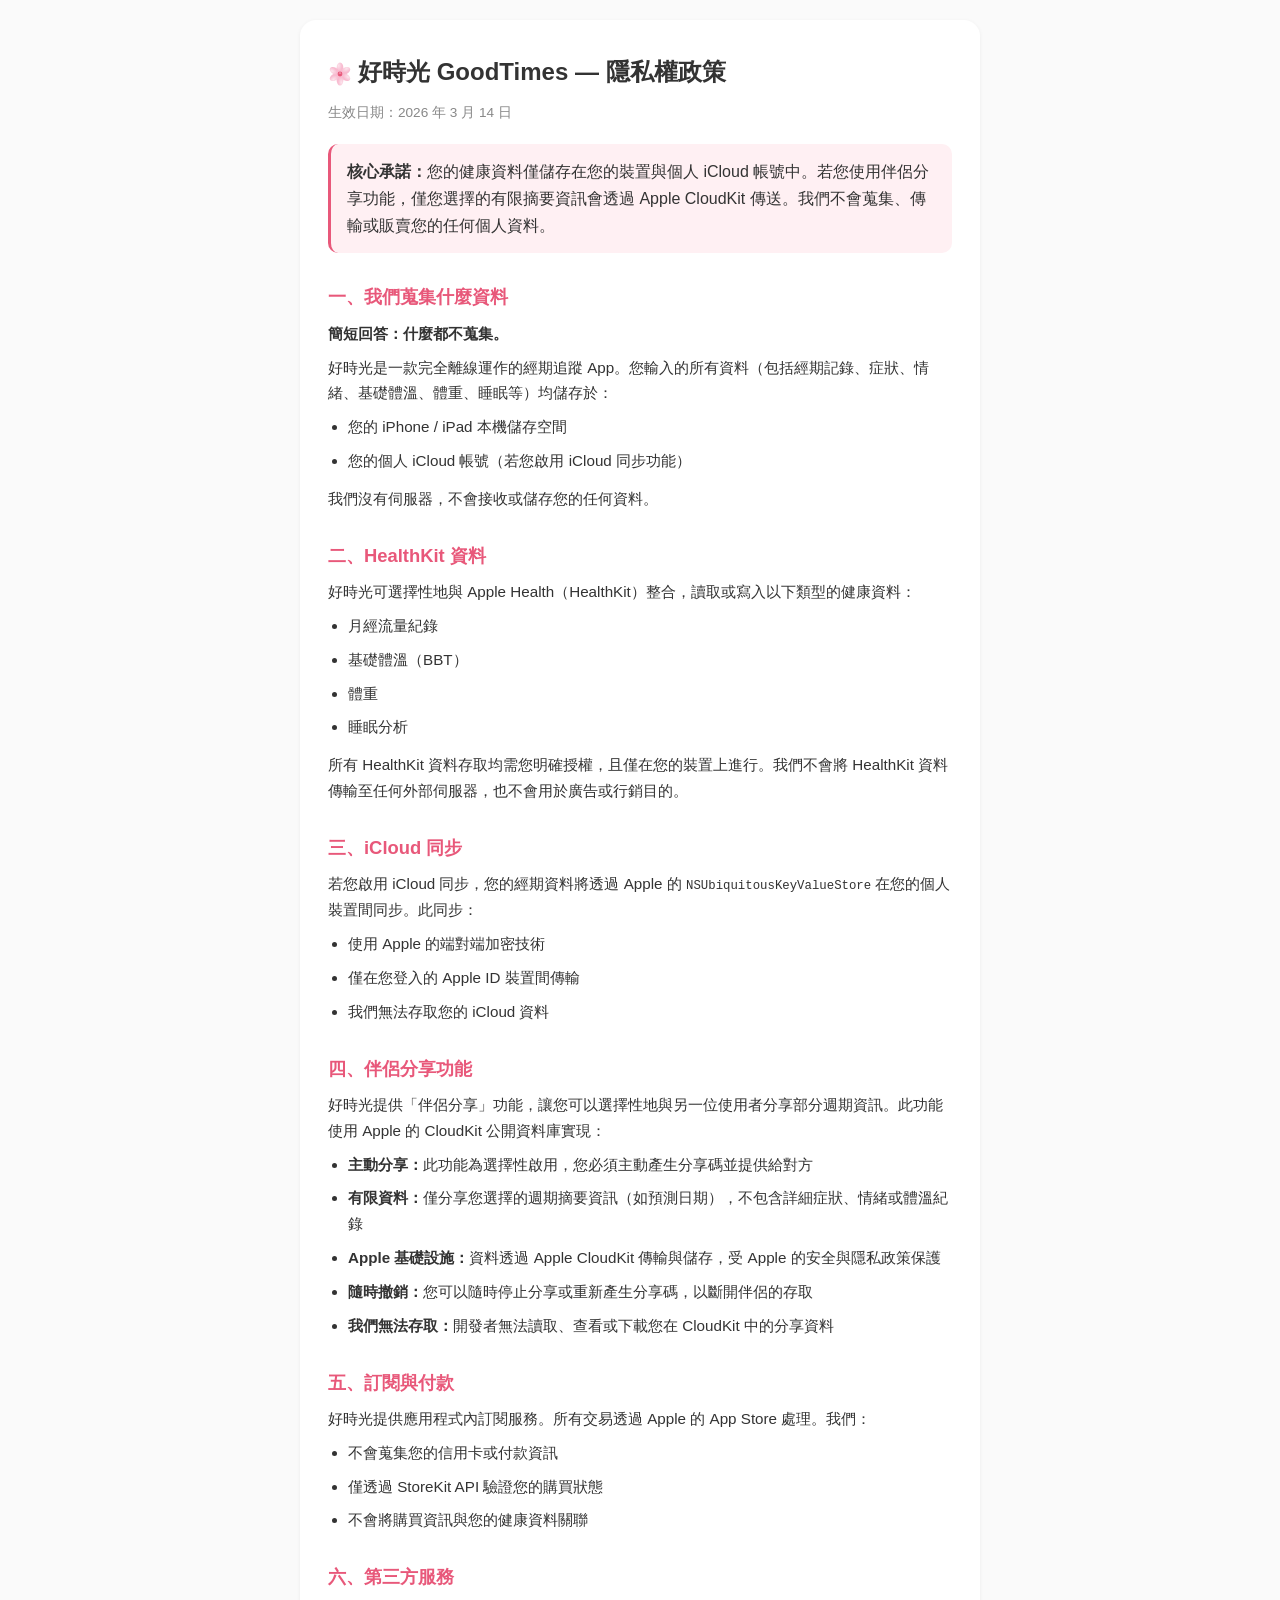
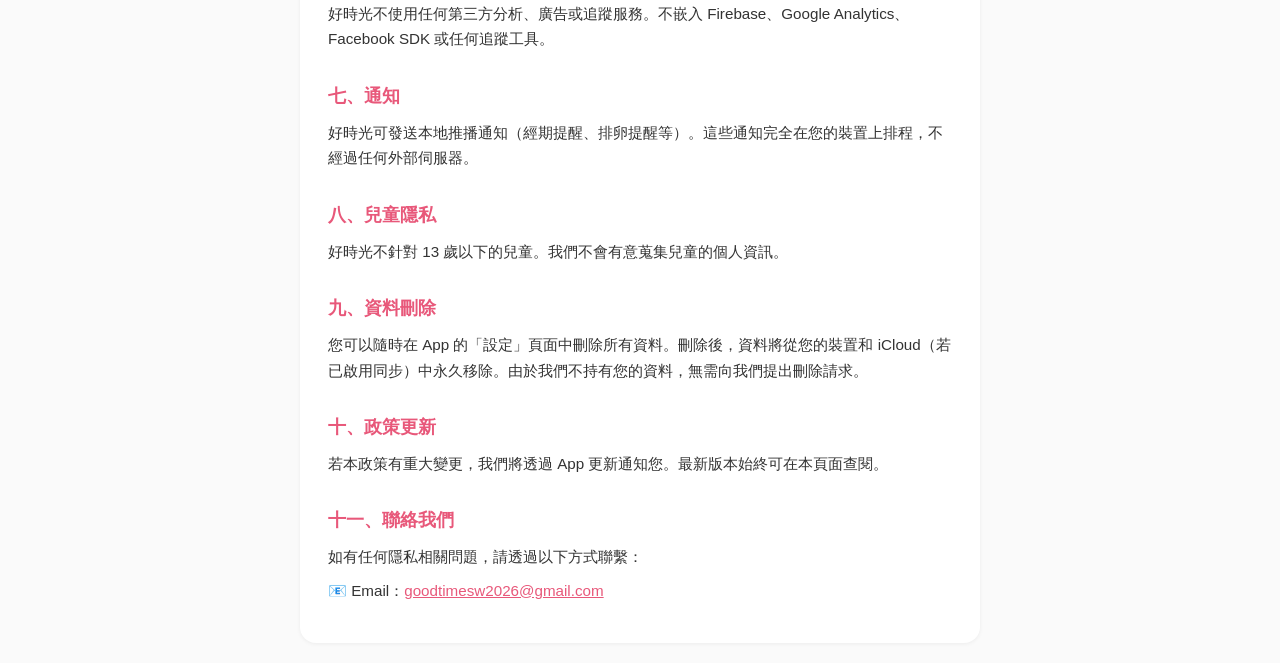
==== privacy.html @ 8417be95 "Add files via upload" ====
<!DOCTYPE html>
<html lang="zh-Hant">
<head>
    <meta charset="UTF-8">
    <meta name="viewport" content="width=device-width, initial-scale=1.0">
    <title>好時光 GoodTimes — 隱私權政策</title>
    <style>
        * { margin: 0; padding: 0; box-sizing: border-box; }
        body { font-family: -apple-system, BlinkMacSystemFont, "Segoe UI", Roboto, sans-serif; line-height: 1.7; color: #333; background: #fafafa; padding: 20px; }
        .container { max-width: 680px; margin: 0 auto; background: #fff; border-radius: 16px; padding: 32px 28px; box-shadow: 0 1px 4px rgba(0,0,0,0.06); }
        h1 { font-size: 1.5em; margin-bottom: 8px; }
        h2 { font-size: 1.15em; margin-top: 28px; margin-bottom: 8px; color: #e8587a; }
        p, li { font-size: 0.95em; margin-bottom: 8px; }
        ul { padding-left: 20px; margin-bottom: 12px; }
        .date { font-size: 0.85em; color: #888; margin-bottom: 20px; }
        .highlight { background: #fff0f3; padding: 14px 16px; border-radius: 10px; margin: 16px 0; border-left: 3px solid #e8587a; }
        a { color: #e8587a; }
    </style>
</head>
<body>
<div class="container">

<h1><svg width="24" height="24" viewBox="0 0 100 100" style="vertical-align:middle;margin-right:6px"><defs><radialGradient id="pg" cx="30%" cy="30%"><stop offset="0%" stop-color="#fce4ec"/><stop offset="100%" stop-color="#f8bbd0"/></radialGradient></defs><ellipse cx="50" cy="24" rx="14" ry="22" fill="url(#pg)" transform="rotate(0,50,50)"/><ellipse cx="50" cy="24" rx="14" ry="22" fill="url(#pg)" transform="rotate(60,50,50)"/><ellipse cx="50" cy="24" rx="14" ry="22" fill="url(#pg)" transform="rotate(120,50,50)"/><ellipse cx="50" cy="24" rx="14" ry="22" fill="url(#pg)" transform="rotate(180,50,50)"/><ellipse cx="50" cy="24" rx="14" ry="22" fill="url(#pg)" transform="rotate(240,50,50)"/><ellipse cx="50" cy="24" rx="14" ry="22" fill="url(#pg)" transform="rotate(300,50,50)"/><circle cx="50" cy="50" r="10" fill="#e8587a"/><path d="M46,47 Q50,40 54,47" fill="none" stroke="#fce4ec" stroke-width="2.5" stroke-linecap="round"/></svg>好時光 GoodTimes — 隱私權政策</h1>
<p class="date">生效日期：2026 年 3 月 14 日</p>

<div class="highlight">
    <strong>核心承諾：</strong>您的健康資料僅儲存在您的裝置與個人 iCloud 帳號中。若您使用伴侶分享功能，僅您選擇的有限摘要資訊會透過 Apple CloudKit 傳送。我們不會蒐集、傳輸或販賣您的任何個人資料。
</div>

<h2>一、我們蒐集什麼資料</h2>
<p><strong>簡短回答：什麼都不蒐集。</strong></p>
<p>好時光是一款完全離線運作的經期追蹤 App。您輸入的所有資料（包括經期記錄、症狀、情緒、基礎體溫、體重、睡眠等）均儲存於：</p>
<ul>
    <li>您的 iPhone / iPad 本機儲存空間</li>
    <li>您的個人 iCloud 帳號（若您啟用 iCloud 同步功能）</li>
</ul>
<p>我們沒有伺服器，不會接收或儲存您的任何資料。</p>

<h2>二、HealthKit 資料</h2>
<p>好時光可選擇性地與 Apple Health（HealthKit）整合，讀取或寫入以下類型的健康資料：</p>
<ul>
    <li>月經流量紀錄</li>
    <li>基礎體溫（BBT）</li>
    <li>體重</li>
    <li>睡眠分析</li>
</ul>
<p>所有 HealthKit 資料存取均需您明確授權，且僅在您的裝置上進行。我們不會將 HealthKit 資料傳輸至任何外部伺服器，也不會用於廣告或行銷目的。</p>

<h2>三、iCloud 同步</h2>
<p>若您啟用 iCloud 同步，您的經期資料將透過 Apple 的 <code>NSUbiquitousKeyValueStore</code> 在您的個人裝置間同步。此同步：</p>
<ul>
    <li>使用 Apple 的端對端加密技術</li>
    <li>僅在您登入的 Apple ID 裝置間傳輸</li>
    <li>我們無法存取您的 iCloud 資料</li>
</ul>

<h2>四、伴侶分享功能</h2>
<p>好時光提供「伴侶分享」功能，讓您可以選擇性地與另一位使用者分享部分週期資訊。此功能使用 Apple 的 CloudKit 公開資料庫實現：</p>
<ul>
    <li><strong>主動分享：</strong>此功能為選擇性啟用，您必須主動產生分享碼並提供給對方</li>
    <li><strong>有限資料：</strong>僅分享您選擇的週期摘要資訊（如預測日期），不包含詳細症狀、情緒或體溫紀錄</li>
    <li><strong>Apple 基礎設施：</strong>資料透過 Apple CloudKit 傳輸與儲存，受 Apple 的安全與隱私政策保護</li>
    <li><strong>隨時撤銷：</strong>您可以隨時停止分享或重新產生分享碼，以斷開伴侶的存取</li>
    <li><strong>我們無法存取：</strong>開發者無法讀取、查看或下載您在 CloudKit 中的分享資料</li>
</ul>

<h2>五、訂閱與付款</h2>
<p>好時光提供應用程式內訂閱服務。所有交易透過 Apple 的 App Store 處理。我們：</p>
<ul>
    <li>不會蒐集您的信用卡或付款資訊</li>
    <li>僅透過 StoreKit API 驗證您的購買狀態</li>
    <li>不會將購買資訊與您的健康資料關聯</li>
</ul>

<h2>六、第三方服務</h2>
<p>好時光不使用任何第三方分析、廣告或追蹤服務。不嵌入 Firebase、Google Analytics、Facebook SDK 或任何追蹤工具。</p>

<h2>七、通知</h2>
<p>好時光可發送本地推播通知（經期提醒、排卵提醒等）。這些通知完全在您的裝置上排程，不經過任何外部伺服器。</p>

<h2>八、兒童隱私</h2>
<p>好時光不針對 13 歲以下的兒童。我們不會有意蒐集兒童的個人資訊。</p>

<h2>九、資料刪除</h2>
<p>您可以隨時在 App 的「設定」頁面中刪除所有資料。刪除後，資料將從您的裝置和 iCloud（若已啟用同步）中永久移除。由於我們不持有您的資料，無需向我們提出刪除請求。</p>

<h2>十、政策更新</h2>
<p>若本政策有重大變更，我們將透過 App 更新通知您。最新版本始終可在本頁面查閱。</p>

<h2>十一、聯絡我們</h2>
<p>如有任何隱私相關問題，請透過以下方式聯繫：</p>
<p>📧 Email：<a href="mailto:goodtimesw2026@gmail.com">goodtimesw2026@gmail.com</a></p>

</div>
</body>
</html>
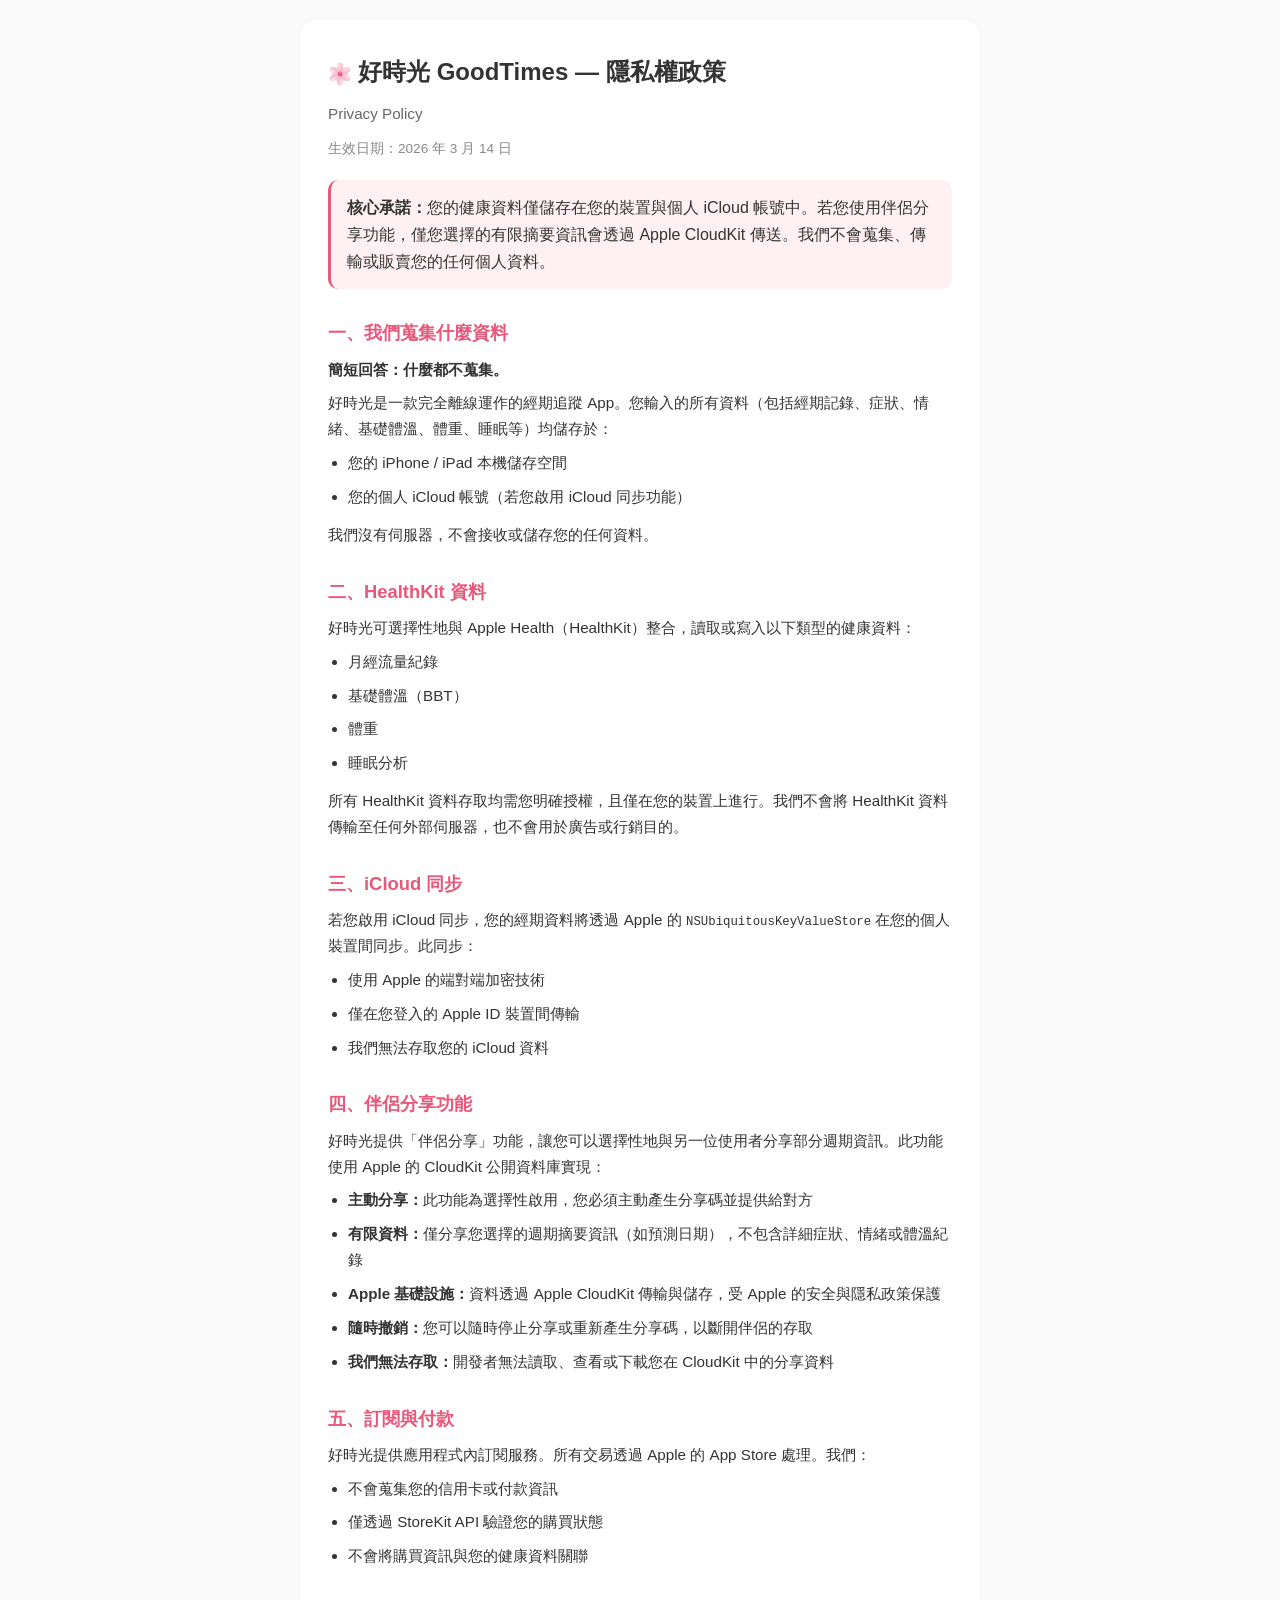
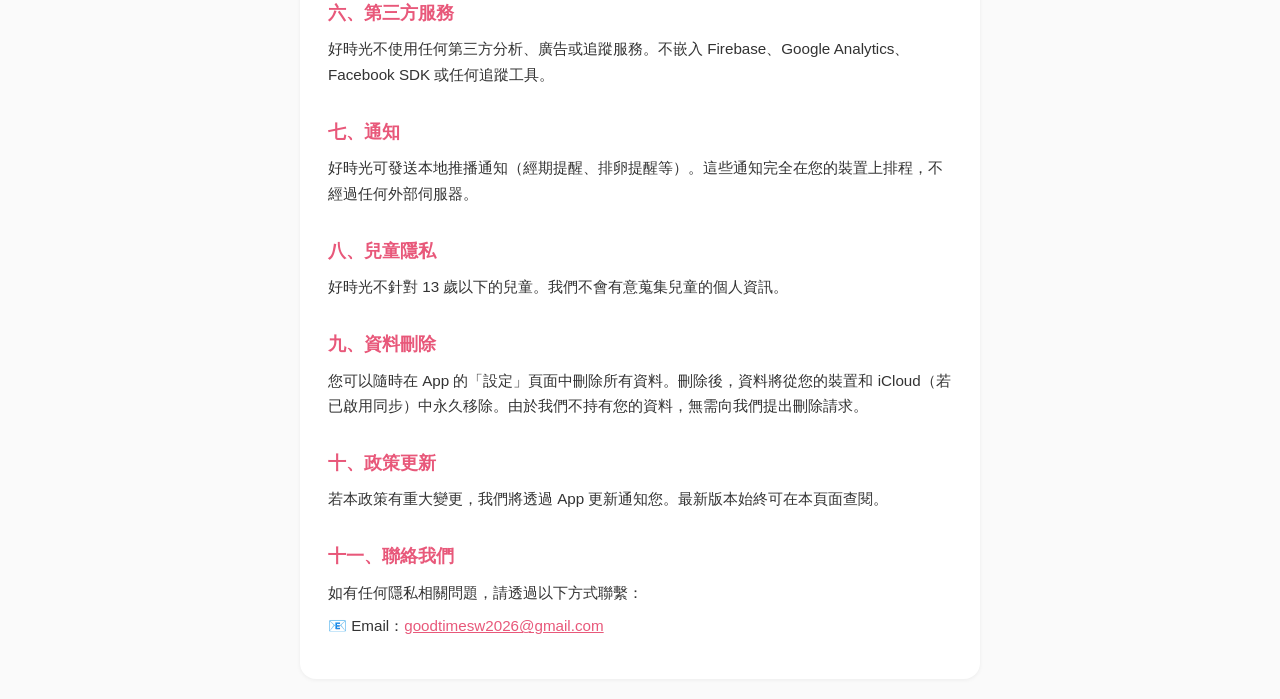
==== commit e0e5123a: "Update legal page headings for App Review" ====
--- a/privacy.html
+++ b/privacy.html
@@ -9,6 +9,7 @@
         body { font-family: -apple-system, BlinkMacSystemFont, "Segoe UI", Roboto, sans-serif; line-height: 1.7; color: #333; background: #fafafa; padding: 20px; }
         .container { max-width: 680px; margin: 0 auto; background: #fff; border-radius: 16px; padding: 32px 28px; box-shadow: 0 1px 4px rgba(0,0,0,0.06); }
         h1 { font-size: 1.5em; margin-bottom: 8px; }
+        .subtitle { font-size: 0.95em; color: #666; margin-bottom: 10px; }
         h2 { font-size: 1.15em; margin-top: 28px; margin-bottom: 8px; color: #e8587a; }
         p, li { font-size: 0.95em; margin-bottom: 8px; }
         ul { padding-left: 20px; margin-bottom: 12px; }
@@ -21,6 +22,7 @@
 <div class="container">
 
 <h1><svg width="24" height="24" viewBox="0 0 100 100" style="vertical-align:middle;margin-right:6px"><defs><radialGradient id="pg" cx="30%" cy="30%"><stop offset="0%" stop-color="#fce4ec"/><stop offset="100%" stop-color="#f8bbd0"/></radialGradient></defs><ellipse cx="50" cy="24" rx="14" ry="22" fill="url(#pg)" transform="rotate(0,50,50)"/><ellipse cx="50" cy="24" rx="14" ry="22" fill="url(#pg)" transform="rotate(60,50,50)"/><ellipse cx="50" cy="24" rx="14" ry="22" fill="url(#pg)" transform="rotate(120,50,50)"/><ellipse cx="50" cy="24" rx="14" ry="22" fill="url(#pg)" transform="rotate(180,50,50)"/><ellipse cx="50" cy="24" rx="14" ry="22" fill="url(#pg)" transform="rotate(240,50,50)"/><ellipse cx="50" cy="24" rx="14" ry="22" fill="url(#pg)" transform="rotate(300,50,50)"/><circle cx="50" cy="50" r="10" fill="#e8587a"/><path d="M46,47 Q50,40 54,47" fill="none" stroke="#fce4ec" stroke-width="2.5" stroke-linecap="round"/></svg>好時光 GoodTimes — 隱私權政策</h1>
+<p class="subtitle">Privacy Policy</p>
 <p class="date">生效日期：2026 年 3 月 14 日</p>
 
 <div class="highlight">
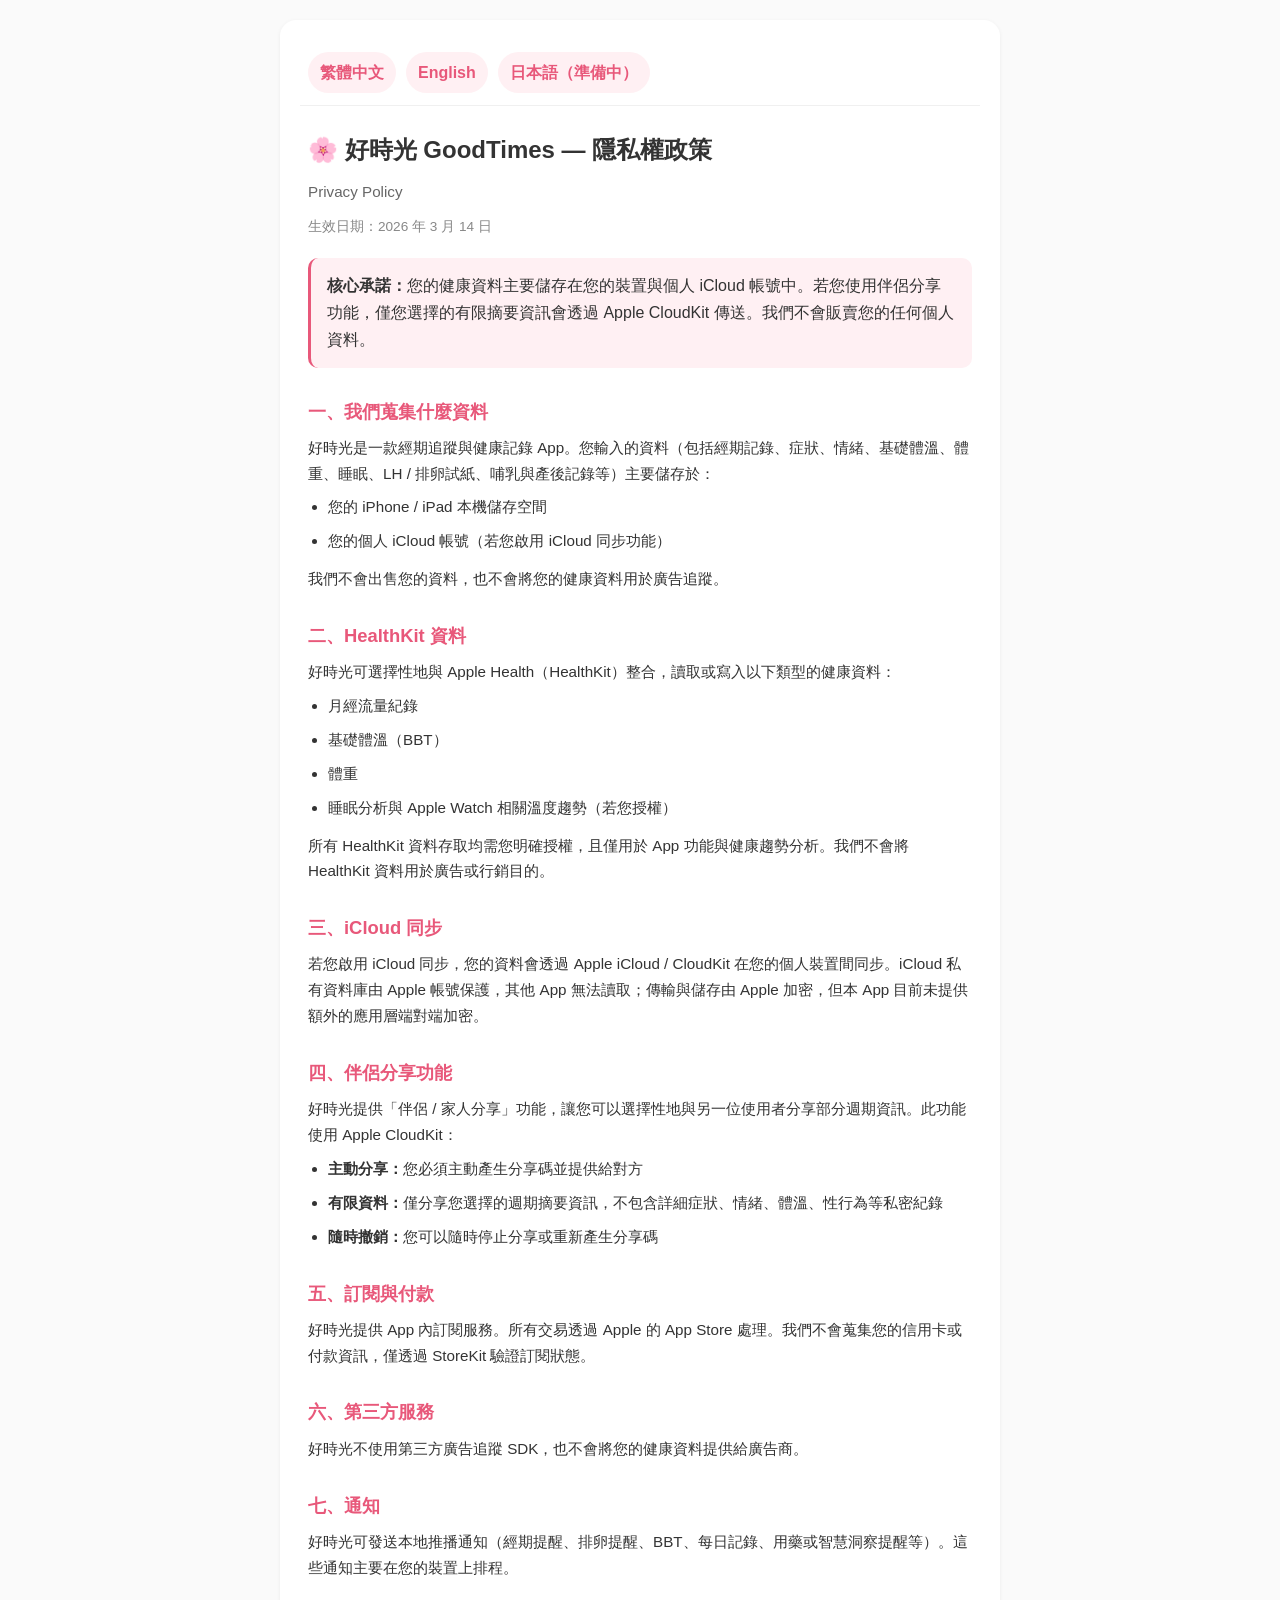
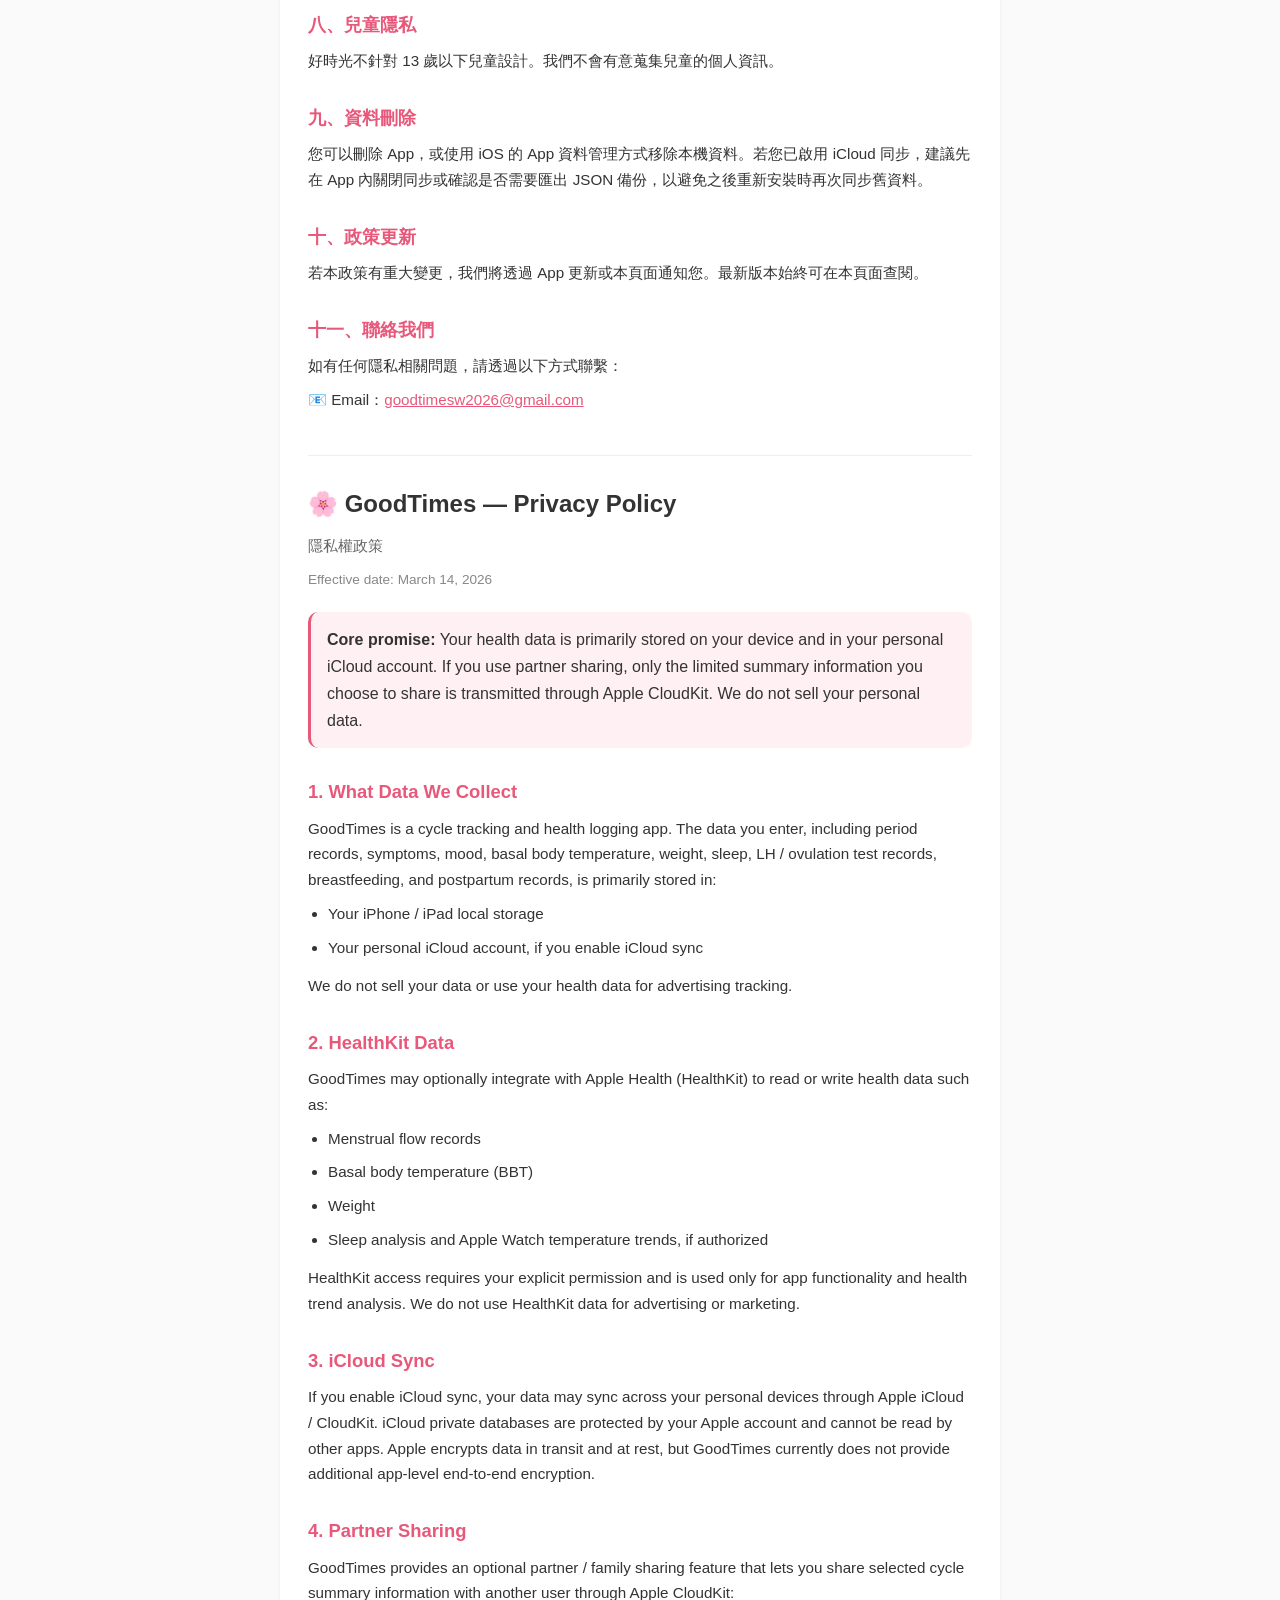
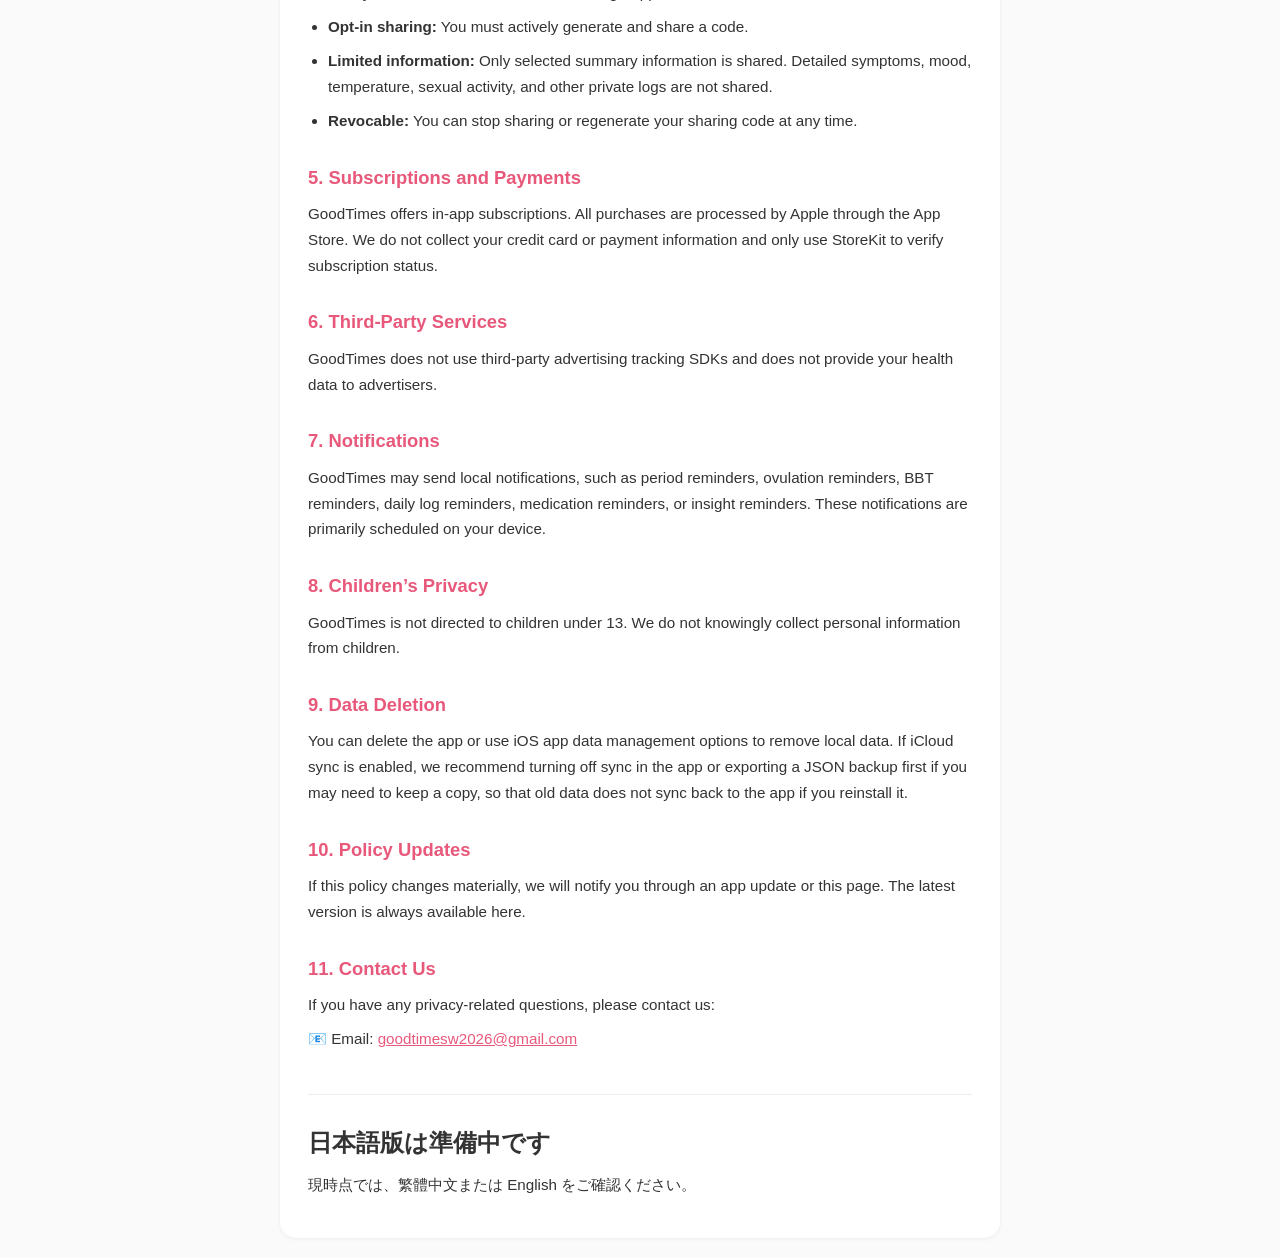
==== commit 0ca84641: "Create privacy.html" ====
--- a/privacy.html
+++ b/privacy.html
@@ -3,96 +3,166 @@
 <head>
     <meta charset="UTF-8">
     <meta name="viewport" content="width=device-width, initial-scale=1.0">
-    <title>好時光 GoodTimes — 隱私權政策</title>
+    <title>好時光 GoodTimes — 隱私權政策 / Privacy Policy</title>
     <style>
         * { margin: 0; padding: 0; box-sizing: border-box; }
+        html { scroll-behavior: smooth; }
         body { font-family: -apple-system, BlinkMacSystemFont, "Segoe UI", Roboto, sans-serif; line-height: 1.7; color: #333; background: #fafafa; padding: 20px; }
-        .container { max-width: 680px; margin: 0 auto; background: #fff; border-radius: 16px; padding: 32px 28px; box-shadow: 0 1px 4px rgba(0,0,0,0.06); }
+        .container { max-width: 720px; margin: 0 auto; background: #fff; border-radius: 16px; padding: 32px 28px; box-shadow: 0 1px 4px rgba(0,0,0,0.06); }
         h1 { font-size: 1.5em; margin-bottom: 8px; }
         .subtitle { font-size: 0.95em; color: #666; margin-bottom: 10px; }
         h2 { font-size: 1.15em; margin-top: 28px; margin-bottom: 8px; color: #e8587a; }
+        h3 { font-size: 1em; margin-top: 18px; margin-bottom: 6px; color: #555; }
         p, li { font-size: 0.95em; margin-bottom: 8px; }
         ul { padding-left: 20px; margin-bottom: 12px; }
+        code { background: #f6f6f8; padding: 1px 5px; border-radius: 5px; }
         .date { font-size: 0.85em; color: #888; margin-bottom: 20px; }
         .highlight { background: #fff0f3; padding: 14px 16px; border-radius: 10px; margin: 16px 0; border-left: 3px solid #e8587a; }
+        .language-nav { position: sticky; top: 0; z-index: 10; display: flex; gap: 10px; flex-wrap: wrap; margin: -12px -8px 24px; padding: 12px 8px; background: rgba(255,255,255,0.94); backdrop-filter: blur(12px); border-bottom: 1px solid #f0f0f0; }
+        .language-nav a { color: #e8587a; text-decoration: none; font-weight: 700; padding: 7px 12px; border-radius: 999px; background: #fff0f3; }
+        .language-section { scroll-margin-top: 72px; }
+        .divider { border: 0; border-top: 1px solid #eee; margin: 42px 0 28px; }
         a { color: #e8587a; }
     </style>
 </head>
 <body>
 <div class="container">
+    <nav class="language-nav" aria-label="Language switcher">
+        <a href="#zh-Hant">繁體中文</a>
+        <a href="#en">English</a>
+        <a href="#ja">日本語（準備中）</a>
+    </nav>
 
-<h1><svg width="24" height="24" viewBox="0 0 100 100" style="vertical-align:middle;margin-right:6px"><defs><radialGradient id="pg" cx="30%" cy="30%"><stop offset="0%" stop-color="#fce4ec"/><stop offset="100%" stop-color="#f8bbd0"/></radialGradient></defs><ellipse cx="50" cy="24" rx="14" ry="22" fill="url(#pg)" transform="rotate(0,50,50)"/><ellipse cx="50" cy="24" rx="14" ry="22" fill="url(#pg)" transform="rotate(60,50,50)"/><ellipse cx="50" cy="24" rx="14" ry="22" fill="url(#pg)" transform="rotate(120,50,50)"/><ellipse cx="50" cy="24" rx="14" ry="22" fill="url(#pg)" transform="rotate(180,50,50)"/><ellipse cx="50" cy="24" rx="14" ry="22" fill="url(#pg)" transform="rotate(240,50,50)"/><ellipse cx="50" cy="24" rx="14" ry="22" fill="url(#pg)" transform="rotate(300,50,50)"/><circle cx="50" cy="50" r="10" fill="#e8587a"/><path d="M46,47 Q50,40 54,47" fill="none" stroke="#fce4ec" stroke-width="2.5" stroke-linecap="round"/></svg>好時光 GoodTimes — 隱私權政策</h1>
-<p class="subtitle">Privacy Policy</p>
-<p class="date">生效日期：2026 年 3 月 14 日</p>
+    <section id="zh-Hant" class="language-section" lang="zh-Hant">
+        <h1>🌸 好時光 GoodTimes — 隱私權政策</h1>
+        <p class="subtitle">Privacy Policy</p>
+        <p class="date">生效日期：2026 年 3 月 14 日</p>
 
-<div class="highlight">
-    <strong>核心承諾：</strong>您的健康資料僅儲存在您的裝置與個人 iCloud 帳號中。若您使用伴侶分享功能，僅您選擇的有限摘要資訊會透過 Apple CloudKit 傳送。我們不會蒐集、傳輸或販賣您的任何個人資料。
-</div>
+        <div class="highlight">
+            <strong>核心承諾：</strong>您的健康資料主要儲存在您的裝置與個人 iCloud 帳號中。若您使用伴侶分享功能，僅您選擇的有限摘要資訊會透過 Apple CloudKit 傳送。我們不會販賣您的任何個人資料。
+        </div>
 
-<h2>一、我們蒐集什麼資料</h2>
-<p><strong>簡短回答：什麼都不蒐集。</strong></p>
-<p>好時光是一款完全離線運作的經期追蹤 App。您輸入的所有資料（包括經期記錄、症狀、情緒、基礎體溫、體重、睡眠等）均儲存於：</p>
-<ul>
-    <li>您的 iPhone / iPad 本機儲存空間</li>
-    <li>您的個人 iCloud 帳號（若您啟用 iCloud 同步功能）</li>
-</ul>
-<p>我們沒有伺服器，不會接收或儲存您的任何資料。</p>
+        <h2>一、我們蒐集什麼資料</h2>
+        <p>好時光是一款經期追蹤與健康記錄 App。您輸入的資料（包括經期記錄、症狀、情緒、基礎體溫、體重、睡眠、LH / 排卵試紙、哺乳與產後記錄等）主要儲存於：</p>
+        <ul>
+            <li>您的 iPhone / iPad 本機儲存空間</li>
+            <li>您的個人 iCloud 帳號（若您啟用 iCloud 同步功能）</li>
+        </ul>
+        <p>我們不會出售您的資料，也不會將您的健康資料用於廣告追蹤。</p>
 
-<h2>二、HealthKit 資料</h2>
-<p>好時光可選擇性地與 Apple Health（HealthKit）整合，讀取或寫入以下類型的健康資料：</p>
-<ul>
-    <li>月經流量紀錄</li>
-    <li>基礎體溫（BBT）</li>
-    <li>體重</li>
-    <li>睡眠分析</li>
-</ul>
-<p>所有 HealthKit 資料存取均需您明確授權，且僅在您的裝置上進行。我們不會將 HealthKit 資料傳輸至任何外部伺服器，也不會用於廣告或行銷目的。</p>
+        <h2>二、HealthKit 資料</h2>
+        <p>好時光可選擇性地與 Apple Health（HealthKit）整合，讀取或寫入以下類型的健康資料：</p>
+        <ul>
+            <li>月經流量紀錄</li>
+            <li>基礎體溫（BBT）</li>
+            <li>體重</li>
+            <li>睡眠分析與 Apple Watch 相關溫度趨勢（若您授權）</li>
+        </ul>
+        <p>所有 HealthKit 資料存取均需您明確授權，且僅用於 App 功能與健康趨勢分析。我們不會將 HealthKit 資料用於廣告或行銷目的。</p>
 
-<h2>三、iCloud 同步</h2>
-<p>若您啟用 iCloud 同步，您的經期資料將透過 Apple 的 <code>NSUbiquitousKeyValueStore</code> 在您的個人裝置間同步。此同步：</p>
-<ul>
-    <li>使用 Apple 的端對端加密技術</li>
-    <li>僅在您登入的 Apple ID 裝置間傳輸</li>
-    <li>我們無法存取您的 iCloud 資料</li>
-</ul>
+        <h2>三、iCloud 同步</h2>
+        <p>若您啟用 iCloud 同步，您的資料會透過 Apple iCloud / CloudKit 在您的個人裝置間同步。iCloud 私有資料庫由 Apple 帳號保護，其他 App 無法讀取；傳輸與儲存由 Apple 加密，但本 App 目前未提供額外的應用層端對端加密。</p>
 
-<h2>四、伴侶分享功能</h2>
-<p>好時光提供「伴侶分享」功能，讓您可以選擇性地與另一位使用者分享部分週期資訊。此功能使用 Apple 的 CloudKit 公開資料庫實現：</p>
-<ul>
-    <li><strong>主動分享：</strong>此功能為選擇性啟用，您必須主動產生分享碼並提供給對方</li>
-    <li><strong>有限資料：</strong>僅分享您選擇的週期摘要資訊（如預測日期），不包含詳細症狀、情緒或體溫紀錄</li>
-    <li><strong>Apple 基礎設施：</strong>資料透過 Apple CloudKit 傳輸與儲存，受 Apple 的安全與隱私政策保護</li>
-    <li><strong>隨時撤銷：</strong>您可以隨時停止分享或重新產生分享碼，以斷開伴侶的存取</li>
-    <li><strong>我們無法存取：</strong>開發者無法讀取、查看或下載您在 CloudKit 中的分享資料</li>
-</ul>
+        <h2>四、伴侶分享功能</h2>
+        <p>好時光提供「伴侶 / 家人分享」功能，讓您可以選擇性地與另一位使用者分享部分週期資訊。此功能使用 Apple CloudKit：</p>
+        <ul>
+            <li><strong>主動分享：</strong>您必須主動產生分享碼並提供給對方</li>
+            <li><strong>有限資料：</strong>僅分享您選擇的週期摘要資訊，不包含詳細症狀、情緒、體溫、性行為等私密紀錄</li>
+            <li><strong>隨時撤銷：</strong>您可以隨時停止分享或重新產生分享碼</li>
+        </ul>
 
-<h2>五、訂閱與付款</h2>
-<p>好時光提供應用程式內訂閱服務。所有交易透過 Apple 的 App Store 處理。我們：</p>
-<ul>
-    <li>不會蒐集您的信用卡或付款資訊</li>
-    <li>僅透過 StoreKit API 驗證您的購買狀態</li>
-    <li>不會將購買資訊與您的健康資料關聯</li>
-</ul>
+        <h2>五、訂閱與付款</h2>
+        <p>好時光提供 App 內訂閱服務。所有交易透過 Apple 的 App Store 處理。我們不會蒐集您的信用卡或付款資訊，僅透過 StoreKit 驗證訂閱狀態。</p>
 
-<h2>六、第三方服務</h2>
-<p>好時光不使用任何第三方分析、廣告或追蹤服務。不嵌入 Firebase、Google Analytics、Facebook SDK 或任何追蹤工具。</p>
+        <h2>六、第三方服務</h2>
+        <p>好時光不使用第三方廣告追蹤 SDK，也不會將您的健康資料提供給廣告商。</p>
 
-<h2>七、通知</h2>
-<p>好時光可發送本地推播通知（經期提醒、排卵提醒等）。這些通知完全在您的裝置上排程，不經過任何外部伺服器。</p>
+        <h2>七、通知</h2>
+        <p>好時光可發送本地推播通知（經期提醒、排卵提醒、BBT、每日記錄、用藥或智慧洞察提醒等）。這些通知主要在您的裝置上排程。</p>
 
-<h2>八、兒童隱私</h2>
-<p>好時光不針對 13 歲以下的兒童。我們不會有意蒐集兒童的個人資訊。</p>
+        <h2>八、兒童隱私</h2>
+        <p>好時光不針對 13 歲以下兒童設計。我們不會有意蒐集兒童的個人資訊。</p>
 
-<h2>九、資料刪除</h2>
-<p>您可以隨時在 App 的「設定」頁面中刪除所有資料。刪除後，資料將從您的裝置和 iCloud（若已啟用同步）中永久移除。由於我們不持有您的資料，無需向我們提出刪除請求。</p>
+        <h2>九、資料刪除</h2>
+        <p>您可以刪除 App，或使用 iOS 的 App 資料管理方式移除本機資料。若您已啟用 iCloud 同步，建議先在 App 內關閉同步或確認是否需要匯出 JSON 備份，以避免之後重新安裝時再次同步舊資料。</p>
 
-<h2>十、政策更新</h2>
-<p>若本政策有重大變更，我們將透過 App 更新通知您。最新版本始終可在本頁面查閱。</p>
+        <h2>十、政策更新</h2>
+        <p>若本政策有重大變更，我們將透過 App 更新或本頁面通知您。最新版本始終可在本頁面查閱。</p>
 
-<h2>十一、聯絡我們</h2>
-<p>如有任何隱私相關問題，請透過以下方式聯繫：</p>
-<p>📧 Email：<a href="mailto:goodtimesw2026@gmail.com">goodtimesw2026@gmail.com</a></p>
+        <h2>十一、聯絡我們</h2>
+        <p>如有任何隱私相關問題，請透過以下方式聯繫：</p>
+        <p>📧 Email：<a href="mailto:goodtimesw2026@gmail.com">goodtimesw2026@gmail.com</a></p>
+    </section>
 
+    <hr class="divider">
+
+    <section id="en" class="language-section" lang="en">
+        <h1>🌸 GoodTimes — Privacy Policy</h1>
+        <p class="subtitle">隱私權政策</p>
+        <p class="date">Effective date: March 14, 2026</p>
+
+        <div class="highlight">
+            <strong>Core promise:</strong> Your health data is primarily stored on your device and in your personal iCloud account. If you use partner sharing, only the limited summary information you choose to share is transmitted through Apple CloudKit. We do not sell your personal data.
+        </div>
+
+        <h2>1. What Data We Collect</h2>
+        <p>GoodTimes is a cycle tracking and health logging app. The data you enter, including period records, symptoms, mood, basal body temperature, weight, sleep, LH / ovulation test records, breastfeeding, and postpartum records, is primarily stored in:</p>
+        <ul>
+            <li>Your iPhone / iPad local storage</li>
+            <li>Your personal iCloud account, if you enable iCloud sync</li>
+        </ul>
+        <p>We do not sell your data or use your health data for advertising tracking.</p>
+
+        <h2>2. HealthKit Data</h2>
+        <p>GoodTimes may optionally integrate with Apple Health (HealthKit) to read or write health data such as:</p>
+        <ul>
+            <li>Menstrual flow records</li>
+            <li>Basal body temperature (BBT)</li>
+            <li>Weight</li>
+            <li>Sleep analysis and Apple Watch temperature trends, if authorized</li>
+        </ul>
+        <p>HealthKit access requires your explicit permission and is used only for app functionality and health trend analysis. We do not use HealthKit data for advertising or marketing.</p>
+
+        <h2>3. iCloud Sync</h2>
+        <p>If you enable iCloud sync, your data may sync across your personal devices through Apple iCloud / CloudKit. iCloud private databases are protected by your Apple account and cannot be read by other apps. Apple encrypts data in transit and at rest, but GoodTimes currently does not provide additional app-level end-to-end encryption.</p>
+
+        <h2>4. Partner Sharing</h2>
+        <p>GoodTimes provides an optional partner / family sharing feature that lets you share selected cycle summary information with another user through Apple CloudKit:</p>
+        <ul>
+            <li><strong>Opt-in sharing:</strong> You must actively generate and share a code.</li>
+            <li><strong>Limited information:</strong> Only selected summary information is shared. Detailed symptoms, mood, temperature, sexual activity, and other private logs are not shared.</li>
+            <li><strong>Revocable:</strong> You can stop sharing or regenerate your sharing code at any time.</li>
+        </ul>
+
+        <h2>5. Subscriptions and Payments</h2>
+        <p>GoodTimes offers in-app subscriptions. All purchases are processed by Apple through the App Store. We do not collect your credit card or payment information and only use StoreKit to verify subscription status.</p>
+
+        <h2>6. Third-Party Services</h2>
+        <p>GoodTimes does not use third-party advertising tracking SDKs and does not provide your health data to advertisers.</p>
+
+        <h2>7. Notifications</h2>
+        <p>GoodTimes may send local notifications, such as period reminders, ovulation reminders, BBT reminders, daily log reminders, medication reminders, or insight reminders. These notifications are primarily scheduled on your device.</p>
+
+        <h2>8. Children’s Privacy</h2>
+        <p>GoodTimes is not directed to children under 13. We do not knowingly collect personal information from children.</p>
+
+        <h2>9. Data Deletion</h2>
+        <p>You can delete the app or use iOS app data management options to remove local data. If iCloud sync is enabled, we recommend turning off sync in the app or exporting a JSON backup first if you may need to keep a copy, so that old data does not sync back to the app if you reinstall it.</p>
+
+        <h2>10. Policy Updates</h2>
+        <p>If this policy changes materially, we will notify you through an app update or this page. The latest version is always available here.</p>
+
+        <h2>11. Contact Us</h2>
+        <p>If you have any privacy-related questions, please contact us:</p>
+        <p>📧 Email: <a href="mailto:goodtimesw2026@gmail.com">goodtimesw2026@gmail.com</a></p>
+    </section>
+
+    <hr class="divider">
+
+    <section id="ja" class="language-section" lang="ja">
+        <h1>日本語版は準備中です</h1>
+        <p>現時点では、繁體中文または English をご確認ください。</p>
+    </section>
 </div>
 </body>
 </html>
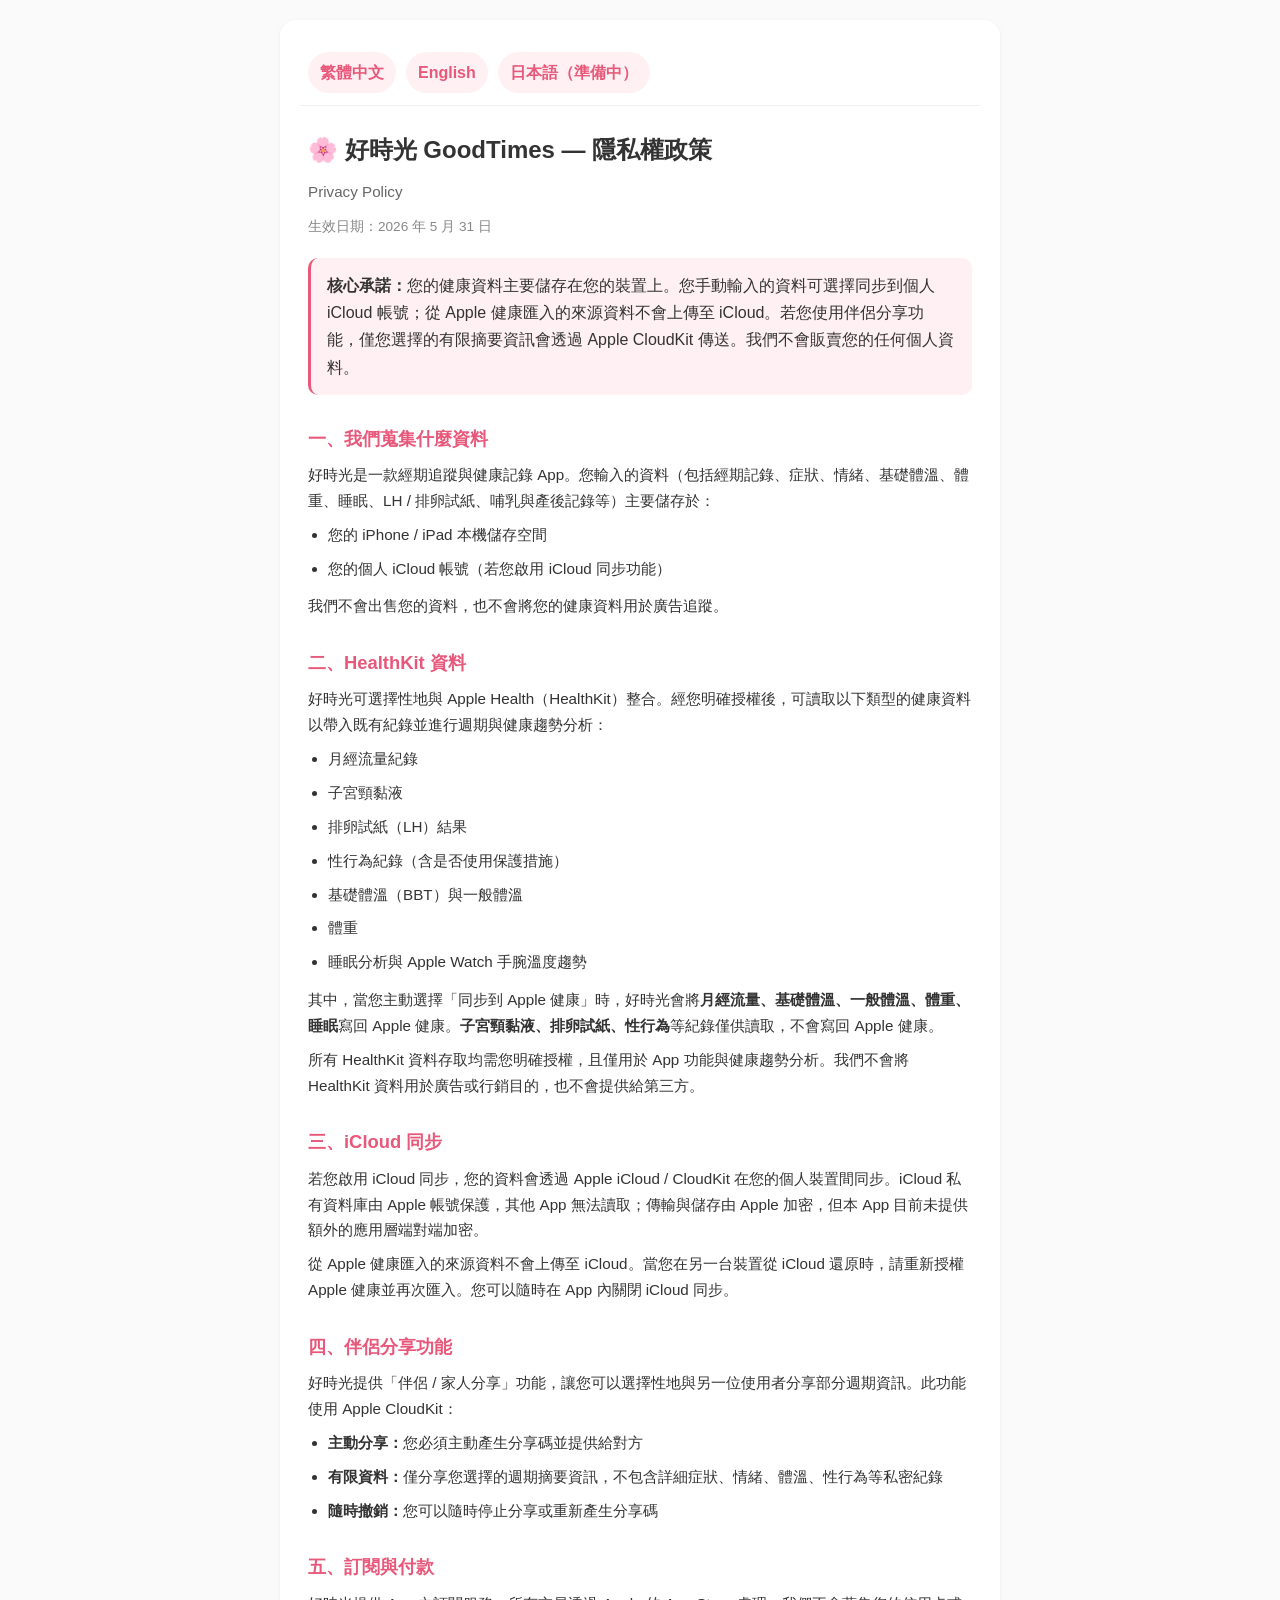
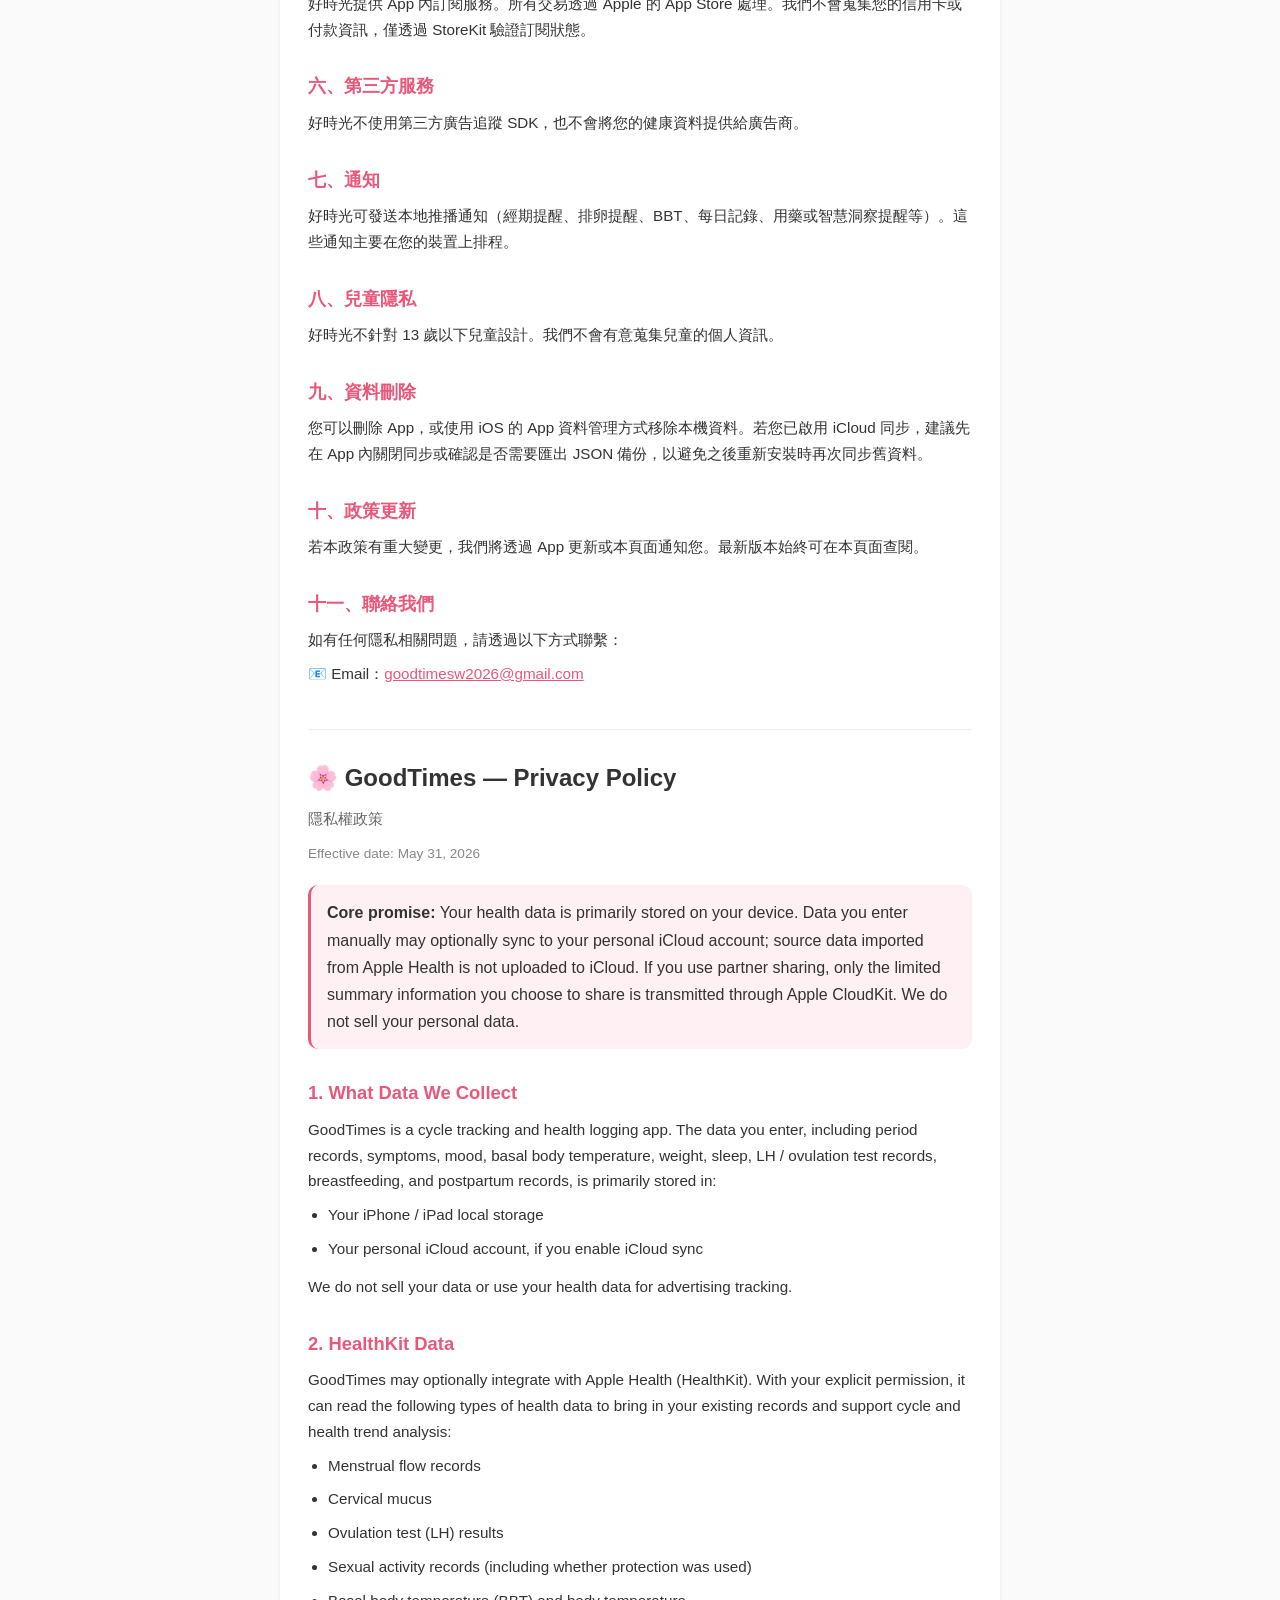
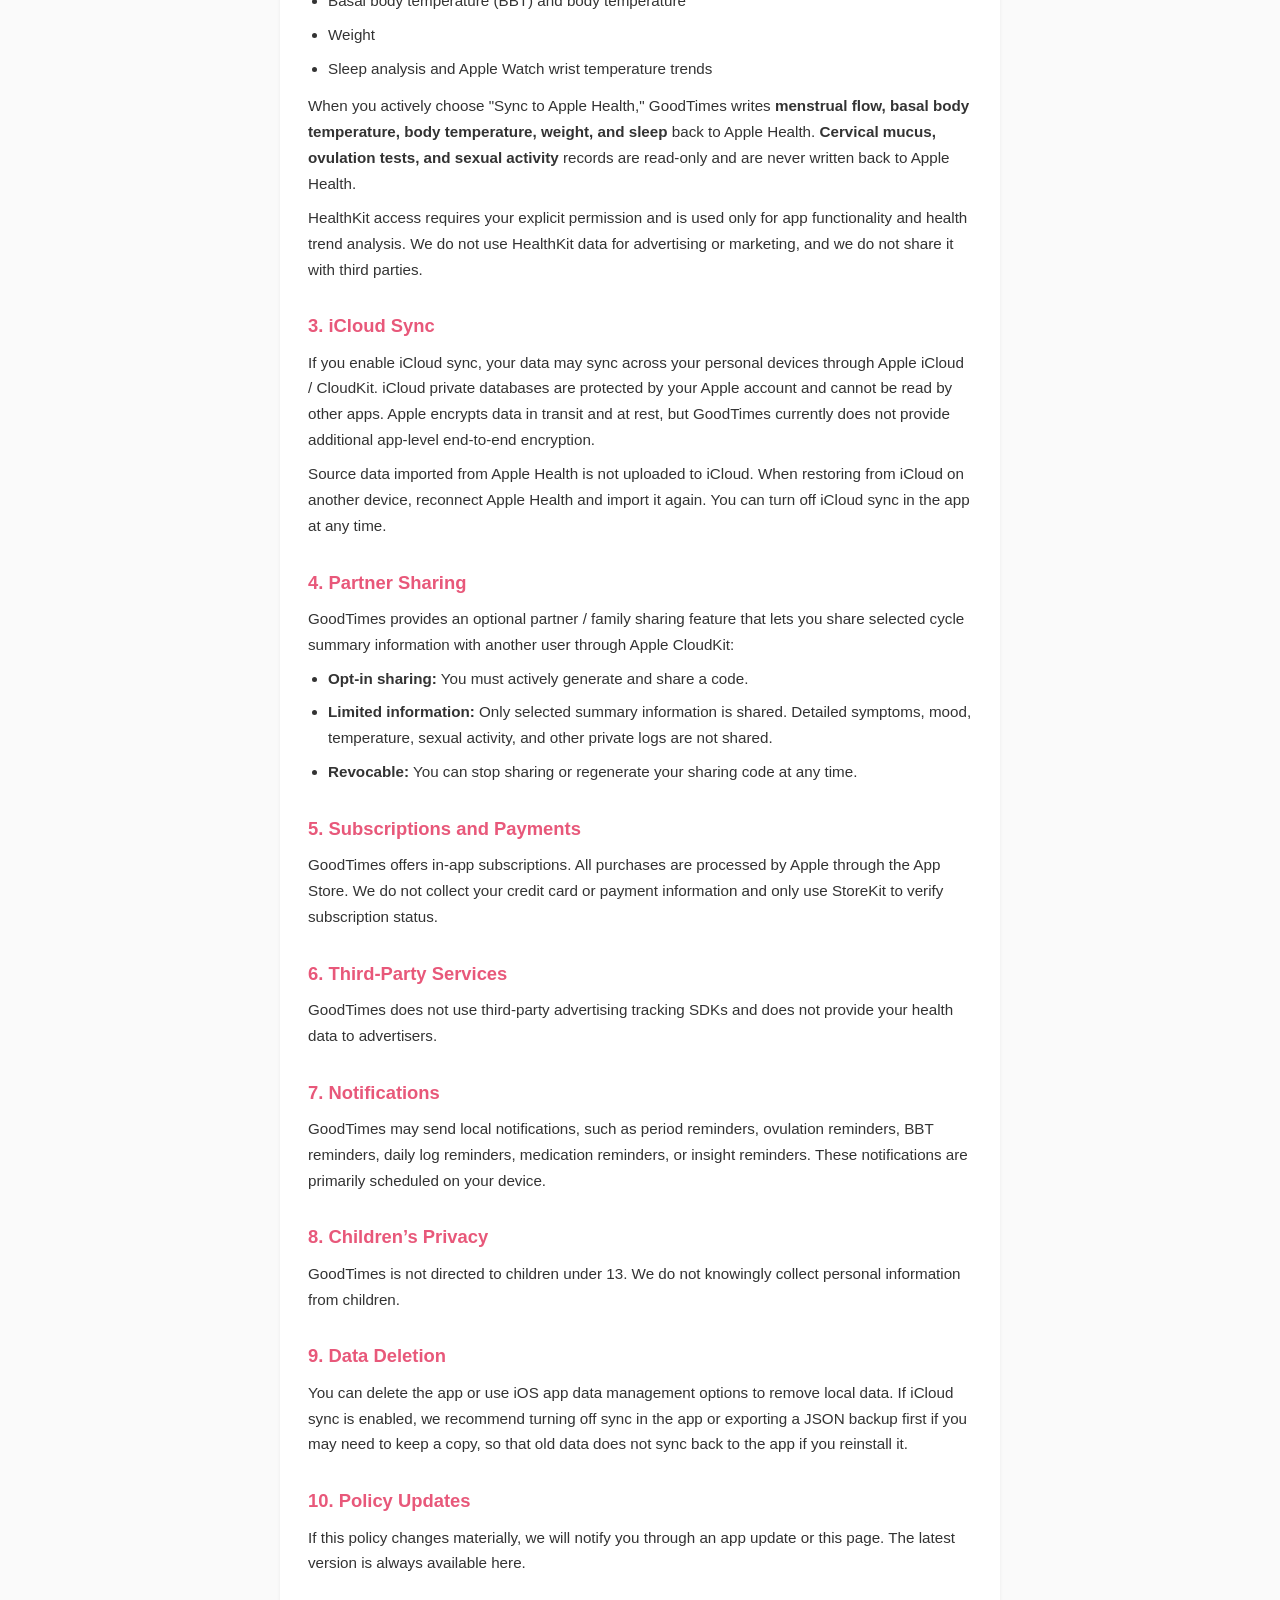
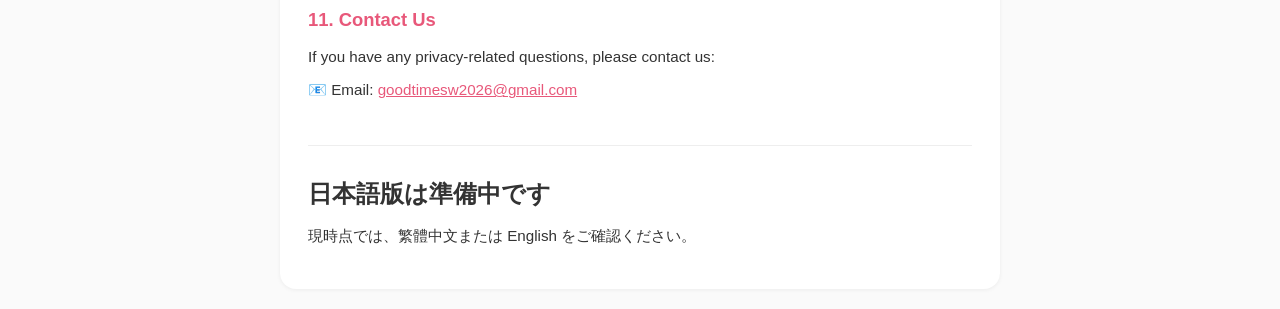
==== commit 13cea925: "Add files via upload" ====
--- a/privacy.html
+++ b/privacy.html
@@ -36,10 +36,10 @@
     <section id="zh-Hant" class="language-section" lang="zh-Hant">
         <h1>🌸 好時光 GoodTimes — 隱私權政策</h1>
         <p class="subtitle">Privacy Policy</p>
-        <p class="date">生效日期：2026 年 3 月 14 日</p>
+        <p class="date">生效日期：2026 年 5 月 31 日</p>
 
         <div class="highlight">
-            <strong>核心承諾：</strong>您的健康資料主要儲存在您的裝置與個人 iCloud 帳號中。若您使用伴侶分享功能，僅您選擇的有限摘要資訊會透過 Apple CloudKit 傳送。我們不會販賣您的任何個人資料。
+            <strong>核心承諾：</strong>您的健康資料主要儲存在您的裝置上。您手動輸入的資料可選擇同步到個人 iCloud 帳號；從 Apple 健康匯入的來源資料不會上傳至 iCloud。若您使用伴侶分享功能，僅您選擇的有限摘要資訊會透過 Apple CloudKit 傳送。我們不會販賣您的任何個人資料。
         </div>
 
         <h2>一、我們蒐集什麼資料</h2>
@@ -51,17 +51,22 @@
         <p>我們不會出售您的資料，也不會將您的健康資料用於廣告追蹤。</p>
 
         <h2>二、HealthKit 資料</h2>
-        <p>好時光可選擇性地與 Apple Health（HealthKit）整合，讀取或寫入以下類型的健康資料：</p>
+        <p>好時光可選擇性地與 Apple Health（HealthKit）整合。經您明確授權後，可讀取以下類型的健康資料以帶入既有紀錄並進行週期與健康趨勢分析：</p>
         <ul>
             <li>月經流量紀錄</li>
-            <li>基礎體溫（BBT）</li>
+            <li>子宮頸黏液</li>
+            <li>排卵試紙（LH）結果</li>
+            <li>性行為紀錄（含是否使用保護措施）</li>
+            <li>基礎體溫（BBT）與一般體溫</li>
             <li>體重</li>
-            <li>睡眠分析與 Apple Watch 相關溫度趨勢（若您授權）</li>
+            <li>睡眠分析與 Apple Watch 手腕溫度趨勢</li>
         </ul>
-        <p>所有 HealthKit 資料存取均需您明確授權，且僅用於 App 功能與健康趨勢分析。我們不會將 HealthKit 資料用於廣告或行銷目的。</p>
+        <p>其中，當您主動選擇「同步到 Apple 健康」時，好時光會將<strong>月經流量、基礎體溫、一般體溫、體重、睡眠</strong>寫回 Apple 健康。<strong>子宮頸黏液、排卵試紙、性行為</strong>等紀錄僅供讀取，不會寫回 Apple 健康。</p>
+        <p>所有 HealthKit 資料存取均需您明確授權，且僅用於 App 功能與健康趨勢分析。我們不會將 HealthKit 資料用於廣告或行銷目的，也不會提供給第三方。</p>
 
         <h2>三、iCloud 同步</h2>
         <p>若您啟用 iCloud 同步，您的資料會透過 Apple iCloud / CloudKit 在您的個人裝置間同步。iCloud 私有資料庫由 Apple 帳號保護，其他 App 無法讀取；傳輸與儲存由 Apple 加密，但本 App 目前未提供額外的應用層端對端加密。</p>
+        <p>從 Apple 健康匯入的來源資料不會上傳至 iCloud。當您在另一台裝置從 iCloud 還原時，請重新授權 Apple 健康並再次匯入。您可以隨時在 App 內關閉 iCloud 同步。</p>
 
         <h2>四、伴侶分享功能</h2>
         <p>好時光提供「伴侶 / 家人分享」功能，讓您可以選擇性地與另一位使用者分享部分週期資訊。此功能使用 Apple CloudKit：</p>
@@ -99,10 +104,10 @@
     <section id="en" class="language-section" lang="en">
         <h1>🌸 GoodTimes — Privacy Policy</h1>
         <p class="subtitle">隱私權政策</p>
-        <p class="date">Effective date: March 14, 2026</p>
+        <p class="date">Effective date: May 31, 2026</p>
 
         <div class="highlight">
-            <strong>Core promise:</strong> Your health data is primarily stored on your device and in your personal iCloud account. If you use partner sharing, only the limited summary information you choose to share is transmitted through Apple CloudKit. We do not sell your personal data.
+            <strong>Core promise:</strong> Your health data is primarily stored on your device. Data you enter manually may optionally sync to your personal iCloud account; source data imported from Apple Health is not uploaded to iCloud. If you use partner sharing, only the limited summary information you choose to share is transmitted through Apple CloudKit. We do not sell your personal data.
         </div>
 
         <h2>1. What Data We Collect</h2>
@@ -114,17 +119,22 @@
         <p>We do not sell your data or use your health data for advertising tracking.</p>
 
         <h2>2. HealthKit Data</h2>
-        <p>GoodTimes may optionally integrate with Apple Health (HealthKit) to read or write health data such as:</p>
+        <p>GoodTimes may optionally integrate with Apple Health (HealthKit). With your explicit permission, it can read the following types of health data to bring in your existing records and support cycle and health trend analysis:</p>
         <ul>
             <li>Menstrual flow records</li>
-            <li>Basal body temperature (BBT)</li>
+            <li>Cervical mucus</li>
+            <li>Ovulation test (LH) results</li>
+            <li>Sexual activity records (including whether protection was used)</li>
+            <li>Basal body temperature (BBT) and body temperature</li>
             <li>Weight</li>
-            <li>Sleep analysis and Apple Watch temperature trends, if authorized</li>
+            <li>Sleep analysis and Apple Watch wrist temperature trends</li>
         </ul>
-        <p>HealthKit access requires your explicit permission and is used only for app functionality and health trend analysis. We do not use HealthKit data for advertising or marketing.</p>
+        <p>When you actively choose "Sync to Apple Health," GoodTimes writes <strong>menstrual flow, basal body temperature, body temperature, weight, and sleep</strong> back to Apple Health. <strong>Cervical mucus, ovulation tests, and sexual activity</strong> records are read-only and are never written back to Apple Health.</p>
+        <p>HealthKit access requires your explicit permission and is used only for app functionality and health trend analysis. We do not use HealthKit data for advertising or marketing, and we do not share it with third parties.</p>
 
         <h2>3. iCloud Sync</h2>
         <p>If you enable iCloud sync, your data may sync across your personal devices through Apple iCloud / CloudKit. iCloud private databases are protected by your Apple account and cannot be read by other apps. Apple encrypts data in transit and at rest, but GoodTimes currently does not provide additional app-level end-to-end encryption.</p>
+        <p>Source data imported from Apple Health is not uploaded to iCloud. When restoring from iCloud on another device, reconnect Apple Health and import it again. You can turn off iCloud sync in the app at any time.</p>
 
         <h2>4. Partner Sharing</h2>
         <p>GoodTimes provides an optional partner / family sharing feature that lets you share selected cycle summary information with another user through Apple CloudKit:</p>
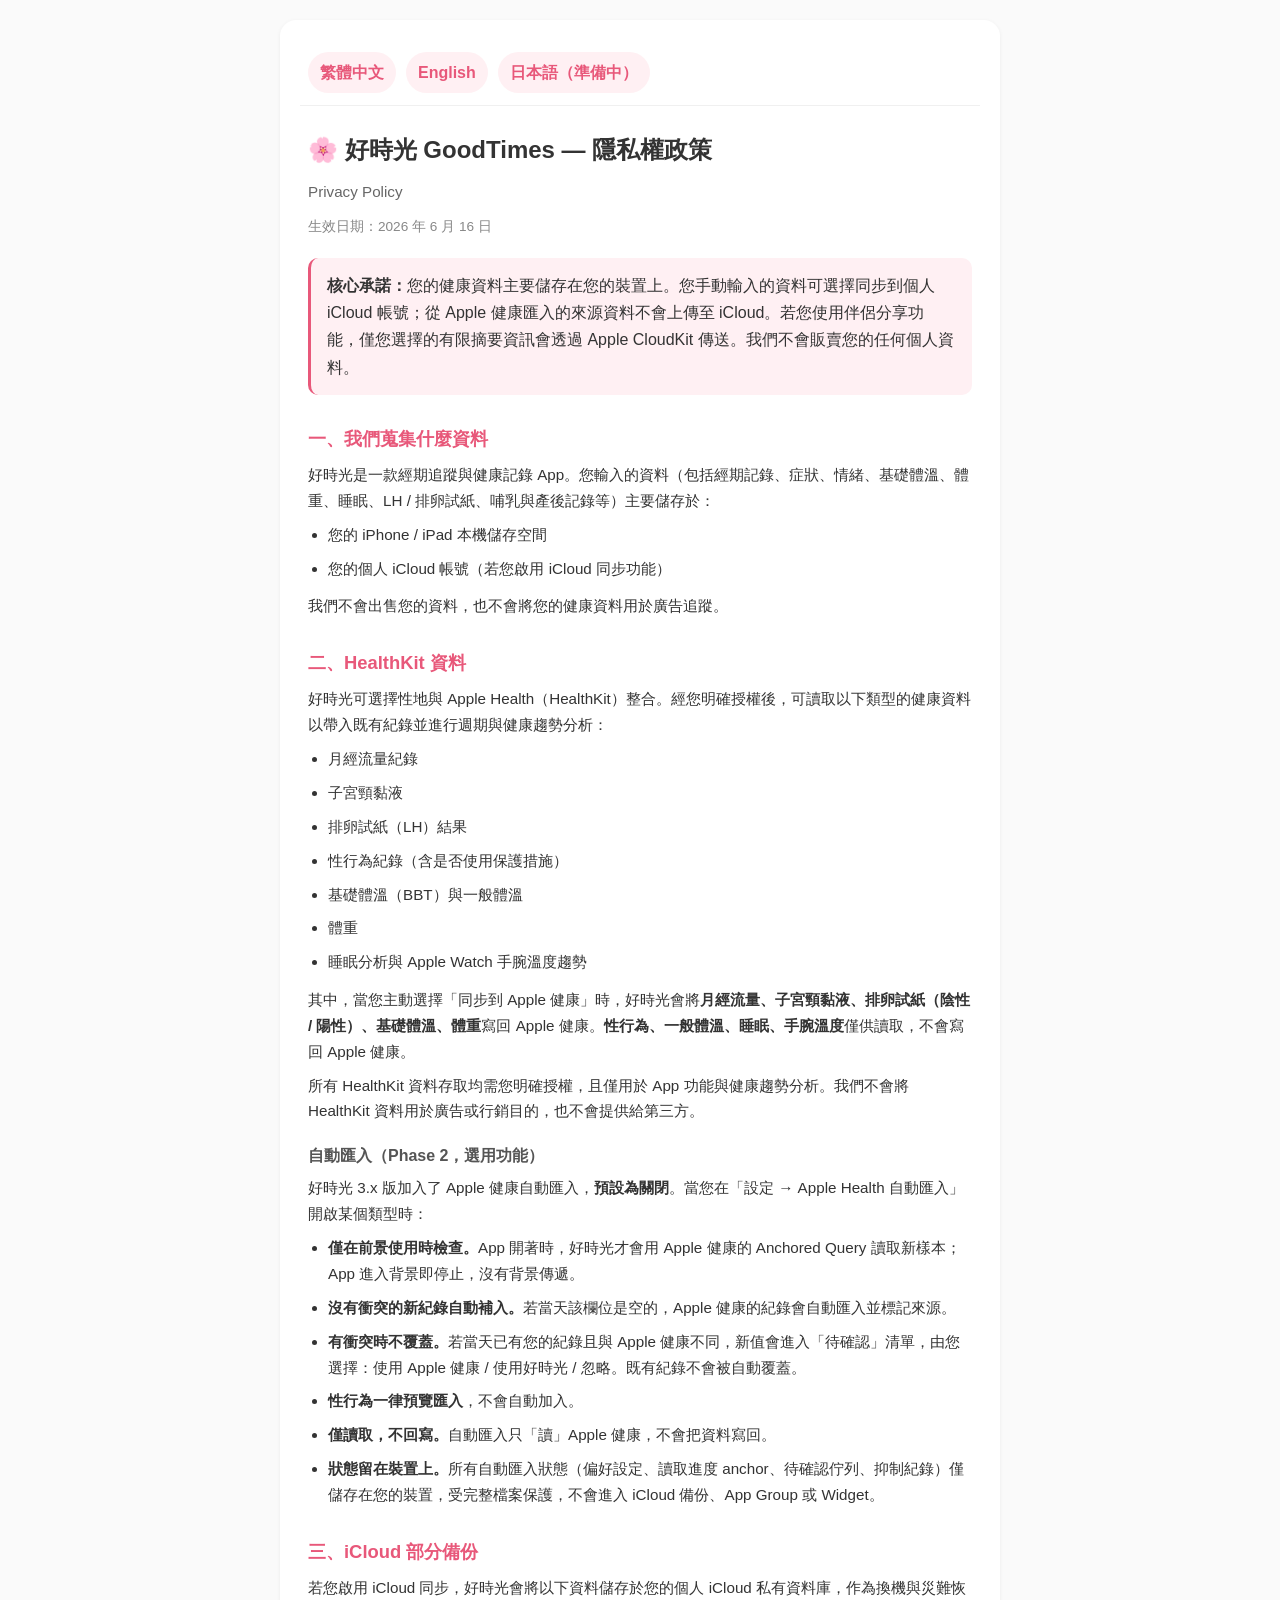
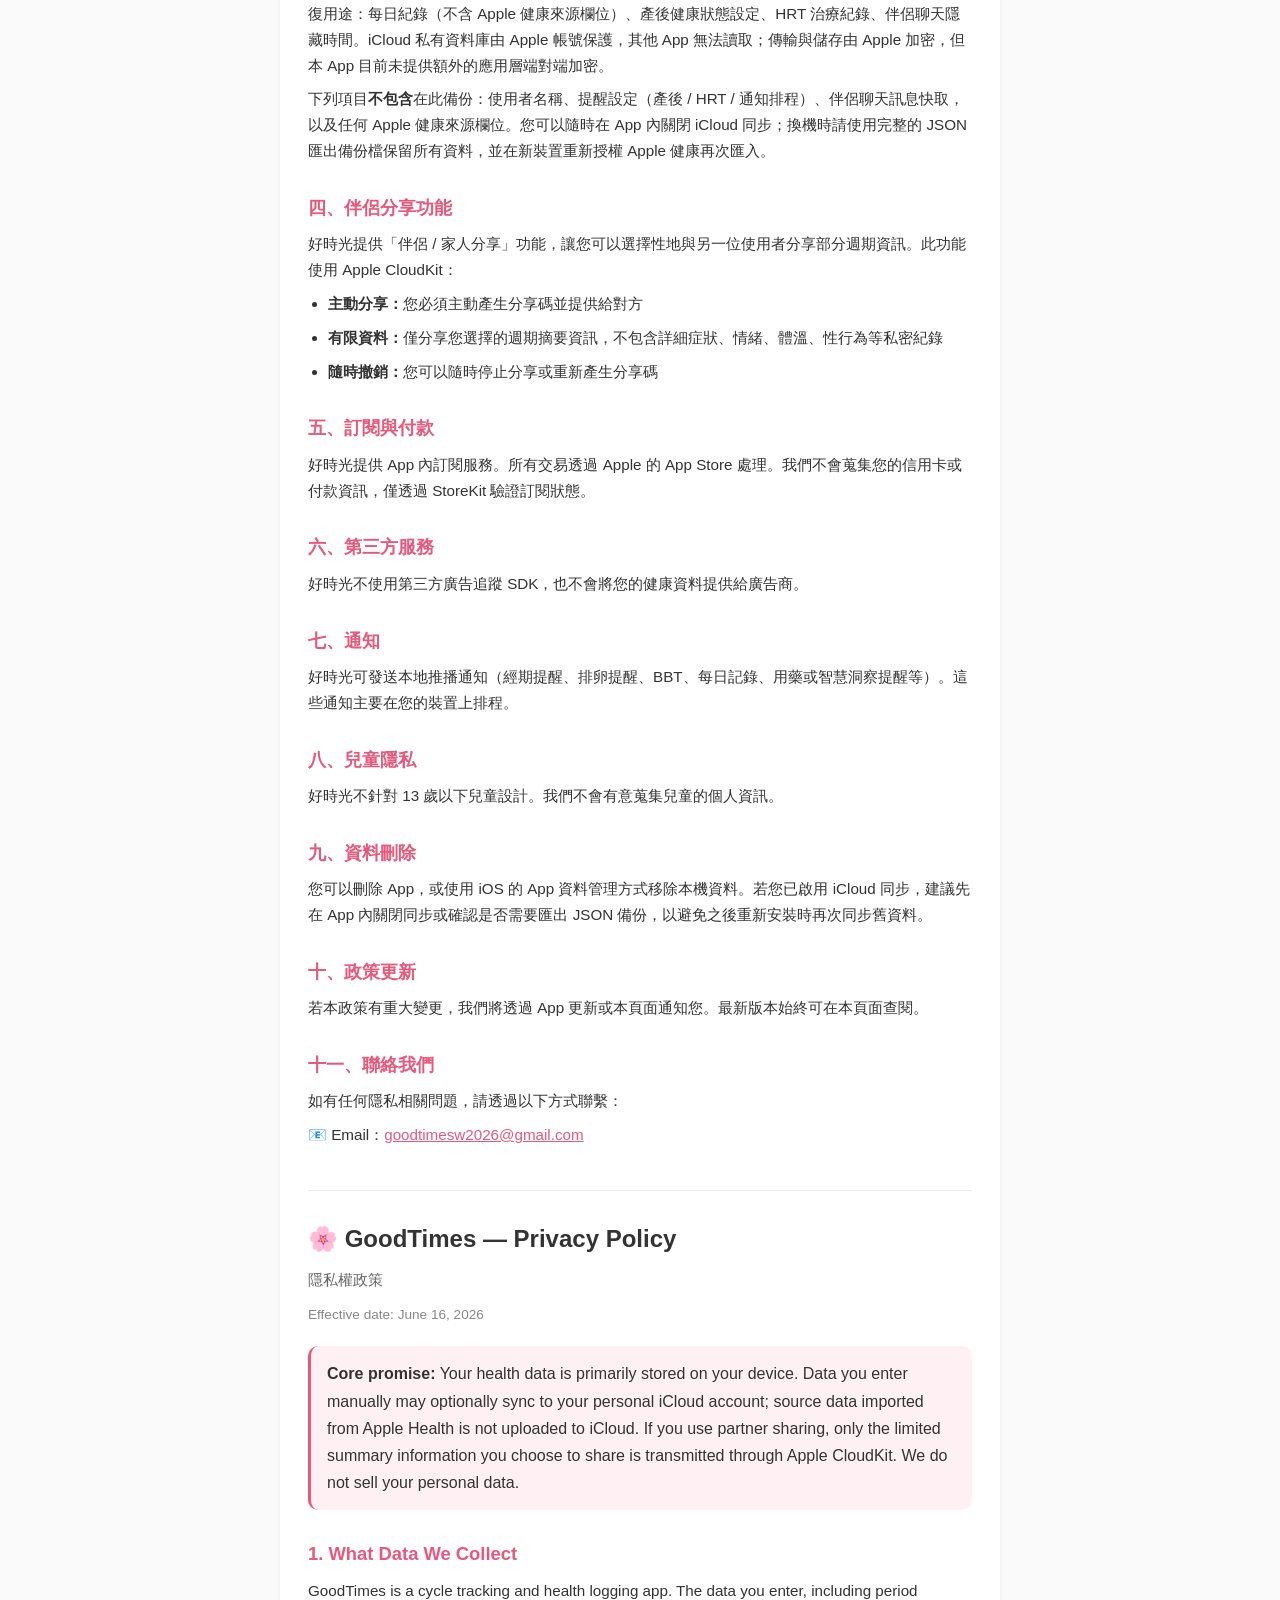
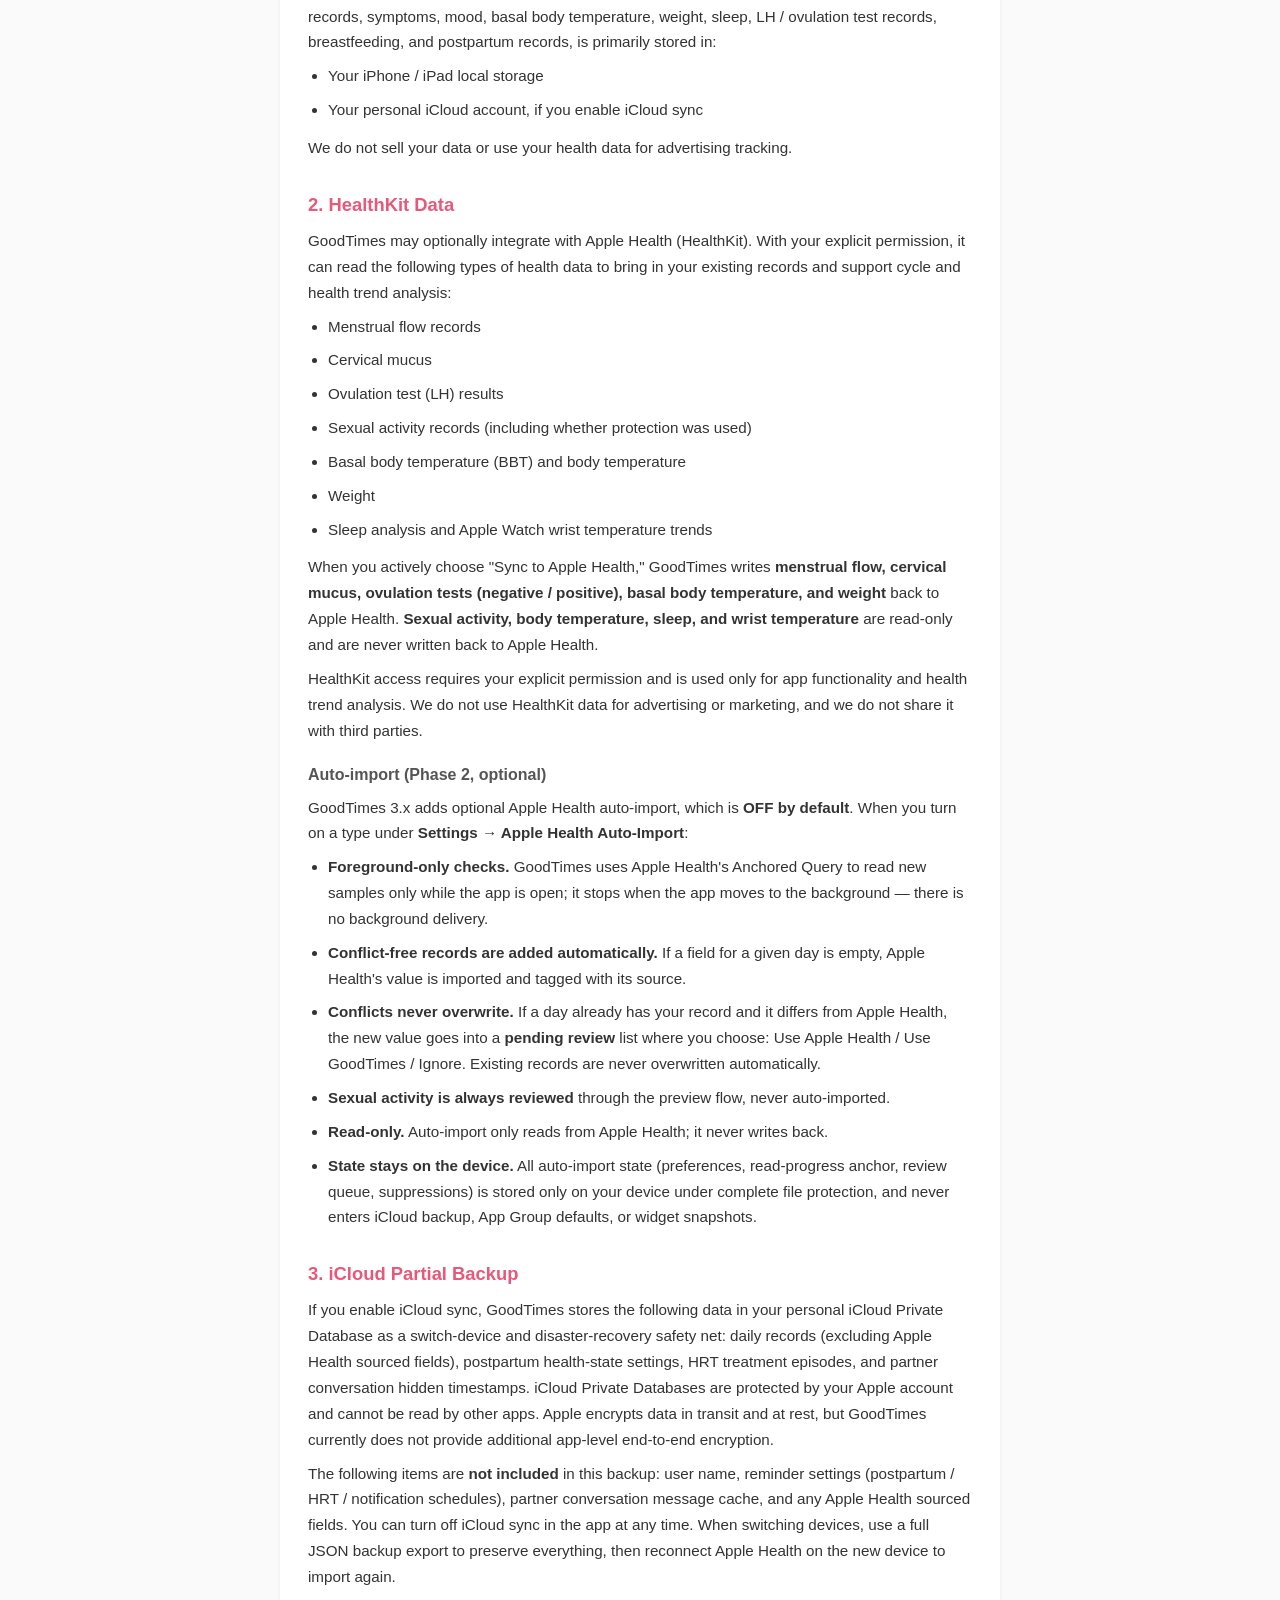
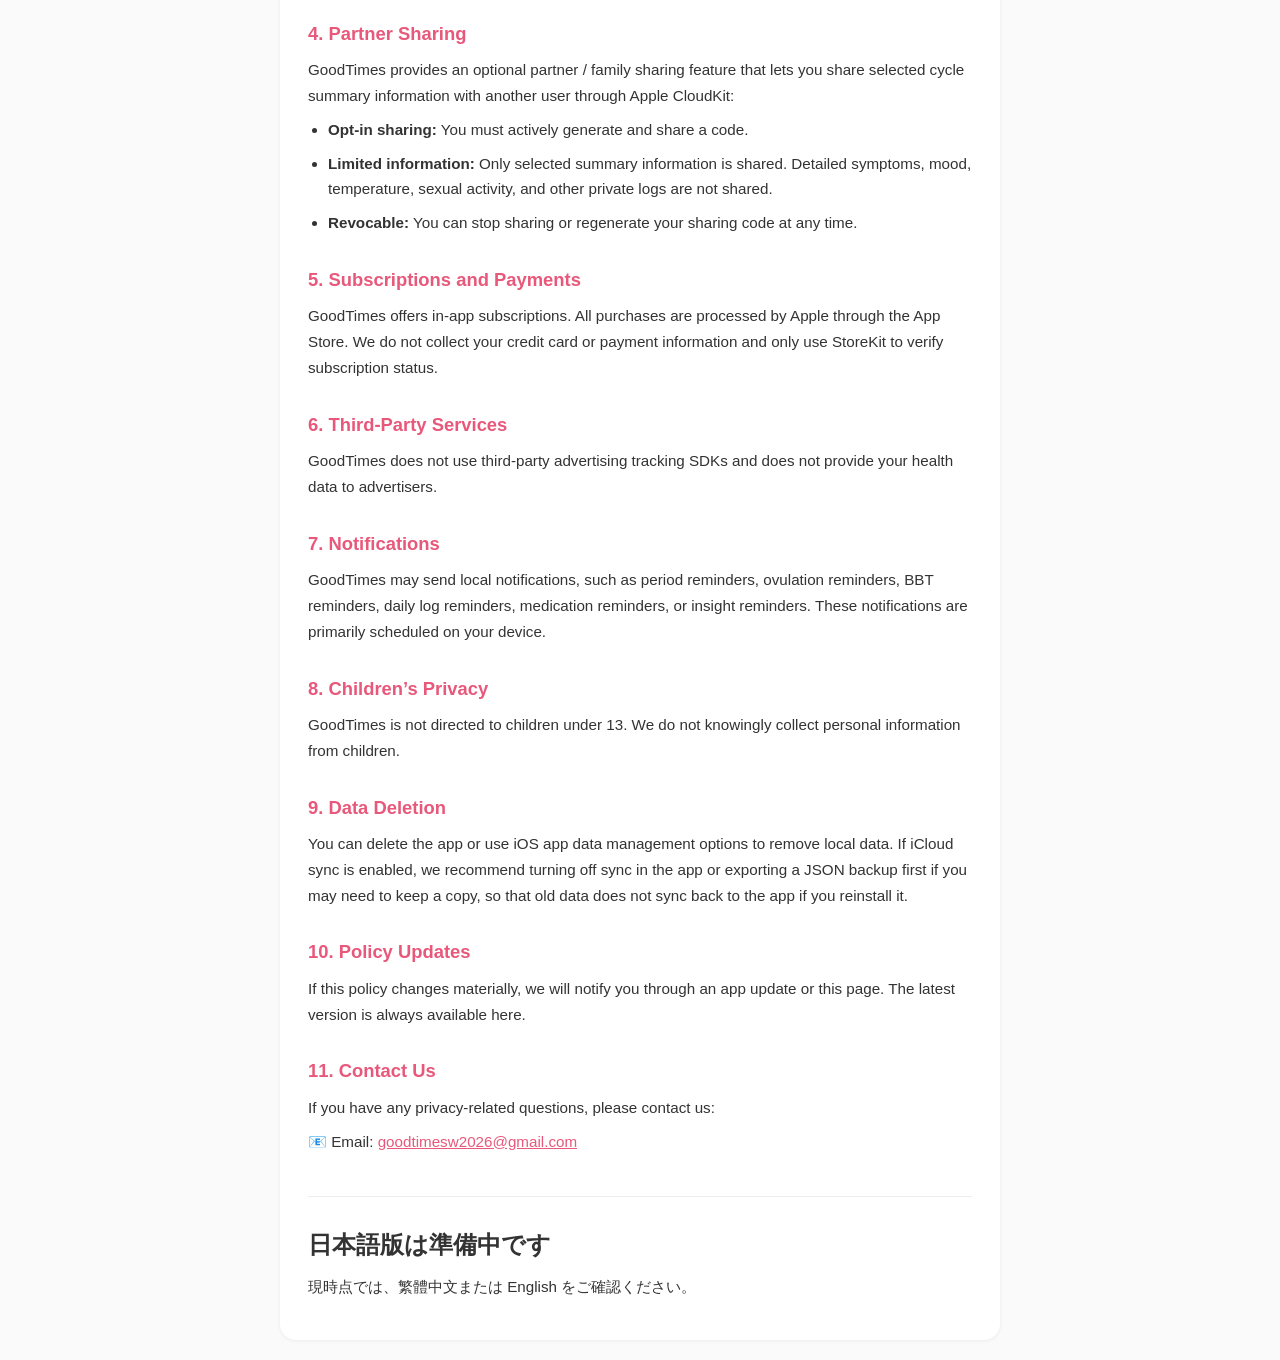
==== commit a0a2d20b: "Add files via upload" ====
--- a/privacy.html
+++ b/privacy.html
@@ -36,7 +36,7 @@
     <section id="zh-Hant" class="language-section" lang="zh-Hant">
         <h1>🌸 好時光 GoodTimes — 隱私權政策</h1>
         <p class="subtitle">Privacy Policy</p>
-        <p class="date">生效日期：2026 年 5 月 31 日</p>
+        <p class="date">生效日期：2026 年 6 月 16 日</p>
 
         <div class="highlight">
             <strong>核心承諾：</strong>您的健康資料主要儲存在您的裝置上。您手動輸入的資料可選擇同步到個人 iCloud 帳號；從 Apple 健康匯入的來源資料不會上傳至 iCloud。若您使用伴侶分享功能，僅您選擇的有限摘要資訊會透過 Apple CloudKit 傳送。我們不會販賣您的任何個人資料。
@@ -61,12 +61,23 @@
             <li>體重</li>
             <li>睡眠分析與 Apple Watch 手腕溫度趨勢</li>
         </ul>
-        <p>其中，當您主動選擇「同步到 Apple 健康」時，好時光會將<strong>月經流量、基礎體溫、一般體溫、體重、睡眠</strong>寫回 Apple 健康。<strong>子宮頸黏液、排卵試紙、性行為</strong>等紀錄僅供讀取，不會寫回 Apple 健康。</p>
+        <p>其中，當您主動選擇「同步到 Apple 健康」時，好時光會將<strong>月經流量、子宮頸黏液、排卵試紙（陰性 / 陽性）、基礎體溫、體重</strong>寫回 Apple 健康。<strong>性行為、一般體溫、睡眠、手腕溫度</strong>僅供讀取，不會寫回 Apple 健康。</p>
         <p>所有 HealthKit 資料存取均需您明確授權，且僅用於 App 功能與健康趨勢分析。我們不會將 HealthKit 資料用於廣告或行銷目的，也不會提供給第三方。</p>
 
-        <h2>三、iCloud 同步</h2>
-        <p>若您啟用 iCloud 同步，您的資料會透過 Apple iCloud / CloudKit 在您的個人裝置間同步。iCloud 私有資料庫由 Apple 帳號保護，其他 App 無法讀取；傳輸與儲存由 Apple 加密，但本 App 目前未提供額外的應用層端對端加密。</p>
-        <p>從 Apple 健康匯入的來源資料不會上傳至 iCloud。當您在另一台裝置從 iCloud 還原時，請重新授權 Apple 健康並再次匯入。您可以隨時在 App 內關閉 iCloud 同步。</p>
+        <h3>自動匯入（Phase 2，選用功能）</h3>
+        <p>好時光 3.x 版加入了 Apple 健康自動匯入，<strong>預設為關閉</strong>。當您在「設定 → Apple Health 自動匯入」開啟某個類型時：</p>
+        <ul>
+            <li><strong>僅在前景使用時檢查。</strong>App 開著時，好時光才會用 Apple 健康的 Anchored Query 讀取新樣本；App 進入背景即停止，沒有背景傳遞。</li>
+            <li><strong>沒有衝突的新紀錄自動補入。</strong>若當天該欄位是空的，Apple 健康的紀錄會自動匯入並標記來源。</li>
+            <li><strong>有衝突時不覆蓋。</strong>若當天已有您的紀錄且與 Apple 健康不同，新值會進入「待確認」清單，由您選擇：使用 Apple 健康 / 使用好時光 / 忽略。既有紀錄不會被自動覆蓋。</li>
+            <li><strong>性行為一律預覽匯入</strong>，不會自動加入。</li>
+            <li><strong>僅讀取，不回寫。</strong>自動匯入只「讀」Apple 健康，不會把資料寫回。</li>
+            <li><strong>狀態留在裝置上。</strong>所有自動匯入狀態（偏好設定、讀取進度 anchor、待確認佇列、抑制紀錄）僅儲存在您的裝置，受完整檔案保護，不會進入 iCloud 備份、App Group 或 Widget。</li>
+        </ul>
+
+        <h2>三、iCloud 部分備份</h2>
+        <p>若您啟用 iCloud 同步，好時光會將以下資料儲存於您的個人 iCloud 私有資料庫，作為換機與災難恢復用途：每日紀錄（不含 Apple 健康來源欄位）、產後健康狀態設定、HRT 治療紀錄、伴侶聊天隱藏時間。iCloud 私有資料庫由 Apple 帳號保護，其他 App 無法讀取；傳輸與儲存由 Apple 加密，但本 App 目前未提供額外的應用層端對端加密。</p>
+        <p>下列項目<strong>不包含</strong>在此備份：使用者名稱、提醒設定（產後 / HRT / 通知排程）、伴侶聊天訊息快取，以及任何 Apple 健康來源欄位。您可以隨時在 App 內關閉 iCloud 同步；換機時請使用完整的 JSON 匯出備份檔保留所有資料，並在新裝置重新授權 Apple 健康再次匯入。</p>
 
         <h2>四、伴侶分享功能</h2>
         <p>好時光提供「伴侶 / 家人分享」功能，讓您可以選擇性地與另一位使用者分享部分週期資訊。此功能使用 Apple CloudKit：</p>
@@ -104,7 +115,7 @@
     <section id="en" class="language-section" lang="en">
         <h1>🌸 GoodTimes — Privacy Policy</h1>
         <p class="subtitle">隱私權政策</p>
-        <p class="date">Effective date: May 31, 2026</p>
+        <p class="date">Effective date: June 16, 2026</p>
 
         <div class="highlight">
             <strong>Core promise:</strong> Your health data is primarily stored on your device. Data you enter manually may optionally sync to your personal iCloud account; source data imported from Apple Health is not uploaded to iCloud. If you use partner sharing, only the limited summary information you choose to share is transmitted through Apple CloudKit. We do not sell your personal data.
@@ -129,12 +140,23 @@
             <li>Weight</li>
             <li>Sleep analysis and Apple Watch wrist temperature trends</li>
         </ul>
-        <p>When you actively choose "Sync to Apple Health," GoodTimes writes <strong>menstrual flow, basal body temperature, body temperature, weight, and sleep</strong> back to Apple Health. <strong>Cervical mucus, ovulation tests, and sexual activity</strong> records are read-only and are never written back to Apple Health.</p>
+        <p>When you actively choose "Sync to Apple Health," GoodTimes writes <strong>menstrual flow, cervical mucus, ovulation tests (negative / positive), basal body temperature, and weight</strong> back to Apple Health. <strong>Sexual activity, body temperature, sleep, and wrist temperature</strong> are read-only and are never written back to Apple Health.</p>
         <p>HealthKit access requires your explicit permission and is used only for app functionality and health trend analysis. We do not use HealthKit data for advertising or marketing, and we do not share it with third parties.</p>
 
-        <h2>3. iCloud Sync</h2>
-        <p>If you enable iCloud sync, your data may sync across your personal devices through Apple iCloud / CloudKit. iCloud private databases are protected by your Apple account and cannot be read by other apps. Apple encrypts data in transit and at rest, but GoodTimes currently does not provide additional app-level end-to-end encryption.</p>
-        <p>Source data imported from Apple Health is not uploaded to iCloud. When restoring from iCloud on another device, reconnect Apple Health and import it again. You can turn off iCloud sync in the app at any time.</p>
+        <h3>Auto-import (Phase 2, optional)</h3>
+        <p>GoodTimes 3.x adds optional Apple Health auto-import, which is <strong>OFF by default</strong>. When you turn on a type under <strong>Settings → Apple Health Auto-Import</strong>:</p>
+        <ul>
+            <li><strong>Foreground-only checks.</strong> GoodTimes uses Apple Health's Anchored Query to read new samples only while the app is open; it stops when the app moves to the background — there is no background delivery.</li>
+            <li><strong>Conflict-free records are added automatically.</strong> If a field for a given day is empty, Apple Health's value is imported and tagged with its source.</li>
+            <li><strong>Conflicts never overwrite.</strong> If a day already has your record and it differs from Apple Health, the new value goes into a <strong>pending review</strong> list where you choose: Use Apple Health / Use GoodTimes / Ignore. Existing records are never overwritten automatically.</li>
+            <li><strong>Sexual activity is always reviewed</strong> through the preview flow, never auto-imported.</li>
+            <li><strong>Read-only.</strong> Auto-import only reads from Apple Health; it never writes back.</li>
+            <li><strong>State stays on the device.</strong> All auto-import state (preferences, read-progress anchor, review queue, suppressions) is stored only on your device under complete file protection, and never enters iCloud backup, App Group defaults, or widget snapshots.</li>
+        </ul>
+
+        <h2>3. iCloud Partial Backup</h2>
+        <p>If you enable iCloud sync, GoodTimes stores the following data in your personal iCloud Private Database as a switch-device and disaster-recovery safety net: daily records (excluding Apple Health sourced fields), postpartum health-state settings, HRT treatment episodes, and partner conversation hidden timestamps. iCloud Private Databases are protected by your Apple account and cannot be read by other apps. Apple encrypts data in transit and at rest, but GoodTimes currently does not provide additional app-level end-to-end encryption.</p>
+        <p>The following items are <strong>not included</strong> in this backup: user name, reminder settings (postpartum / HRT / notification schedules), partner conversation message cache, and any Apple Health sourced fields. You can turn off iCloud sync in the app at any time. When switching devices, use a full JSON backup export to preserve everything, then reconnect Apple Health on the new device to import again.</p>
 
         <h2>4. Partner Sharing</h2>
         <p>GoodTimes provides an optional partner / family sharing feature that lets you share selected cycle summary information with another user through Apple CloudKit:</p>
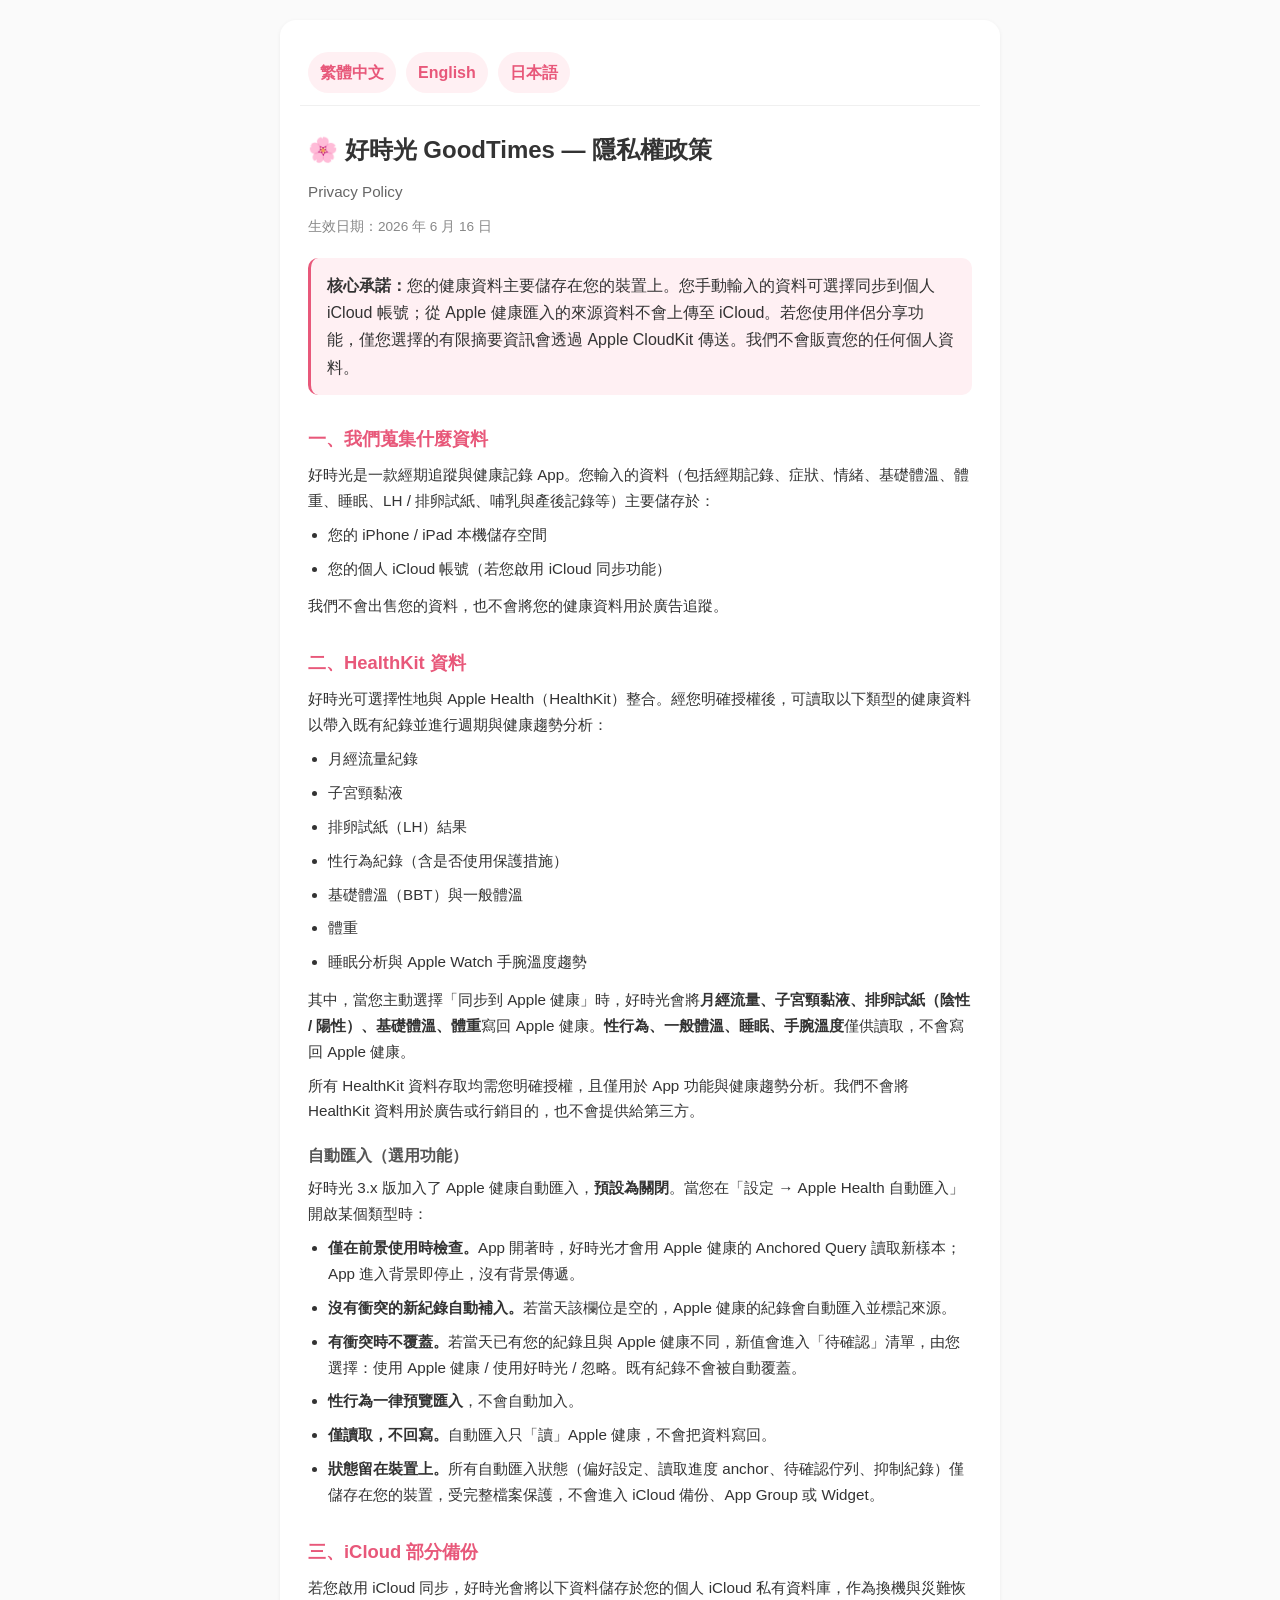
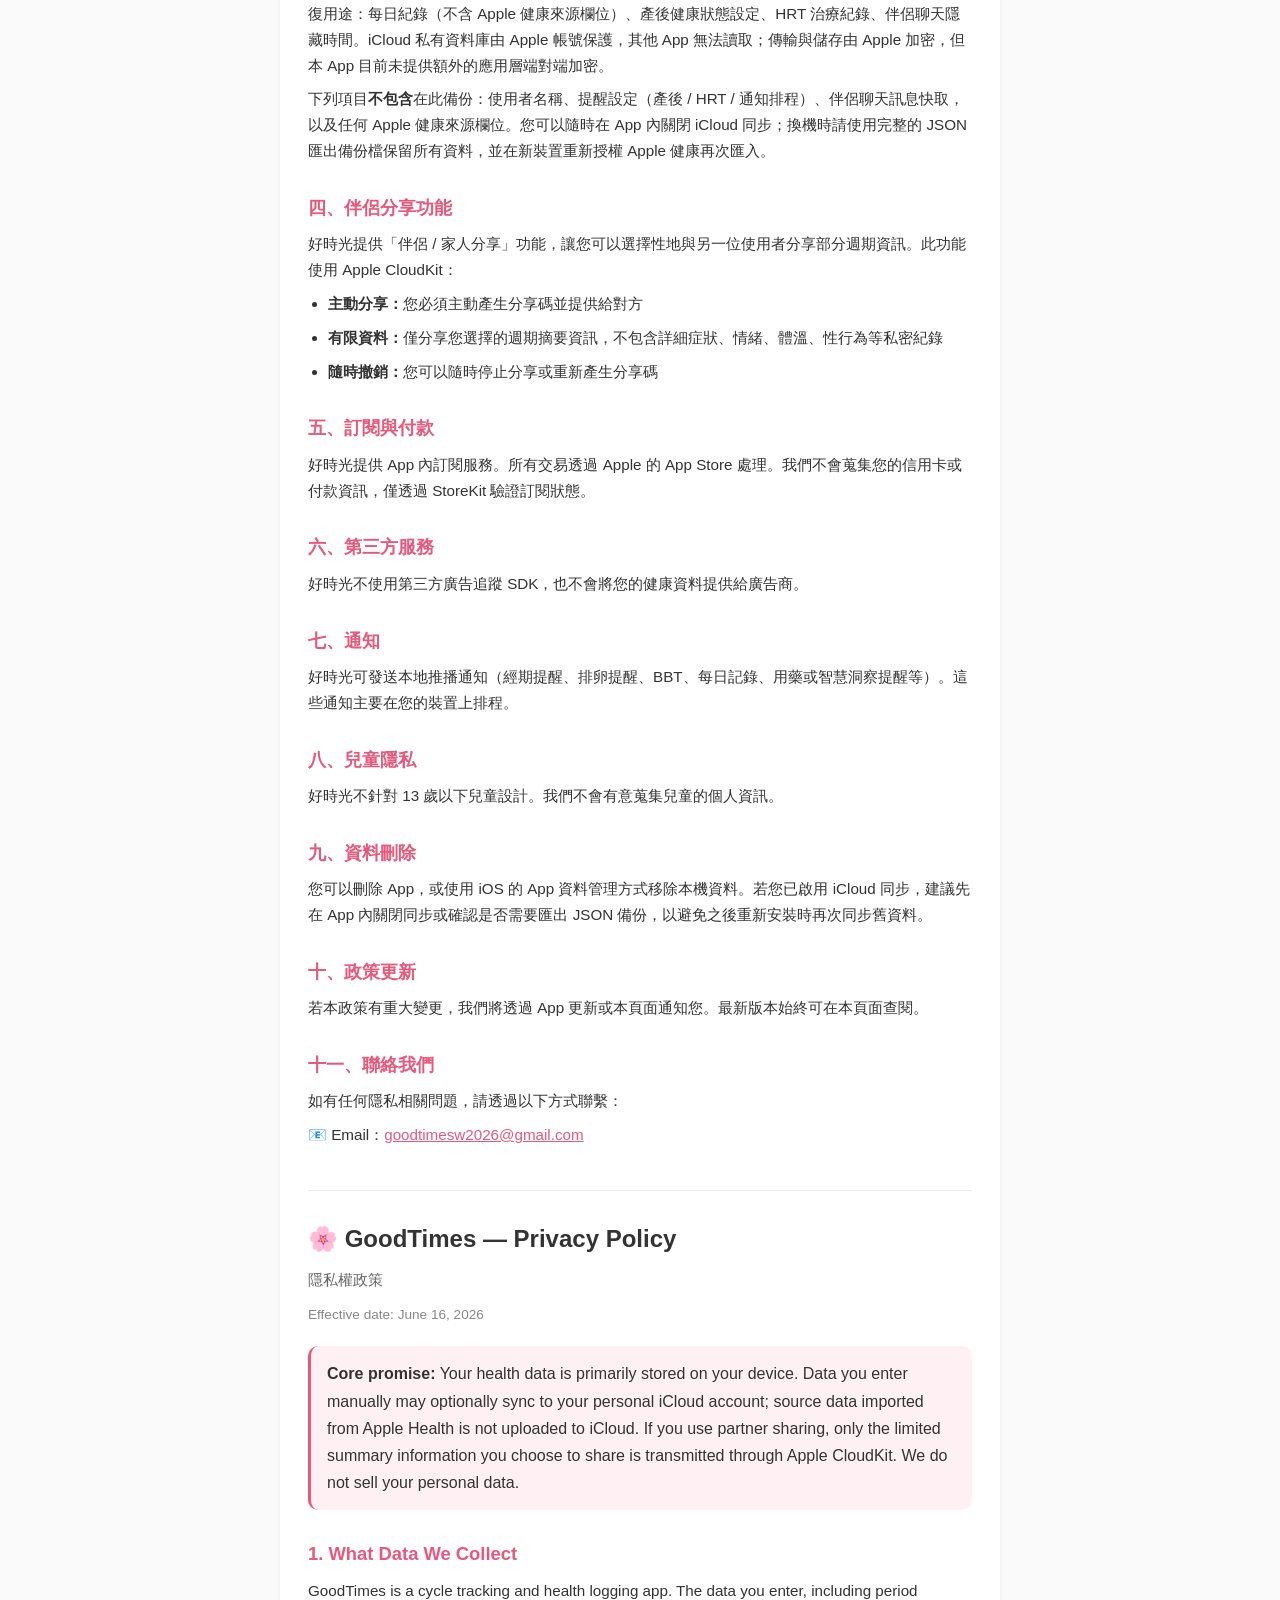
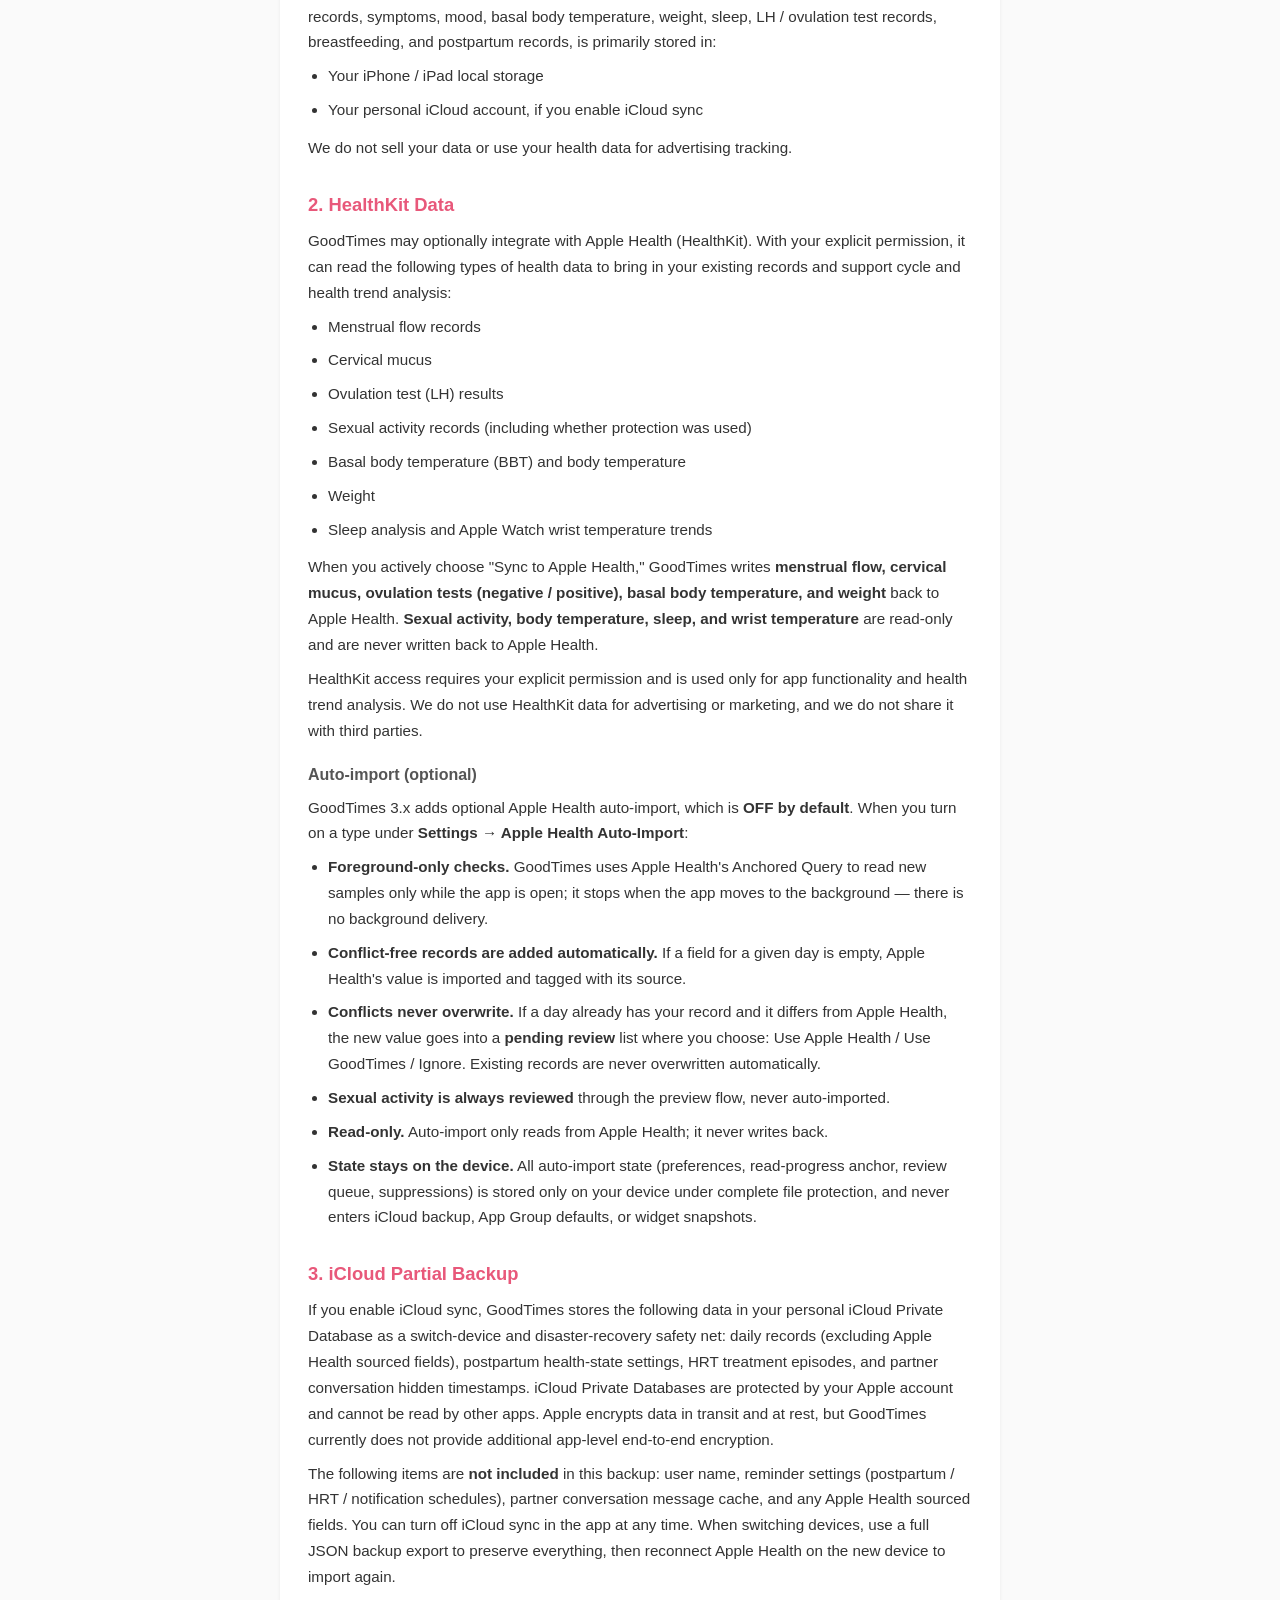
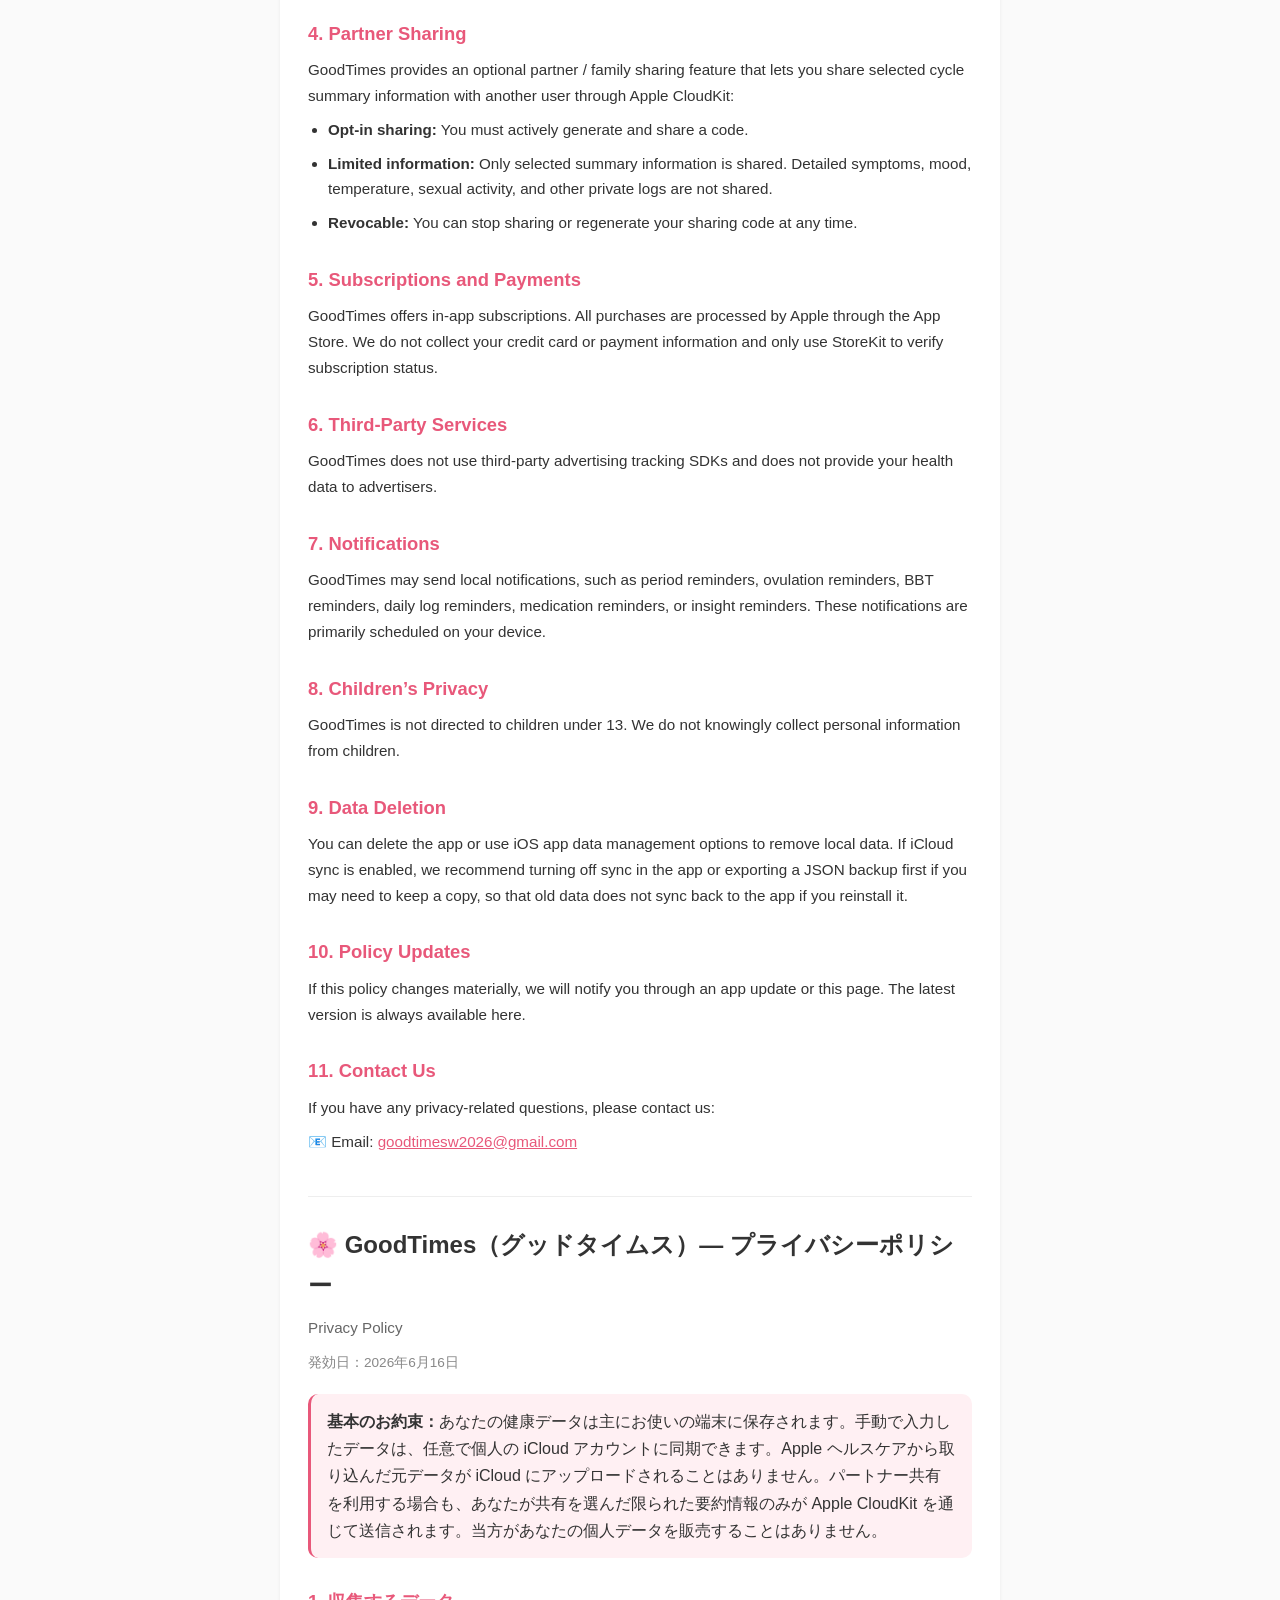
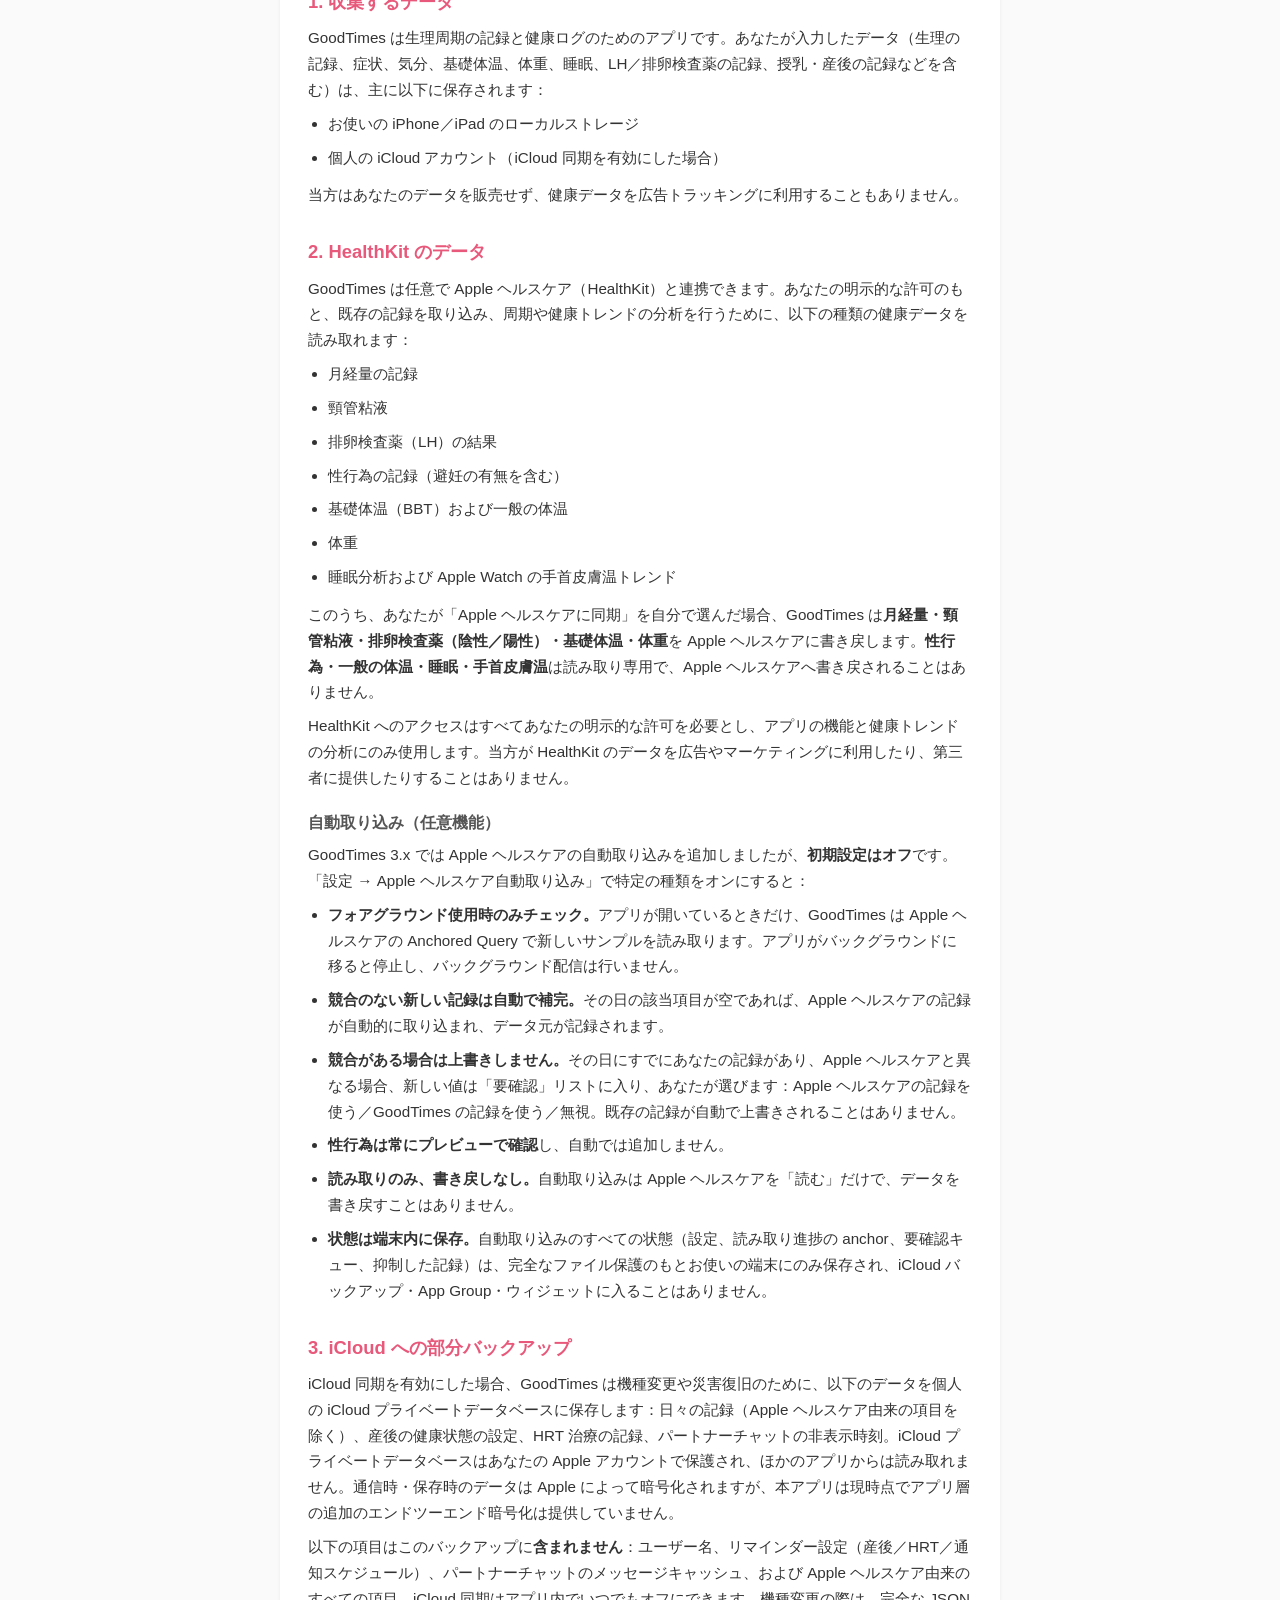
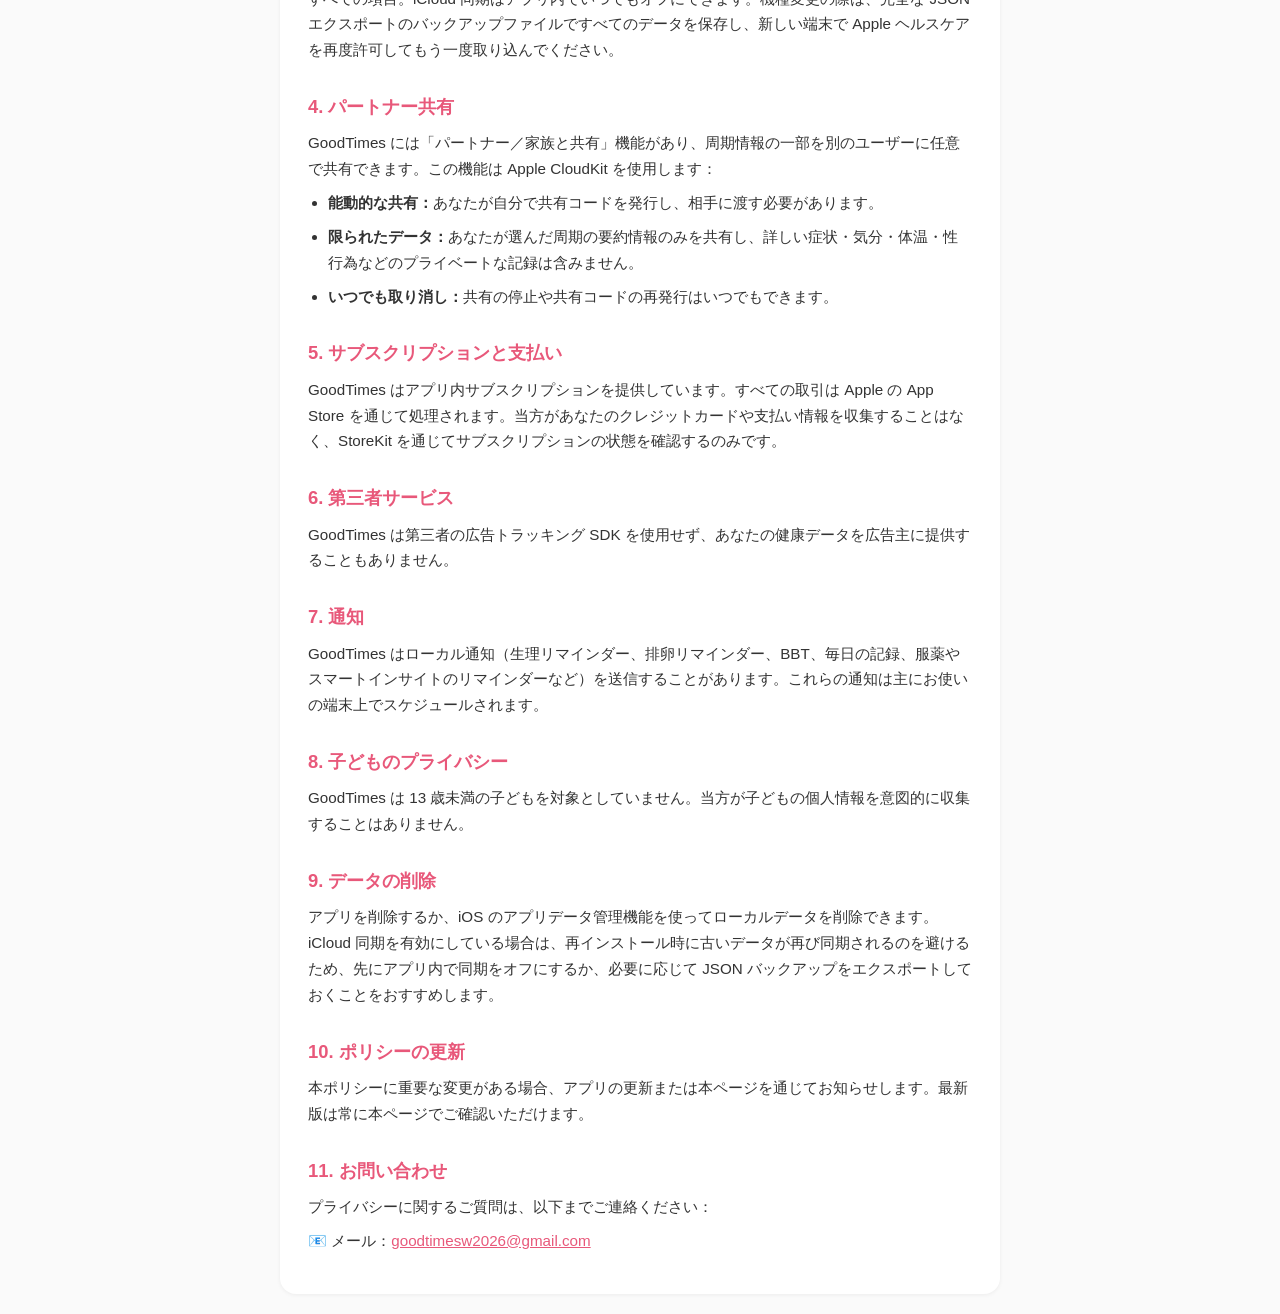
==== commit 2429bffa: "Add files via upload" ====
--- a/privacy.html
+++ b/privacy.html
@@ -30,7 +30,7 @@
     <nav class="language-nav" aria-label="Language switcher">
         <a href="#zh-Hant">繁體中文</a>
         <a href="#en">English</a>
-        <a href="#ja">日本語（準備中）</a>
+        <a href="#ja">日本語</a>
     </nav>
 
     <section id="zh-Hant" class="language-section" lang="zh-Hant">
@@ -64,7 +64,7 @@
         <p>其中，當您主動選擇「同步到 Apple 健康」時，好時光會將<strong>月經流量、子宮頸黏液、排卵試紙（陰性 / 陽性）、基礎體溫、體重</strong>寫回 Apple 健康。<strong>性行為、一般體溫、睡眠、手腕溫度</strong>僅供讀取，不會寫回 Apple 健康。</p>
         <p>所有 HealthKit 資料存取均需您明確授權，且僅用於 App 功能與健康趨勢分析。我們不會將 HealthKit 資料用於廣告或行銷目的，也不會提供給第三方。</p>
 
-        <h3>自動匯入（Phase 2，選用功能）</h3>
+        <h3>自動匯入（選用功能）</h3>
         <p>好時光 3.x 版加入了 Apple 健康自動匯入，<strong>預設為關閉</strong>。當您在「設定 → Apple Health 自動匯入」開啟某個類型時：</p>
         <ul>
             <li><strong>僅在前景使用時檢查。</strong>App 開著時，好時光才會用 Apple 健康的 Anchored Query 讀取新樣本；App 進入背景即停止，沒有背景傳遞。</li>
@@ -143,7 +143,7 @@
         <p>When you actively choose "Sync to Apple Health," GoodTimes writes <strong>menstrual flow, cervical mucus, ovulation tests (negative / positive), basal body temperature, and weight</strong> back to Apple Health. <strong>Sexual activity, body temperature, sleep, and wrist temperature</strong> are read-only and are never written back to Apple Health.</p>
         <p>HealthKit access requires your explicit permission and is used only for app functionality and health trend analysis. We do not use HealthKit data for advertising or marketing, and we do not share it with third parties.</p>
 
-        <h3>Auto-import (Phase 2, optional)</h3>
+        <h3>Auto-import (optional)</h3>
         <p>GoodTimes 3.x adds optional Apple Health auto-import, which is <strong>OFF by default</strong>. When you turn on a type under <strong>Settings → Apple Health Auto-Import</strong>:</p>
         <ul>
             <li><strong>Foreground-only checks.</strong> GoodTimes uses Apple Health's Anchored Query to read new samples only while the app is open; it stops when the app moves to the background — there is no background delivery.</li>
@@ -192,8 +192,80 @@
     <hr class="divider">
 
     <section id="ja" class="language-section" lang="ja">
-        <h1>日本語版は準備中です</h1>
-        <p>現時点では、繁體中文または English をご確認ください。</p>
+        <h1>🌸 GoodTimes（グッドタイムス）— プライバシーポリシー</h1>
+        <p class="subtitle">Privacy Policy</p>
+        <p class="date">発効日：2026年6月16日</p>
+
+        <div class="highlight">
+            <strong>基本のお約束：</strong>あなたの健康データは主にお使いの端末に保存されます。手動で入力したデータは、任意で個人の iCloud アカウントに同期できます。Apple ヘルスケアから取り込んだ元データが iCloud にアップロードされることはありません。パートナー共有を利用する場合も、あなたが共有を選んだ限られた要約情報のみが Apple CloudKit を通じて送信されます。当方があなたの個人データを販売することはありません。
+        </div>
+
+        <h2>1. 収集するデータ</h2>
+        <p>GoodTimes は生理周期の記録と健康ログのためのアプリです。あなたが入力したデータ（生理の記録、症状、気分、基礎体温、体重、睡眠、LH／排卵検査薬の記録、授乳・産後の記録などを含む）は、主に以下に保存されます：</p>
+        <ul>
+            <li>お使いの iPhone／iPad のローカルストレージ</li>
+            <li>個人の iCloud アカウント（iCloud 同期を有効にした場合）</li>
+        </ul>
+        <p>当方はあなたのデータを販売せず、健康データを広告トラッキングに利用することもありません。</p>
+
+        <h2>2. HealthKit のデータ</h2>
+        <p>GoodTimes は任意で Apple ヘルスケア（HealthKit）と連携できます。あなたの明示的な許可のもと、既存の記録を取り込み、周期や健康トレンドの分析を行うために、以下の種類の健康データを読み取れます：</p>
+        <ul>
+            <li>月経量の記録</li>
+            <li>頸管粘液</li>
+            <li>排卵検査薬（LH）の結果</li>
+            <li>性行為の記録（避妊の有無を含む）</li>
+            <li>基礎体温（BBT）および一般の体温</li>
+            <li>体重</li>
+            <li>睡眠分析および Apple Watch の手首皮膚温トレンド</li>
+        </ul>
+        <p>このうち、あなたが「Apple ヘルスケアに同期」を自分で選んだ場合、GoodTimes は<strong>月経量・頸管粘液・排卵検査薬（陰性／陽性）・基礎体温・体重</strong>を Apple ヘルスケアに書き戻します。<strong>性行為・一般の体温・睡眠・手首皮膚温</strong>は読み取り専用で、Apple ヘルスケアへ書き戻されることはありません。</p>
+        <p>HealthKit へのアクセスはすべてあなたの明示的な許可を必要とし、アプリの機能と健康トレンドの分析にのみ使用します。当方が HealthKit のデータを広告やマーケティングに利用したり、第三者に提供したりすることはありません。</p>
+
+        <h3>自動取り込み（任意機能）</h3>
+        <p>GoodTimes 3.x では Apple ヘルスケアの自動取り込みを追加しましたが、<strong>初期設定はオフ</strong>です。「設定 → Apple ヘルスケア自動取り込み」で特定の種類をオンにすると：</p>
+        <ul>
+            <li><strong>フォアグラウンド使用時のみチェック。</strong>アプリが開いているときだけ、GoodTimes は Apple ヘルスケアの Anchored Query で新しいサンプルを読み取ります。アプリがバックグラウンドに移ると停止し、バックグラウンド配信は行いません。</li>
+            <li><strong>競合のない新しい記録は自動で補完。</strong>その日の該当項目が空であれば、Apple ヘルスケアの記録が自動的に取り込まれ、データ元が記録されます。</li>
+            <li><strong>競合がある場合は上書きしません。</strong>その日にすでにあなたの記録があり、Apple ヘルスケアと異なる場合、新しい値は「要確認」リストに入り、あなたが選びます：Apple ヘルスケアの記録を使う／GoodTimes の記録を使う／無視。既存の記録が自動で上書きされることはありません。</li>
+            <li><strong>性行為は常にプレビューで確認</strong>し、自動では追加しません。</li>
+            <li><strong>読み取りのみ、書き戻しなし。</strong>自動取り込みは Apple ヘルスケアを「読む」だけで、データを書き戻すことはありません。</li>
+            <li><strong>状態は端末内に保存。</strong>自動取り込みのすべての状態（設定、読み取り進捗の anchor、要確認キュー、抑制した記録）は、完全なファイル保護のもとお使いの端末にのみ保存され、iCloud バックアップ・App Group・ウィジェットに入ることはありません。</li>
+        </ul>
+
+        <h2>3. iCloud への部分バックアップ</h2>
+        <p>iCloud 同期を有効にした場合、GoodTimes は機種変更や災害復旧のために、以下のデータを個人の iCloud プライベートデータベースに保存します：日々の記録（Apple ヘルスケア由来の項目を除く）、産後の健康状態の設定、HRT 治療の記録、パートナーチャットの非表示時刻。iCloud プライベートデータベースはあなたの Apple アカウントで保護され、ほかのアプリからは読み取れません。通信時・保存時のデータは Apple によって暗号化されますが、本アプリは現時点でアプリ層の追加のエンドツーエンド暗号化は提供していません。</p>
+        <p>以下の項目はこのバックアップに<strong>含まれません</strong>：ユーザー名、リマインダー設定（産後／HRT／通知スケジュール）、パートナーチャットのメッセージキャッシュ、および Apple ヘルスケア由来のすべての項目。iCloud 同期はアプリ内でいつでもオフにできます。機種変更の際は、完全な JSON エクスポートのバックアップファイルですべてのデータを保存し、新しい端末で Apple ヘルスケアを再度許可してもう一度取り込んでください。</p>
+
+        <h2>4. パートナー共有</h2>
+        <p>GoodTimes には「パートナー／家族と共有」機能があり、周期情報の一部を別のユーザーに任意で共有できます。この機能は Apple CloudKit を使用します：</p>
+        <ul>
+            <li><strong>能動的な共有：</strong>あなたが自分で共有コードを発行し、相手に渡す必要があります。</li>
+            <li><strong>限られたデータ：</strong>あなたが選んだ周期の要約情報のみを共有し、詳しい症状・気分・体温・性行為などのプライベートな記録は含みません。</li>
+            <li><strong>いつでも取り消し：</strong>共有の停止や共有コードの再発行はいつでもできます。</li>
+        </ul>
+
+        <h2>5. サブスクリプションと支払い</h2>
+        <p>GoodTimes はアプリ内サブスクリプションを提供しています。すべての取引は Apple の App Store を通じて処理されます。当方があなたのクレジットカードや支払い情報を収集することはなく、StoreKit を通じてサブスクリプションの状態を確認するのみです。</p>
+
+        <h2>6. 第三者サービス</h2>
+        <p>GoodTimes は第三者の広告トラッキング SDK を使用せず、あなたの健康データを広告主に提供することもありません。</p>
+
+        <h2>7. 通知</h2>
+        <p>GoodTimes はローカル通知（生理リマインダー、排卵リマインダー、BBT、毎日の記録、服薬やスマートインサイトのリマインダーなど）を送信することがあります。これらの通知は主にお使いの端末上でスケジュールされます。</p>
+
+        <h2>8. 子どものプライバシー</h2>
+        <p>GoodTimes は 13 歳未満の子どもを対象としていません。当方が子どもの個人情報を意図的に収集することはありません。</p>
+
+        <h2>9. データの削除</h2>
+        <p>アプリを削除するか、iOS のアプリデータ管理機能を使ってローカルデータを削除できます。iCloud 同期を有効にしている場合は、再インストール時に古いデータが再び同期されるのを避けるため、先にアプリ内で同期をオフにするか、必要に応じて JSON バックアップをエクスポートしておくことをおすすめします。</p>
+
+        <h2>10. ポリシーの更新</h2>
+        <p>本ポリシーに重要な変更がある場合、アプリの更新または本ページを通じてお知らせします。最新版は常に本ページでご確認いただけます。</p>
+
+        <h2>11. お問い合わせ</h2>
+        <p>プライバシーに関するご質問は、以下までご連絡ください：</p>
+        <p>📧 メール：<a href="mailto:goodtimesw2026@gmail.com">goodtimesw2026@gmail.com</a></p>
     </section>
 </div>
 </body>
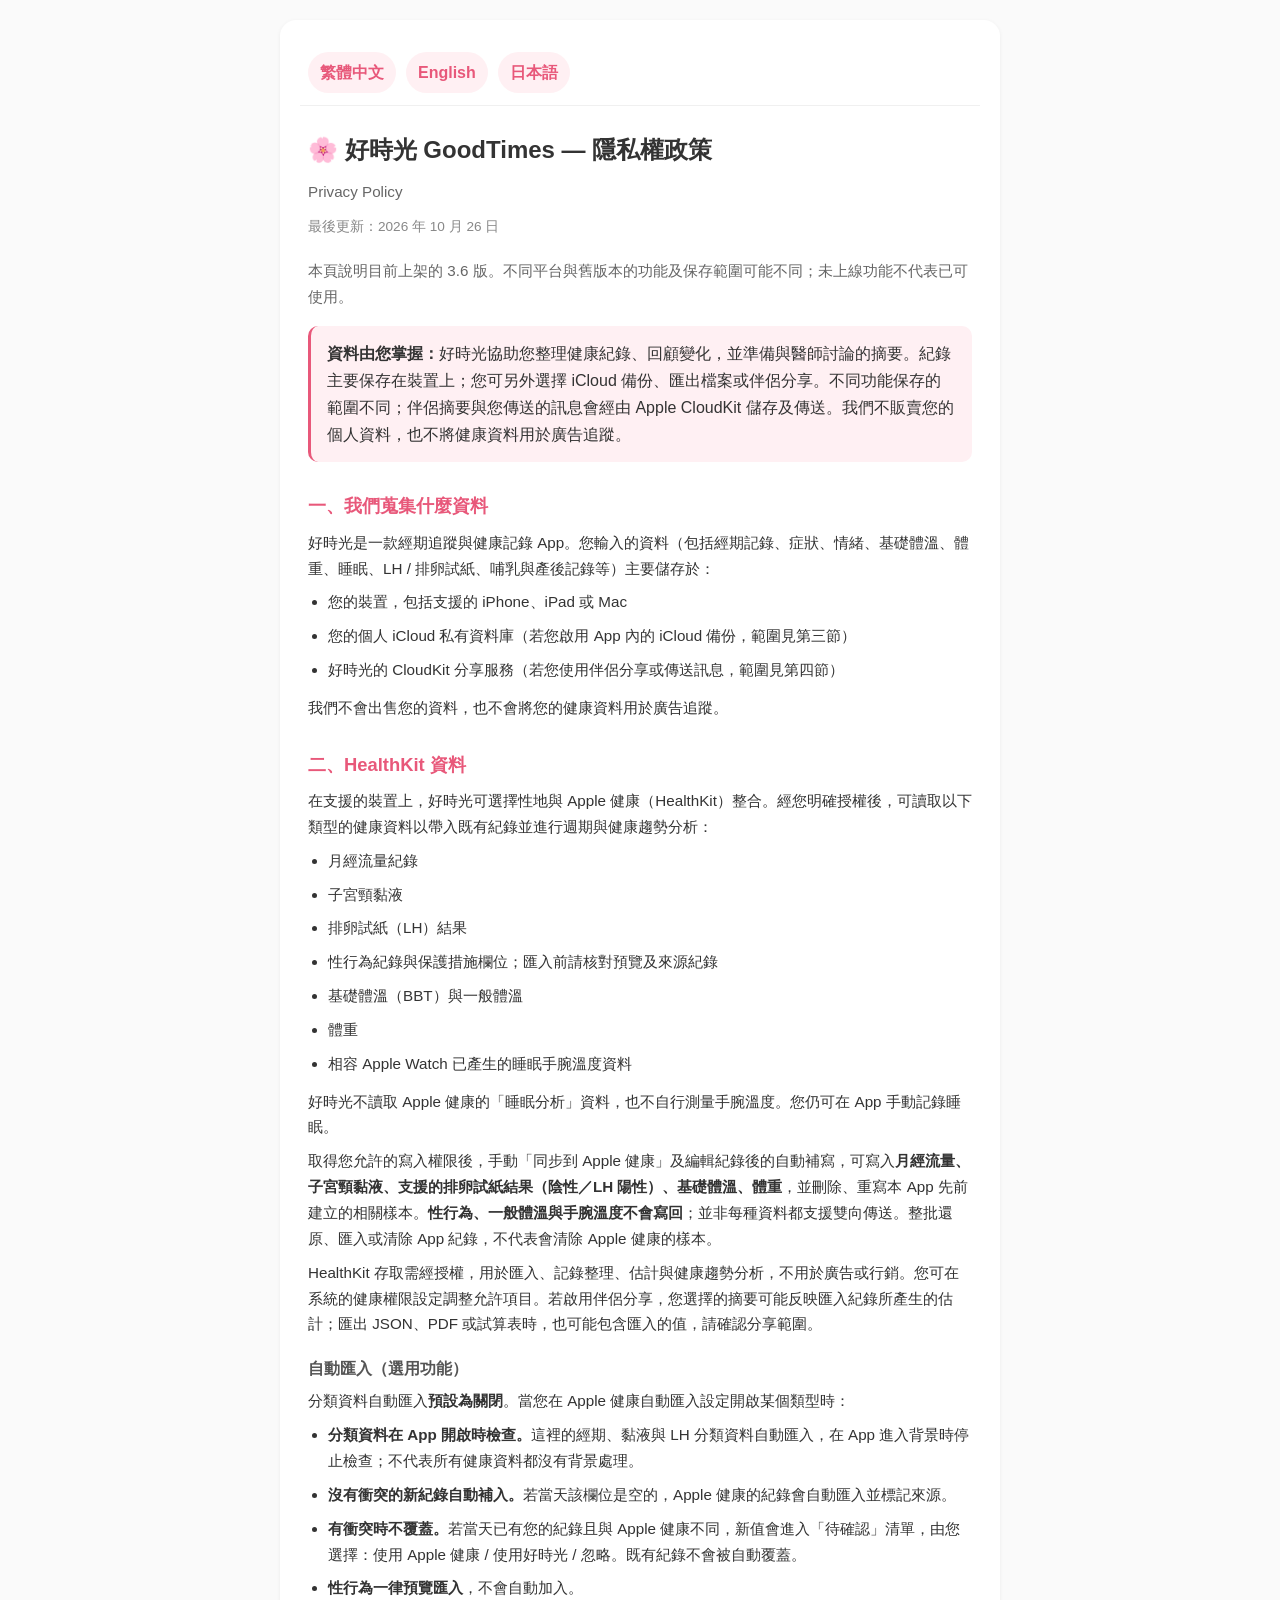
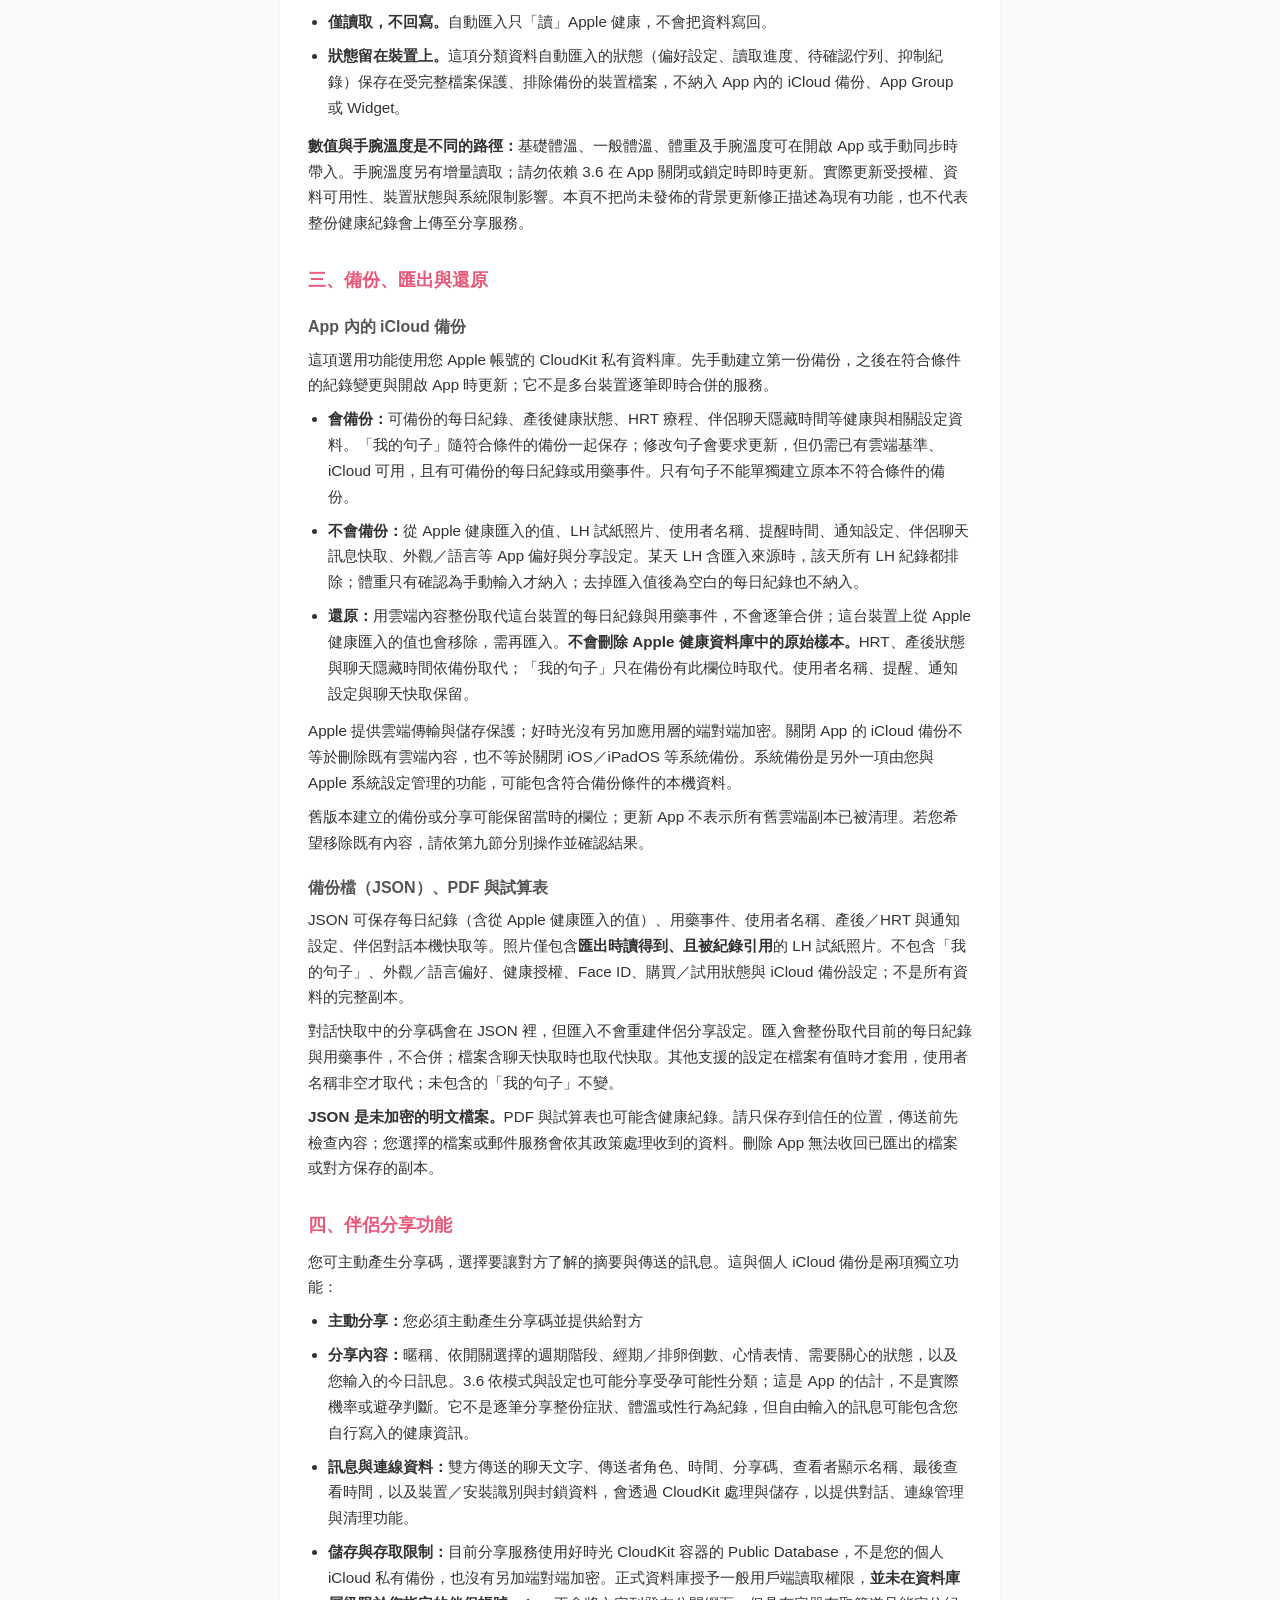
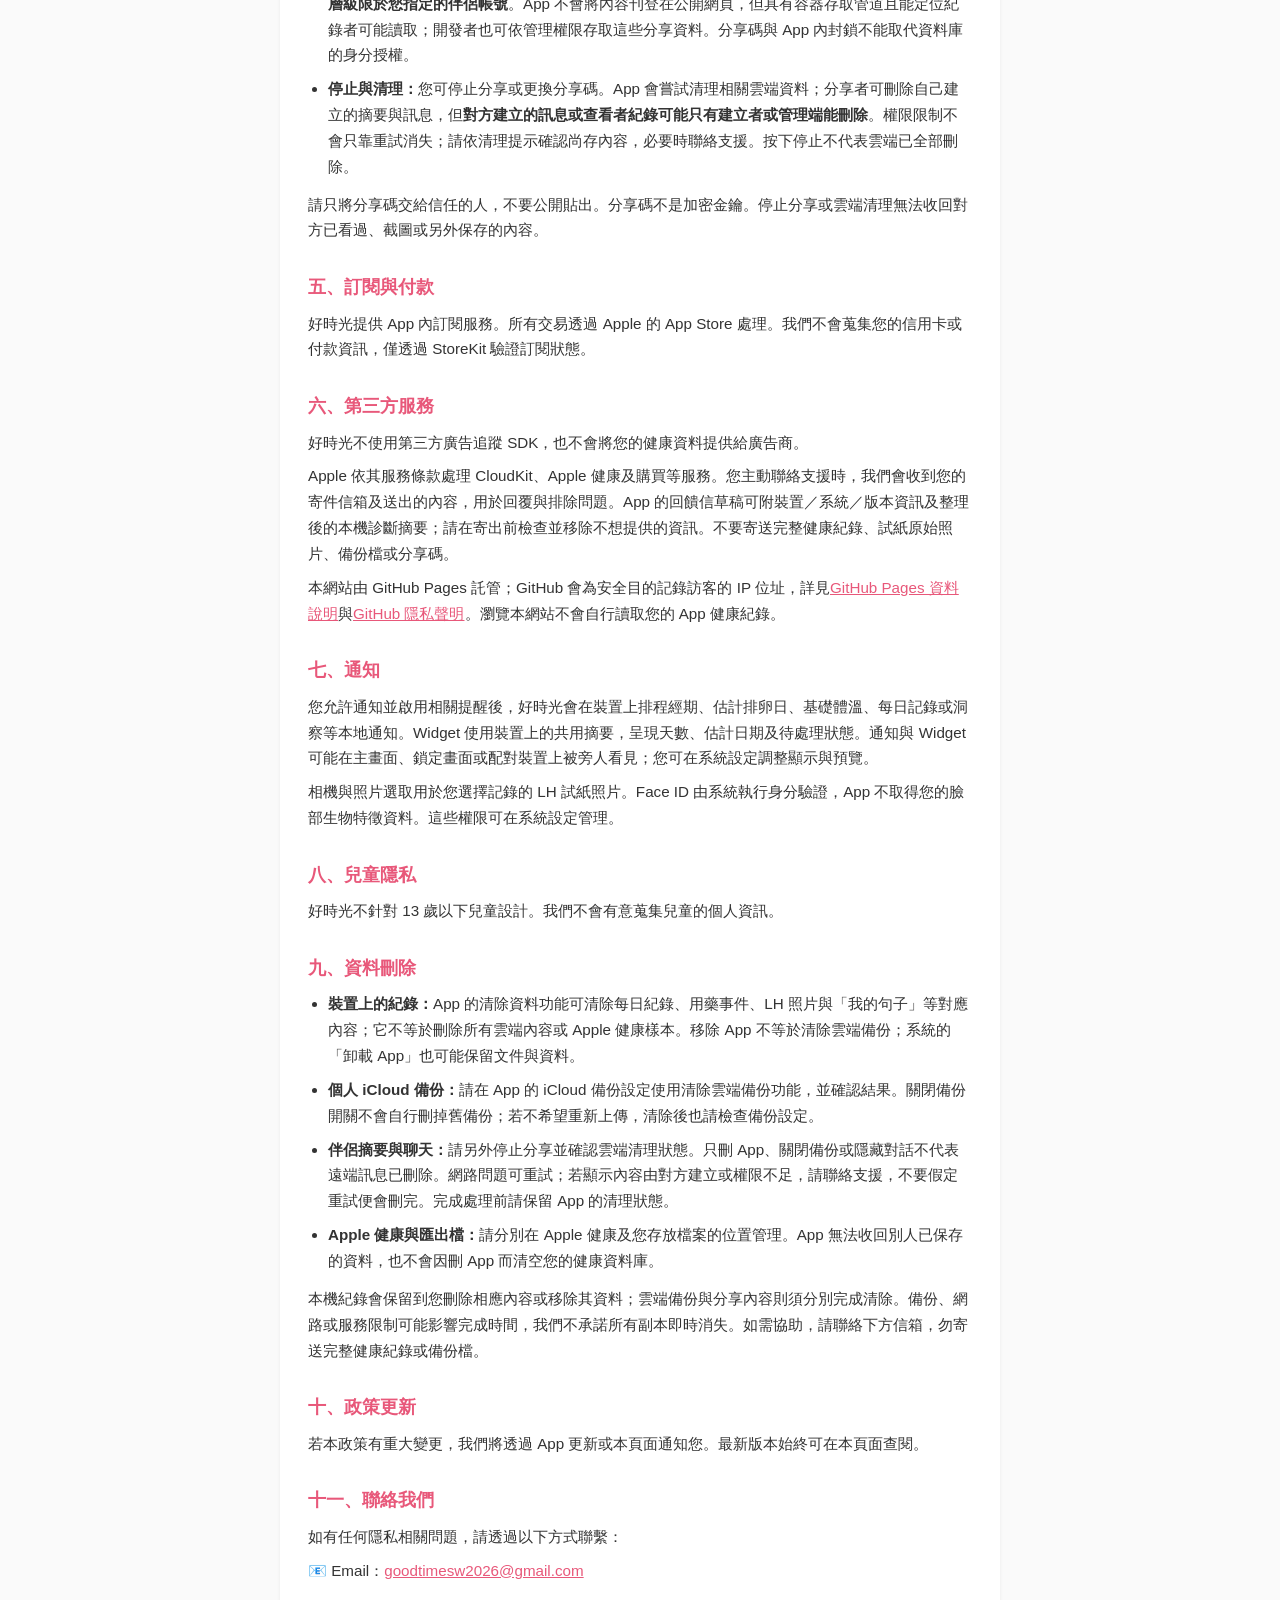
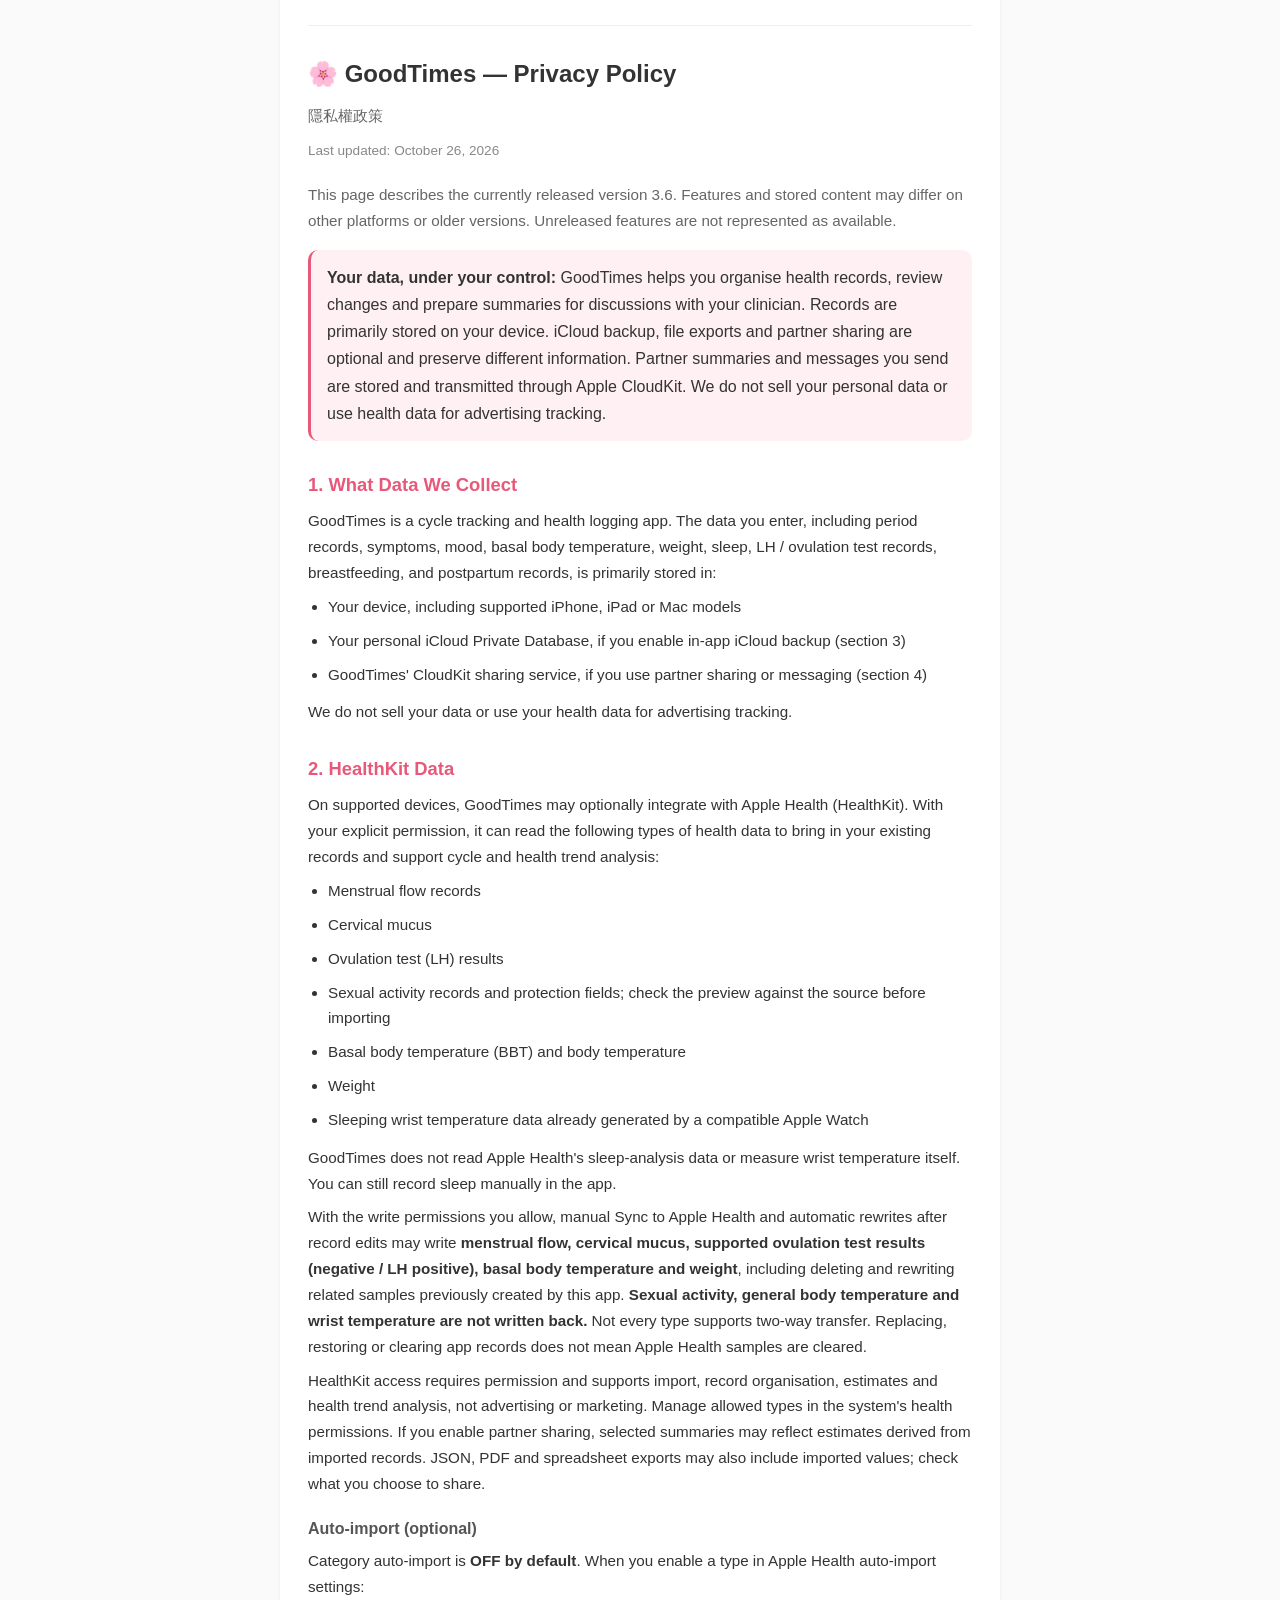
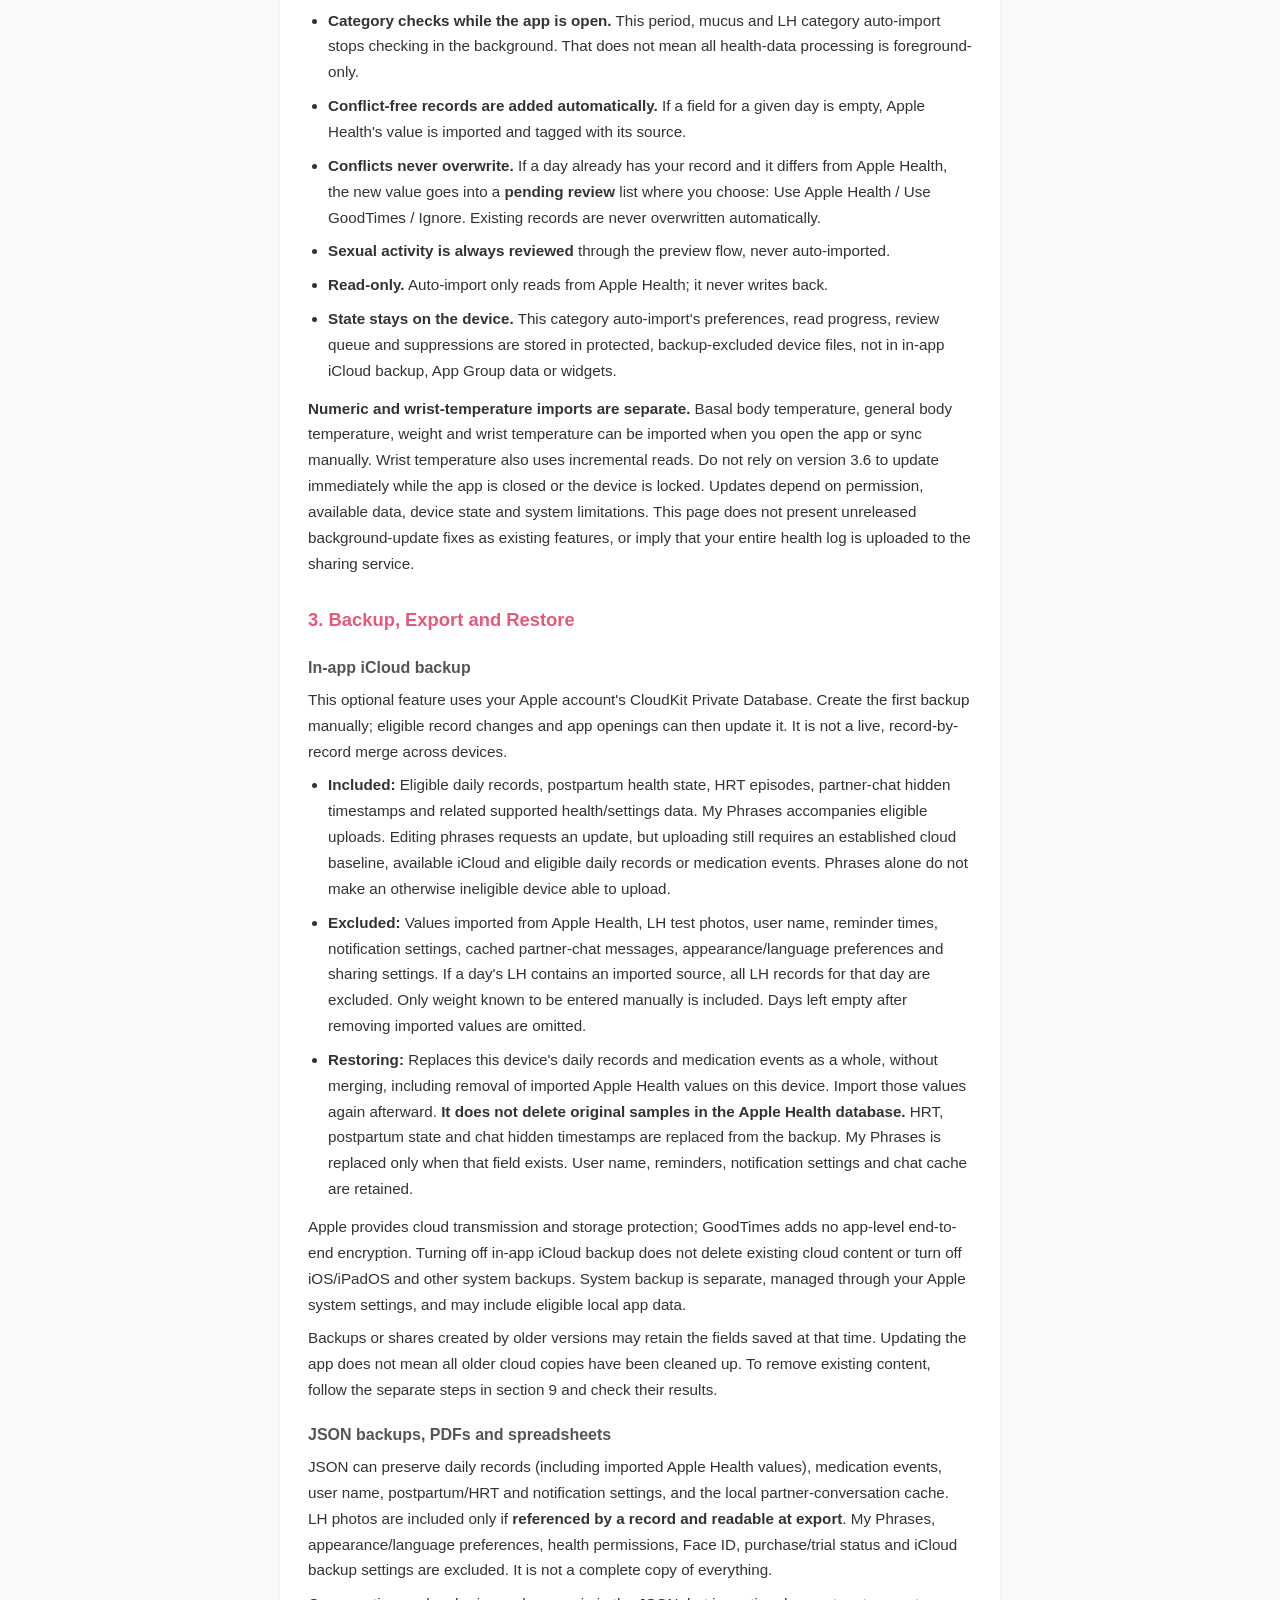
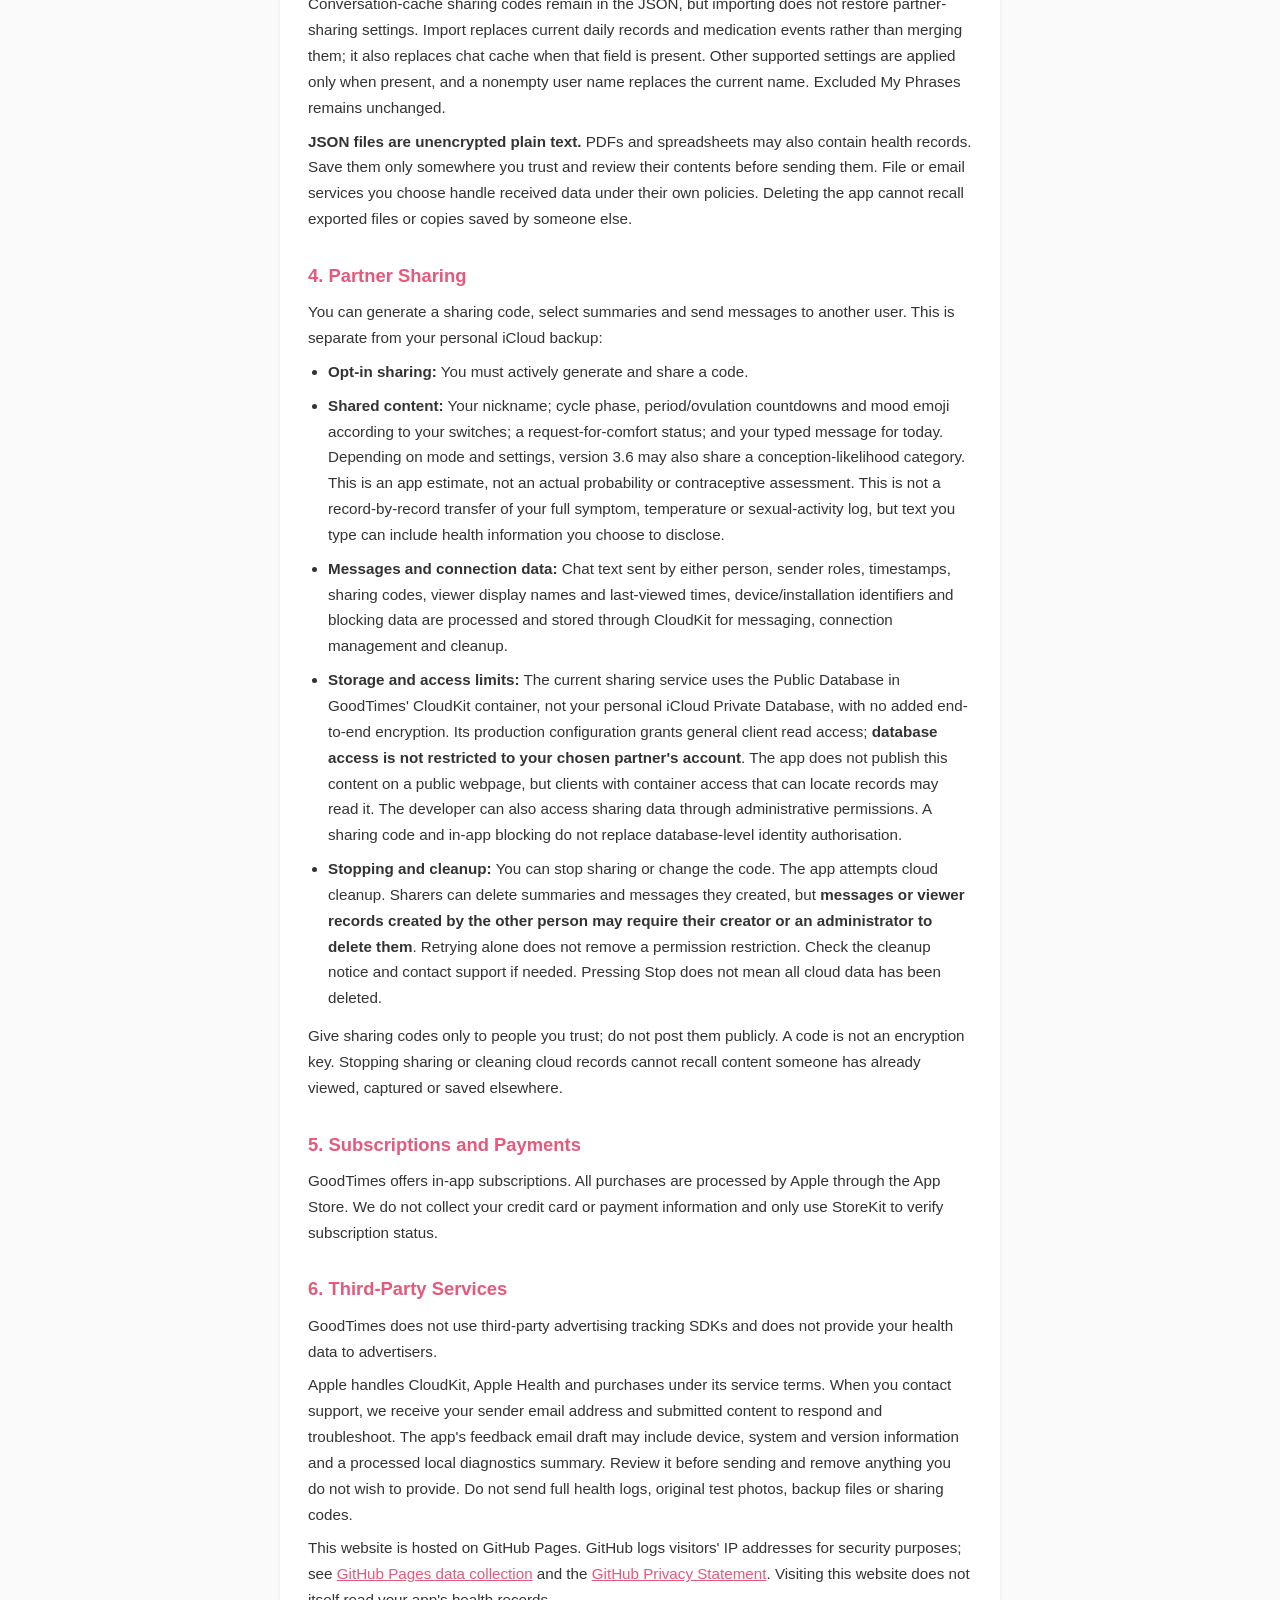
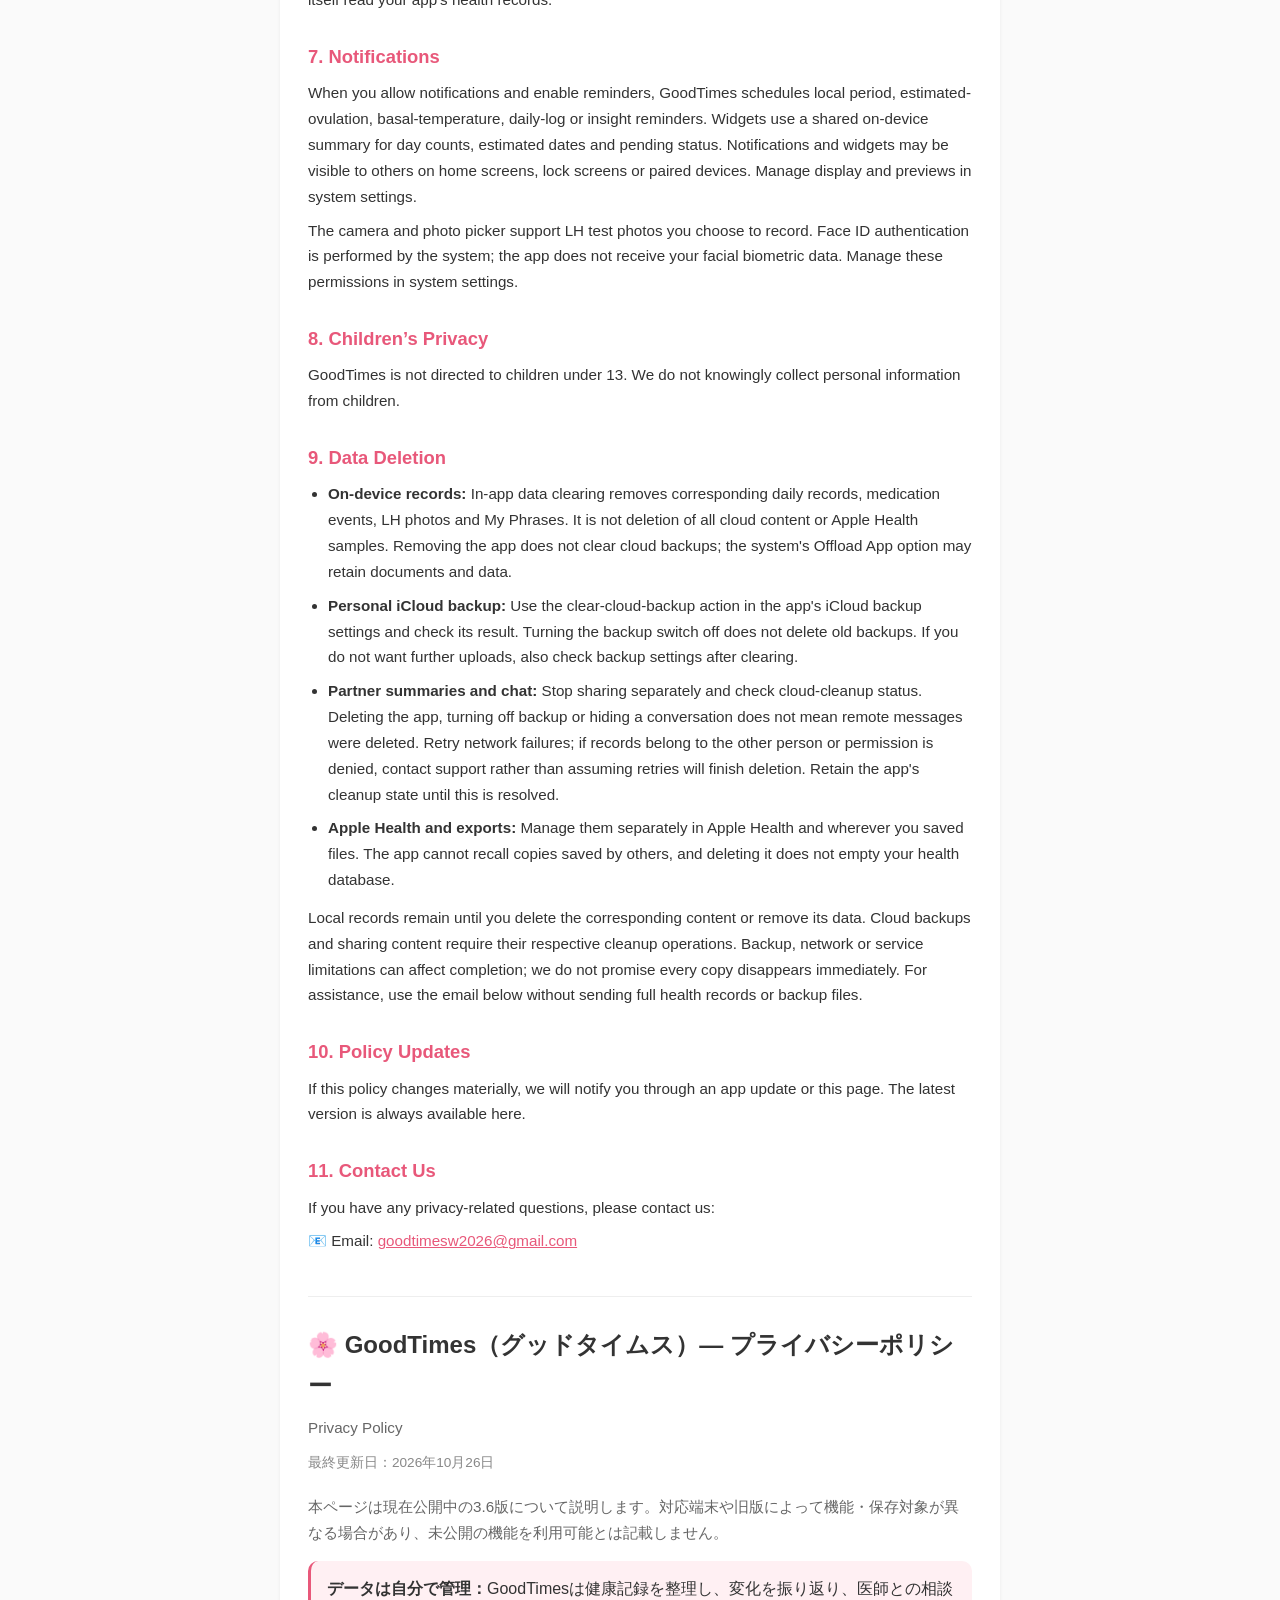
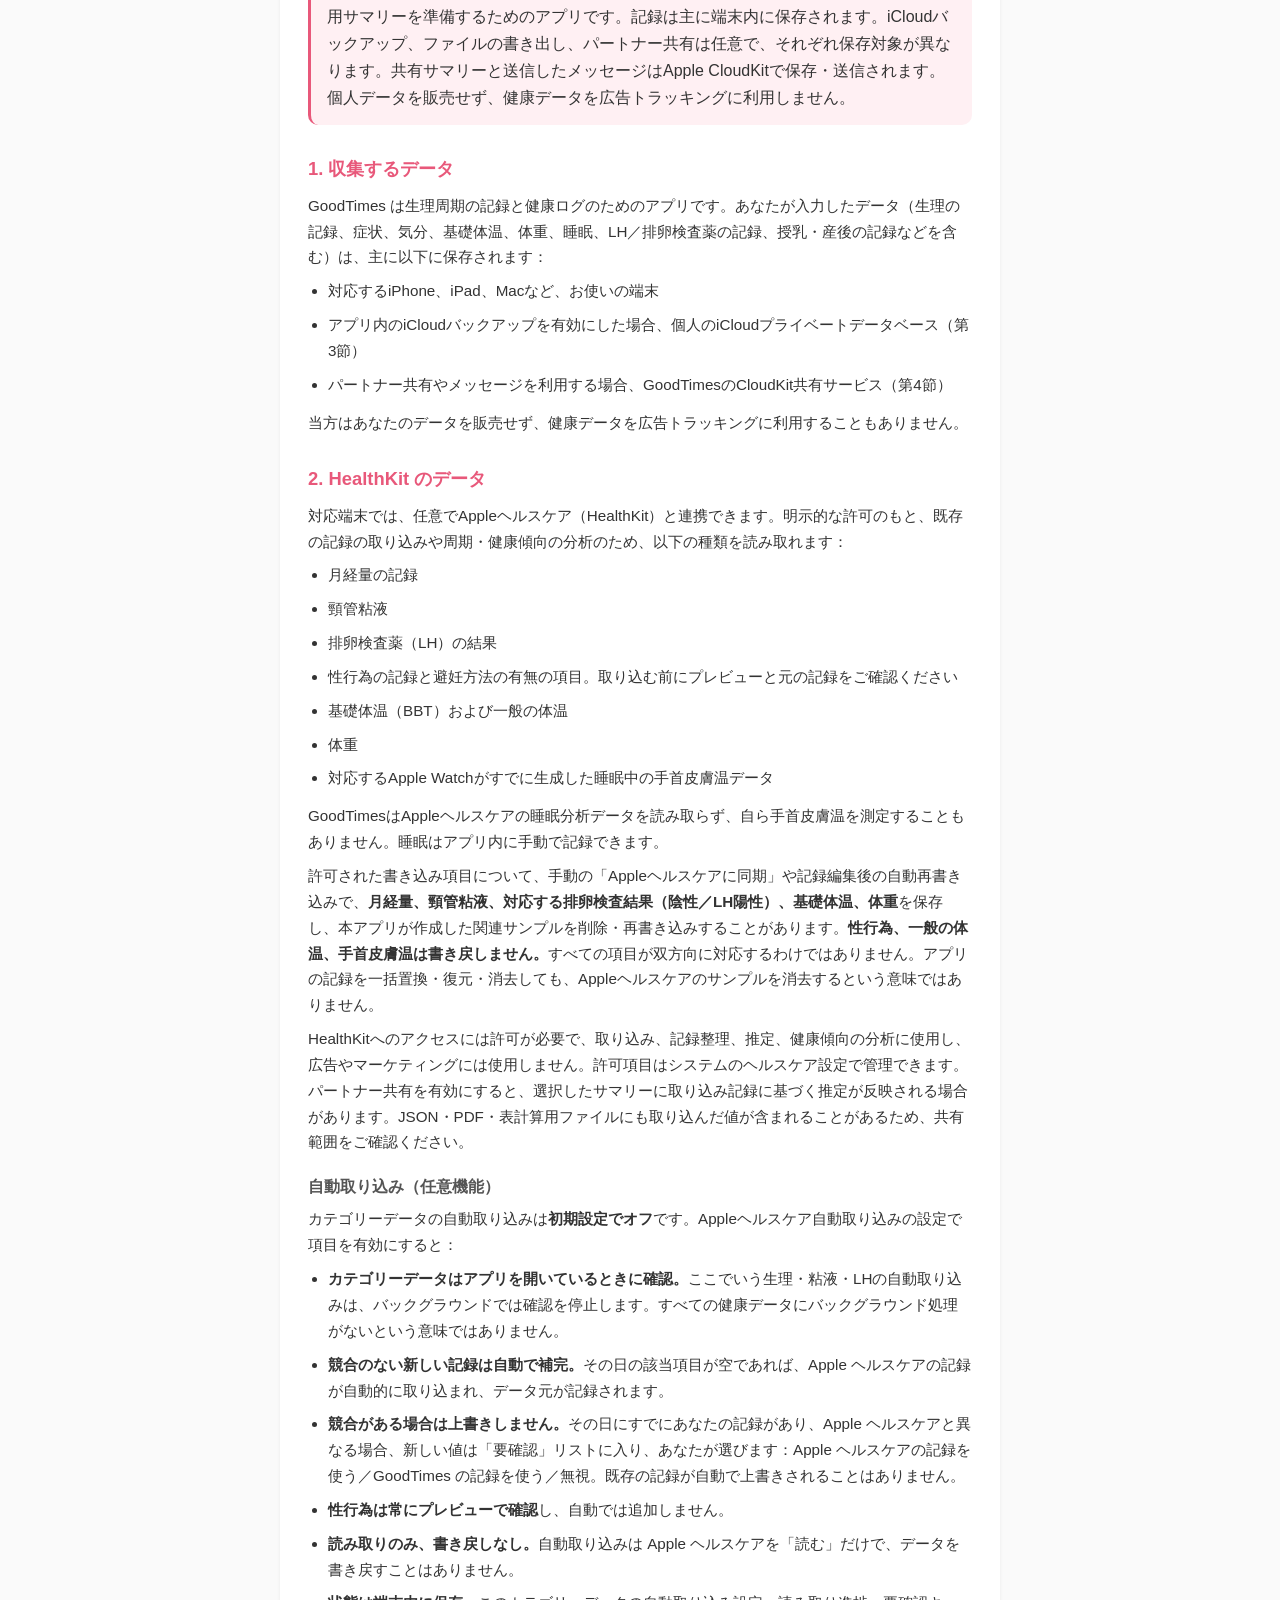
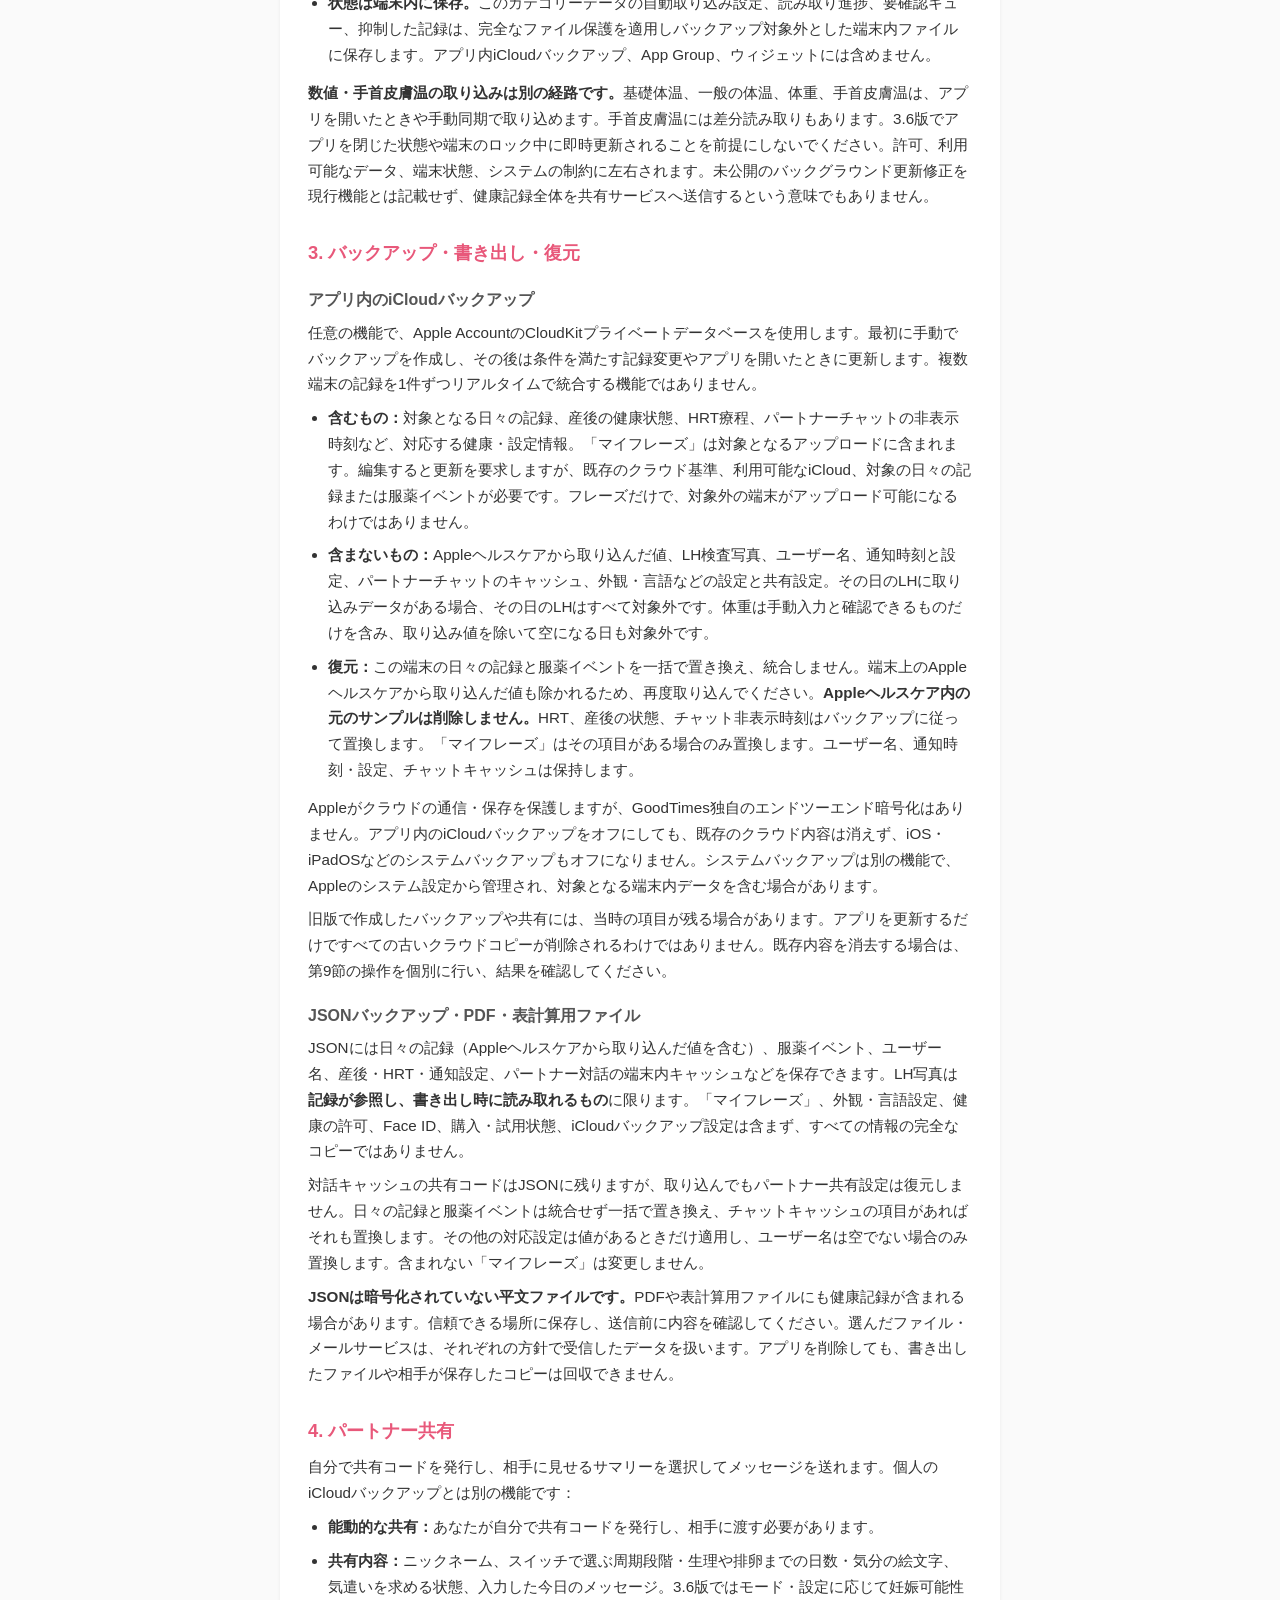
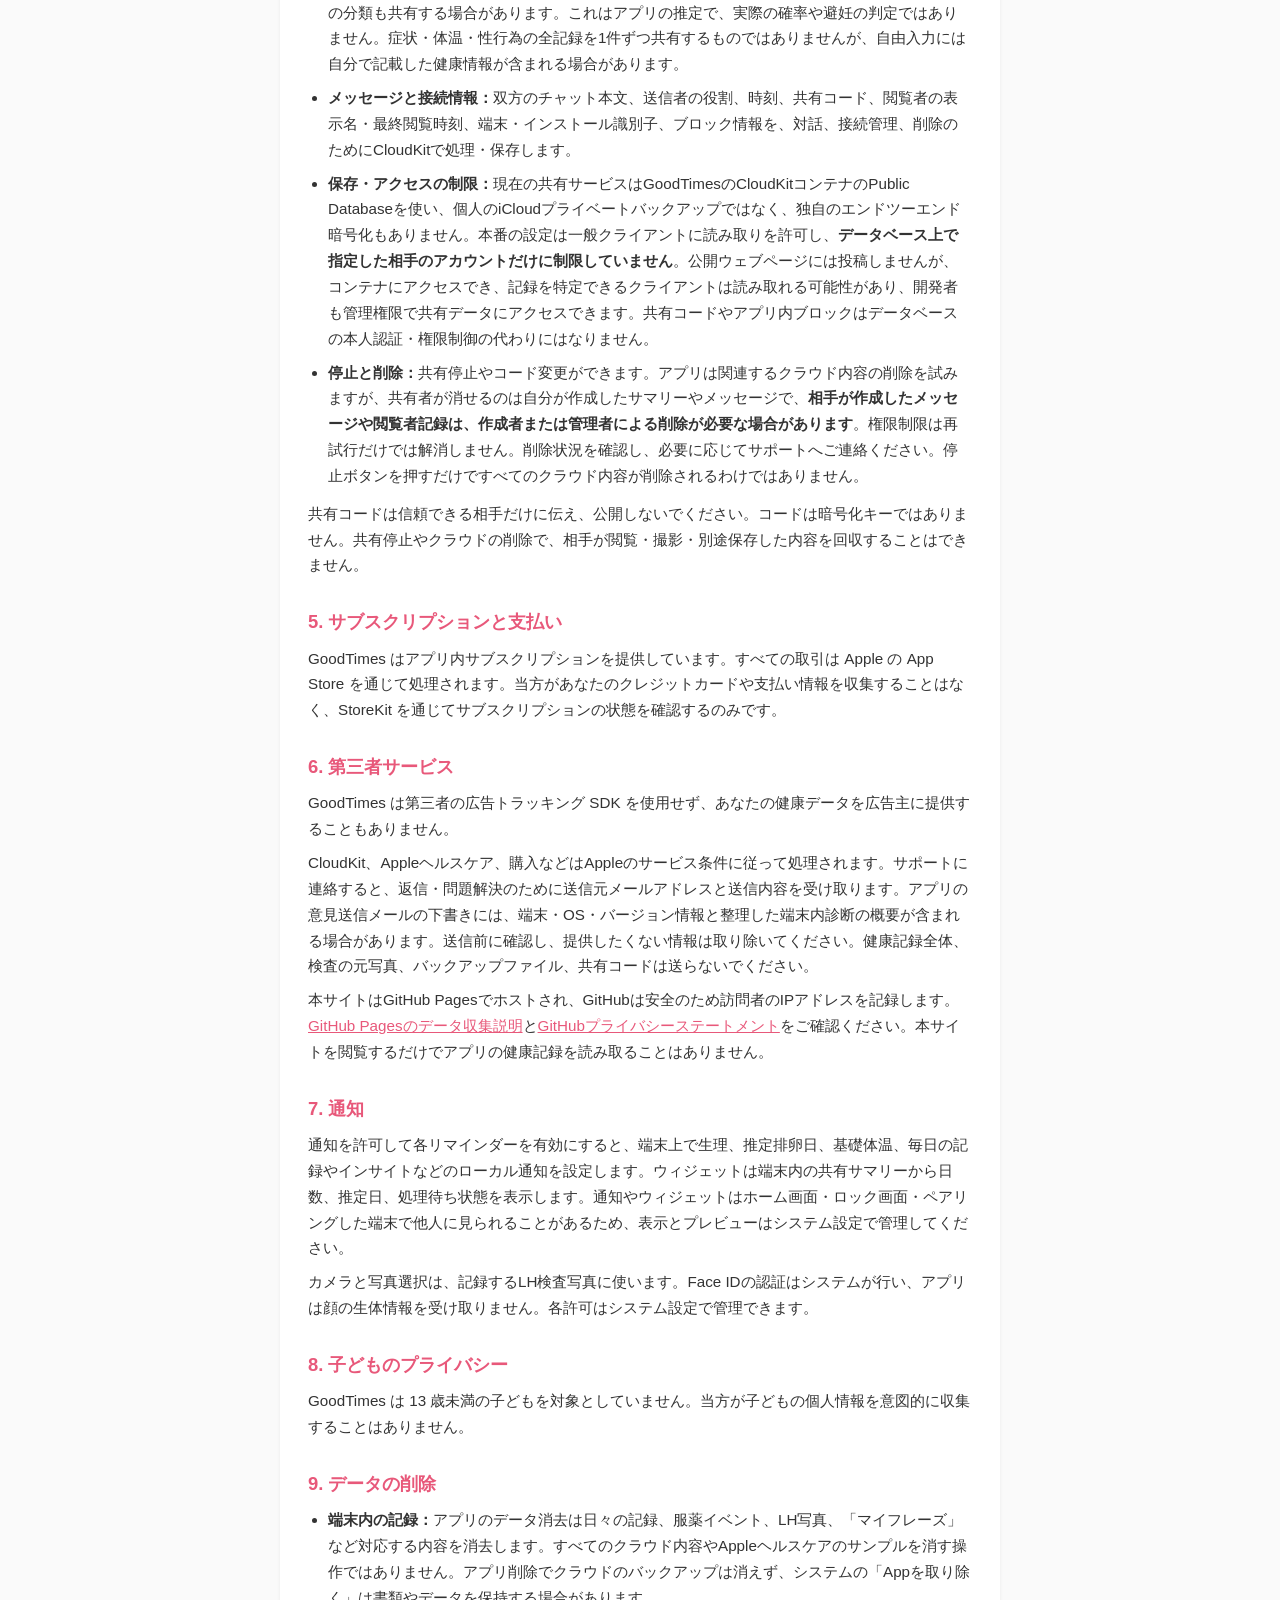
==== commit 0db81153: "Align public policies with released 3.6 data practices Update Traditional Chinese, English and Japan" ====
--- a/privacy.html
+++ b/privacy.html
@@ -36,71 +36,98 @@
     <section id="zh-Hant" class="language-section" lang="zh-Hant">
         <h1>🌸 好時光 GoodTimes — 隱私權政策</h1>
         <p class="subtitle">Privacy Policy</p>
-        <p class="date">生效日期：2026 年 6 月 16 日</p>
+        <p class="date">最後更新：2026 年 10 月 26 日</p>
+        <p class="subtitle" data-release="3.6">本頁說明目前上架的 3.6 版。不同平台與舊版本的功能及保存範圍可能不同；未上線功能不代表已可使用。</p>
 
         <div class="highlight">
-            <strong>核心承諾：</strong>您的健康資料主要儲存在您的裝置上。您手動輸入的資料可選擇同步到個人 iCloud 帳號；從 Apple 健康匯入的來源資料不會上傳至 iCloud。若您使用伴侶分享功能，僅您選擇的有限摘要資訊會透過 Apple CloudKit 傳送。我們不會販賣您的任何個人資料。
+            <strong>資料由您掌握：</strong>好時光協助您整理健康紀錄、回顧變化，並準備與醫師討論的摘要。紀錄主要保存在裝置上；您可另外選擇 iCloud 備份、匯出檔案或伴侶分享。不同功能保存的範圍不同；伴侶摘要與您傳送的訊息會經由 Apple CloudKit 儲存及傳送。我們不販賣您的個人資料，也不將健康資料用於廣告追蹤。
         </div>
 
         <h2>一、我們蒐集什麼資料</h2>
         <p>好時光是一款經期追蹤與健康記錄 App。您輸入的資料（包括經期記錄、症狀、情緒、基礎體溫、體重、睡眠、LH / 排卵試紙、哺乳與產後記錄等）主要儲存於：</p>
         <ul>
-            <li>您的 iPhone / iPad 本機儲存空間</li>
-            <li>您的個人 iCloud 帳號（若您啟用 iCloud 同步功能）</li>
+            <li>您的裝置，包括支援的 iPhone、iPad 或 Mac</li>
+            <li>您的個人 iCloud 私有資料庫（若您啟用 App 內的 iCloud 備份，範圍見第三節）</li>
+            <li>好時光的 CloudKit 分享服務（若您使用伴侶分享或傳送訊息，範圍見第四節）</li>
         </ul>
         <p>我們不會出售您的資料，也不會將您的健康資料用於廣告追蹤。</p>
 
         <h2>二、HealthKit 資料</h2>
-        <p>好時光可選擇性地與 Apple Health（HealthKit）整合。經您明確授權後，可讀取以下類型的健康資料以帶入既有紀錄並進行週期與健康趨勢分析：</p>
+        <p>在支援的裝置上，好時光可選擇性地與 Apple 健康（HealthKit）整合。經您明確授權後，可讀取以下類型的健康資料以帶入既有紀錄並進行週期與健康趨勢分析：</p>
         <ul>
             <li>月經流量紀錄</li>
             <li>子宮頸黏液</li>
             <li>排卵試紙（LH）結果</li>
-            <li>性行為紀錄（含是否使用保護措施）</li>
+            <li>性行為紀錄與保護措施欄位；匯入前請核對預覽及來源紀錄</li>
             <li>基礎體溫（BBT）與一般體溫</li>
             <li>體重</li>
-            <li>睡眠分析與 Apple Watch 手腕溫度趨勢</li>
-        </ul>
-        <p>其中，當您主動選擇「同步到 Apple 健康」時，好時光會將<strong>月經流量、子宮頸黏液、排卵試紙（陰性 / 陽性）、基礎體溫、體重</strong>寫回 Apple 健康。<strong>性行為、一般體溫、睡眠、手腕溫度</strong>僅供讀取，不會寫回 Apple 健康。</p>
-        <p>所有 HealthKit 資料存取均需您明確授權，且僅用於 App 功能與健康趨勢分析。我們不會將 HealthKit 資料用於廣告或行銷目的，也不會提供給第三方。</p>
+            <li>相容 Apple Watch 已產生的睡眠手腕溫度資料</li>
+        </ul>
+        <p>好時光不讀取 Apple 健康的「睡眠分析」資料，也不自行測量手腕溫度。您仍可在 App 手動記錄睡眠。</p>
+        <p>取得您允許的寫入權限後，手動「同步到 Apple 健康」及編輯紀錄後的自動補寫，可寫入<strong>月經流量、子宮頸黏液、支援的排卵試紙結果（陰性／LH 陽性）、基礎體溫、體重</strong>，並刪除、重寫本 App 先前建立的相關樣本。<strong>性行為、一般體溫與手腕溫度不會寫回</strong>；並非每種資料都支援雙向傳送。整批還原、匯入或清除 App 紀錄，不代表會清除 Apple 健康的樣本。</p>
+        <p>HealthKit 存取需經授權，用於匯入、記錄整理、估計與健康趨勢分析，不用於廣告或行銷。您可在系統的健康權限設定調整允許項目。若啟用伴侶分享，您選擇的摘要可能反映匯入紀錄所產生的估計；匯出 JSON、PDF 或試算表時，也可能包含匯入的值，請確認分享範圍。</p>
 
         <h3>自動匯入（選用功能）</h3>
-        <p>好時光 3.x 版加入了 Apple 健康自動匯入，<strong>預設為關閉</strong>。當您在「設定 → Apple Health 自動匯入」開啟某個類型時：</p>
-        <ul>
-            <li><strong>僅在前景使用時檢查。</strong>App 開著時，好時光才會用 Apple 健康的 Anchored Query 讀取新樣本；App 進入背景即停止，沒有背景傳遞。</li>
+        <p>分類資料自動匯入<strong>預設為關閉</strong>。當您在 Apple 健康自動匯入設定開啟某個類型時：</p>
+        <ul>
+            <li><strong>分類資料在 App 開啟時檢查。</strong>這裡的經期、黏液與 LH 分類資料自動匯入，在 App 進入背景時停止檢查；不代表所有健康資料都沒有背景處理。</li>
             <li><strong>沒有衝突的新紀錄自動補入。</strong>若當天該欄位是空的，Apple 健康的紀錄會自動匯入並標記來源。</li>
             <li><strong>有衝突時不覆蓋。</strong>若當天已有您的紀錄且與 Apple 健康不同，新值會進入「待確認」清單，由您選擇：使用 Apple 健康 / 使用好時光 / 忽略。既有紀錄不會被自動覆蓋。</li>
             <li><strong>性行為一律預覽匯入</strong>，不會自動加入。</li>
             <li><strong>僅讀取，不回寫。</strong>自動匯入只「讀」Apple 健康，不會把資料寫回。</li>
-            <li><strong>狀態留在裝置上。</strong>所有自動匯入狀態（偏好設定、讀取進度 anchor、待確認佇列、抑制紀錄）僅儲存在您的裝置，受完整檔案保護，不會進入 iCloud 備份、App Group 或 Widget。</li>
-        </ul>
-
-        <h2>三、iCloud 部分備份</h2>
-        <p>若您啟用 iCloud 同步，好時光會將以下資料儲存於您的個人 iCloud 私有資料庫，作為換機與災難恢復用途：每日紀錄（不含 Apple 健康來源欄位）、產後健康狀態設定、HRT 治療紀錄、伴侶聊天隱藏時間。iCloud 私有資料庫由 Apple 帳號保護，其他 App 無法讀取；傳輸與儲存由 Apple 加密，但本 App 目前未提供額外的應用層端對端加密。</p>
-        <p>下列項目<strong>不包含</strong>在此備份：使用者名稱、提醒設定（產後 / HRT / 通知排程）、伴侶聊天訊息快取，以及任何 Apple 健康來源欄位。您可以隨時在 App 內關閉 iCloud 同步；換機時請使用完整的 JSON 匯出備份檔保留所有資料，並在新裝置重新授權 Apple 健康再次匯入。</p>
+            <li><strong>狀態留在裝置上。</strong>這項分類資料自動匯入的狀態（偏好設定、讀取進度、待確認佇列、抑制紀錄）保存在受完整檔案保護、排除備份的裝置檔案，不納入 App 內的 iCloud 備份、App Group 或 Widget。</li>
+        </ul>
+        <p><strong>數值與手腕溫度是不同的路徑：</strong>基礎體溫、一般體溫、體重及手腕溫度可在開啟 App 或手動同步時帶入。手腕溫度另有增量讀取；請勿依賴 3.6 在 App 關閉或鎖定時即時更新。實際更新受授權、資料可用性、裝置狀態與系統限制影響。本頁不把尚未發佈的背景更新修正描述為現有功能，也不代表整份健康紀錄會上傳至分享服務。</p>
+
+        <h2>三、備份、匯出與還原</h2>
+        <h3>App 內的 iCloud 備份</h3>
+        <p>這項選用功能使用您 Apple 帳號的 CloudKit 私有資料庫。先手動建立第一份備份，之後在符合條件的紀錄變更與開啟 App 時更新；它不是多台裝置逐筆即時合併的服務。</p>
+        <ul>
+            <li><strong>會備份：</strong>可備份的每日紀錄、產後健康狀態、HRT 療程、伴侶聊天隱藏時間等健康與相關設定資料。「我的句子」隨符合條件的備份一起保存；修改句子會要求更新，但仍需已有雲端基準、iCloud 可用，且有可備份的每日紀錄或用藥事件。只有句子不能單獨建立原本不符合條件的備份。</li>
+            <li><strong>不會備份：</strong>從 Apple 健康匯入的值、LH 試紙照片、使用者名稱、提醒時間、通知設定、伴侶聊天訊息快取、外觀／語言等 App 偏好與分享設定。某天 LH 含匯入來源時，該天所有 LH 紀錄都排除；體重只有確認為手動輸入才納入；去掉匯入值後為空白的每日紀錄也不納入。</li>
+            <li><strong>還原：</strong>用雲端內容整份取代這台裝置的每日紀錄與用藥事件，不會逐筆合併；這台裝置上從 Apple 健康匯入的值也會移除，需再匯入。<strong>不會刪除 Apple 健康資料庫中的原始樣本。</strong>HRT、產後狀態與聊天隱藏時間依備份取代；「我的句子」只在備份有此欄位時取代。使用者名稱、提醒、通知設定與聊天快取保留。</li>
+        </ul>
+        <p>Apple 提供雲端傳輸與儲存保護；好時光沒有另加應用層的端對端加密。關閉 App 的 iCloud 備份不等於刪除既有雲端內容，也不等於關閉 iOS／iPadOS 等系統備份。系統備份是另外一項由您與 Apple 系統設定管理的功能，可能包含符合備份條件的本機資料。</p>
+        <p>舊版本建立的備份或分享可能保留當時的欄位；更新 App 不表示所有舊雲端副本已被清理。若您希望移除既有內容，請依第九節分別操作並確認結果。</p>
+        <h3>備份檔（JSON）、PDF 與試算表</h3>
+        <p>JSON 可保存每日紀錄（含從 Apple 健康匯入的值）、用藥事件、使用者名稱、產後／HRT 與通知設定、伴侶對話本機快取等。照片僅包含<strong>匯出時讀得到、且被紀錄引用</strong>的 LH 試紙照片。不包含「我的句子」、外觀／語言偏好、健康授權、Face ID、購買／試用狀態與 iCloud 備份設定；不是所有資料的完整副本。</p>
+        <p>對話快取中的分享碼會在 JSON 裡，但匯入不會重建伴侶分享設定。匯入會整份取代目前的每日紀錄與用藥事件，不合併；檔案含聊天快取時也取代快取。其他支援的設定在檔案有值時才套用，使用者名稱非空才取代；未包含的「我的句子」不變。</p>
+        <p><strong>JSON 是未加密的明文檔案。</strong>PDF 與試算表也可能含健康紀錄。請只保存到信任的位置，傳送前先檢查內容；您選擇的檔案或郵件服務會依其政策處理收到的資料。刪除 App 無法收回已匯出的檔案或對方保存的副本。</p>
 
         <h2>四、伴侶分享功能</h2>
-        <p>好時光提供「伴侶 / 家人分享」功能，讓您可以選擇性地與另一位使用者分享部分週期資訊。此功能使用 Apple CloudKit：</p>
+        <p>您可主動產生分享碼，選擇要讓對方了解的摘要與傳送的訊息。這與個人 iCloud 備份是兩項獨立功能：</p>
         <ul>
             <li><strong>主動分享：</strong>您必須主動產生分享碼並提供給對方</li>
-            <li><strong>有限資料：</strong>僅分享您選擇的週期摘要資訊，不包含詳細症狀、情緒、體溫、性行為等私密紀錄</li>
-            <li><strong>隨時撤銷：</strong>您可以隨時停止分享或重新產生分享碼</li>
-        </ul>
+            <li><strong>分享內容：</strong>暱稱、依開關選擇的週期階段、經期／排卵倒數、心情表情、需要關心的狀態，以及您輸入的今日訊息。3.6 依模式與設定也可能分享受孕可能性分類；這是 App 的估計，不是實際機率或避孕判斷。它不是逐筆分享整份症狀、體溫或性行為紀錄，但自由輸入的訊息可能包含您自行寫入的健康資訊。</li>
+            <li><strong>訊息與連線資料：</strong>雙方傳送的聊天文字、傳送者角色、時間、分享碼、查看者顯示名稱、最後查看時間，以及裝置／安裝識別與封鎖資料，會透過 CloudKit 處理與儲存，以提供對話、連線管理與清理功能。</li>
+            <li><strong>儲存與存取限制：</strong>目前分享服務使用好時光 CloudKit 容器的 Public Database，不是您的個人 iCloud 私有備份，也沒有另加端對端加密。正式資料庫授予一般用戶端讀取權限，<strong>並未在資料庫層級限於您指定的伴侶帳號</strong>。App 不會將內容刊登在公開網頁，但具有容器存取管道且能定位紀錄者可能讀取；開發者也可依管理權限存取這些分享資料。分享碼與 App 內封鎖不能取代資料庫的身分授權。</li>
+            <li><strong>停止與清理：</strong>您可停止分享或更換分享碼。App 會嘗試清理相關雲端資料；分享者可刪除自己建立的摘要與訊息，但<strong>對方建立的訊息或查看者紀錄可能只有建立者或管理端能刪除</strong>。權限限制不會只靠重試消失；請依清理提示確認尚存內容，必要時聯絡支援。按下停止不代表雲端已全部刪除。</li>
+        </ul>
+        <p>請只將分享碼交給信任的人，不要公開貼出。分享碼不是加密金鑰。停止分享或雲端清理無法收回對方已看過、截圖或另外保存的內容。</p>
 
         <h2>五、訂閱與付款</h2>
         <p>好時光提供 App 內訂閱服務。所有交易透過 Apple 的 App Store 處理。我們不會蒐集您的信用卡或付款資訊，僅透過 StoreKit 驗證訂閱狀態。</p>
 
         <h2>六、第三方服務</h2>
         <p>好時光不使用第三方廣告追蹤 SDK，也不會將您的健康資料提供給廣告商。</p>
+        <p>Apple 依其服務條款處理 CloudKit、Apple 健康及購買等服務。您主動聯絡支援時，我們會收到您的寄件信箱及送出的內容，用於回覆與排除問題。App 的回饋信草稿可附裝置／系統／版本資訊及整理後的本機診斷摘要；請在寄出前檢查並移除不想提供的資訊。不要寄送完整健康紀錄、試紙原始照片、備份檔或分享碼。</p>
+        <p>本網站由 GitHub Pages 託管；GitHub 會為安全目的記錄訪客的 IP 位址，詳見<a href="https://docs.github.com/en/pages/getting-started-with-github-pages/what-is-github-pages#data-collection">GitHub Pages 資料說明</a>與<a href="https://docs.github.com/en/site-policy/privacy-policies/github-general-privacy-statement">GitHub 隱私聲明</a>。瀏覽本網站不會自行讀取您的 App 健康紀錄。</p>
 
         <h2>七、通知</h2>
-        <p>好時光可發送本地推播通知（經期提醒、排卵提醒、BBT、每日記錄、用藥或智慧洞察提醒等）。這些通知主要在您的裝置上排程。</p>
+        <p>您允許通知並啟用相關提醒後，好時光會在裝置上排程經期、估計排卵日、基礎體溫、每日記錄或洞察等本地通知。Widget 使用裝置上的共用摘要，呈現天數、估計日期及待處理狀態。通知與 Widget 可能在主畫面、鎖定畫面或配對裝置上被旁人看見；您可在系統設定調整顯示與預覽。</p>
+        <p>相機與照片選取用於您選擇記錄的 LH 試紙照片。Face ID 由系統執行身分驗證，App 不取得您的臉部生物特徵資料。這些權限可在系統設定管理。</p>
 
         <h2>八、兒童隱私</h2>
         <p>好時光不針對 13 歲以下兒童設計。我們不會有意蒐集兒童的個人資訊。</p>
 
         <h2>九、資料刪除</h2>
-        <p>您可以刪除 App，或使用 iOS 的 App 資料管理方式移除本機資料。若您已啟用 iCloud 同步，建議先在 App 內關閉同步或確認是否需要匯出 JSON 備份，以避免之後重新安裝時再次同步舊資料。</p>
+        <ul>
+            <li><strong>裝置上的紀錄：</strong>App 的清除資料功能可清除每日紀錄、用藥事件、LH 照片與「我的句子」等對應內容；它不等於刪除所有雲端內容或 Apple 健康樣本。移除 App 不等於清除雲端備份；系統的「卸載 App」也可能保留文件與資料。</li>
+            <li><strong>個人 iCloud 備份：</strong>請在 App 的 iCloud 備份設定使用清除雲端備份功能，並確認結果。關閉備份開關不會自行刪掉舊備份；若不希望重新上傳，清除後也請檢查備份設定。</li>
+            <li><strong>伴侶摘要與聊天：</strong>請另外停止分享並確認雲端清理狀態。只刪 App、關閉備份或隱藏對話不代表遠端訊息已刪除。網路問題可重試；若顯示內容由對方建立或權限不足，請聯絡支援，不要假定重試便會刪完。完成處理前請保留 App 的清理狀態。</li>
+            <li><strong>Apple 健康與匯出檔：</strong>請分別在 Apple 健康及您存放檔案的位置管理。App 無法收回別人已保存的資料，也不會因刪 App 而清空您的健康資料庫。</li>
+        </ul>
+        <p>本機紀錄會保留到您刪除相應內容或移除其資料；雲端備份與分享內容則須分別完成清除。備份、網路或服務限制可能影響完成時間，我們不承諾所有副本即時消失。如需協助，請聯絡下方信箱，勿寄送完整健康紀錄或備份檔。</p>
 
         <h2>十、政策更新</h2>
         <p>若本政策有重大變更，我們將透過 App 更新或本頁面通知您。最新版本始終可在本頁面查閱。</p>
@@ -115,71 +142,99 @@
     <section id="en" class="language-section" lang="en">
         <h1>🌸 GoodTimes — Privacy Policy</h1>
         <p class="subtitle">隱私權政策</p>
-        <p class="date">Effective date: June 16, 2026</p>
+        <p class="date">Last updated: October 26, 2026</p>
+        <p class="subtitle" data-release="3.6">This page describes the currently released version 3.6. Features and stored content may differ on other platforms or older versions. Unreleased features are not represented as available.</p>
 
         <div class="highlight">
-            <strong>Core promise:</strong> Your health data is primarily stored on your device. Data you enter manually may optionally sync to your personal iCloud account; source data imported from Apple Health is not uploaded to iCloud. If you use partner sharing, only the limited summary information you choose to share is transmitted through Apple CloudKit. We do not sell your personal data.
+            <strong>Your data, under your control:</strong> GoodTimes helps you organise health records, review changes and prepare summaries for discussions with your clinician. Records are primarily stored on your device. iCloud backup, file exports and partner sharing are optional and preserve different information. Partner summaries and messages you send are stored and transmitted through Apple CloudKit. We do not sell your personal data or use health data for advertising tracking.
         </div>
 
         <h2>1. What Data We Collect</h2>
         <p>GoodTimes is a cycle tracking and health logging app. The data you enter, including period records, symptoms, mood, basal body temperature, weight, sleep, LH / ovulation test records, breastfeeding, and postpartum records, is primarily stored in:</p>
         <ul>
-            <li>Your iPhone / iPad local storage</li>
-            <li>Your personal iCloud account, if you enable iCloud sync</li>
+            <li>Your device, including supported iPhone, iPad or Mac models</li>
+            <li>Your personal iCloud Private Database, if you enable in-app iCloud backup (section 3)</li>
+            <li>GoodTimes' CloudKit sharing service, if you use partner sharing or messaging (section 4)</li>
         </ul>
         <p>We do not sell your data or use your health data for advertising tracking.</p>
 
         <h2>2. HealthKit Data</h2>
-        <p>GoodTimes may optionally integrate with Apple Health (HealthKit). With your explicit permission, it can read the following types of health data to bring in your existing records and support cycle and health trend analysis:</p>
+        <p>On supported devices, GoodTimes may optionally integrate with Apple Health (HealthKit). With your explicit permission, it can read the following types of health data to bring in your existing records and support cycle and health trend analysis:</p>
         <ul>
             <li>Menstrual flow records</li>
             <li>Cervical mucus</li>
             <li>Ovulation test (LH) results</li>
-            <li>Sexual activity records (including whether protection was used)</li>
+            <li>Sexual activity records and protection fields; check the preview against the source before importing</li>
             <li>Basal body temperature (BBT) and body temperature</li>
             <li>Weight</li>
-            <li>Sleep analysis and Apple Watch wrist temperature trends</li>
-        </ul>
-        <p>When you actively choose "Sync to Apple Health," GoodTimes writes <strong>menstrual flow, cervical mucus, ovulation tests (negative / positive), basal body temperature, and weight</strong> back to Apple Health. <strong>Sexual activity, body temperature, sleep, and wrist temperature</strong> are read-only and are never written back to Apple Health.</p>
-        <p>HealthKit access requires your explicit permission and is used only for app functionality and health trend analysis. We do not use HealthKit data for advertising or marketing, and we do not share it with third parties.</p>
+            <li>Sleeping wrist temperature data already generated by a compatible Apple Watch</li>
+        </ul>
+        <p>GoodTimes does not read Apple Health's sleep-analysis data or measure wrist temperature itself. You can still record sleep manually in the app.</p>
+        <p>With the write permissions you allow, manual Sync to Apple Health and automatic rewrites after record edits may write <strong>menstrual flow, cervical mucus, supported ovulation test results (negative / LH positive), basal body temperature and weight</strong>, including deleting and rewriting related samples previously created by this app. <strong>Sexual activity, general body temperature and wrist temperature are not written back.</strong> Not every type supports two-way transfer. Replacing, restoring or clearing app records does not mean Apple Health samples are cleared.</p>
+        <p>HealthKit access requires permission and supports import, record organisation, estimates and health trend analysis, not advertising or marketing. Manage allowed types in the system's health permissions. If you enable partner sharing, selected summaries may reflect estimates derived from imported records. JSON, PDF and spreadsheet exports may also include imported values; check what you choose to share.</p>
 
         <h3>Auto-import (optional)</h3>
-        <p>GoodTimes 3.x adds optional Apple Health auto-import, which is <strong>OFF by default</strong>. When you turn on a type under <strong>Settings → Apple Health Auto-Import</strong>:</p>
-        <ul>
-            <li><strong>Foreground-only checks.</strong> GoodTimes uses Apple Health's Anchored Query to read new samples only while the app is open; it stops when the app moves to the background — there is no background delivery.</li>
+        <p>Category auto-import is <strong>OFF by default</strong>. When you enable a type in Apple Health auto-import settings:</p>
+        <ul>
+            <li><strong>Category checks while the app is open.</strong> This period, mucus and LH category auto-import stops checking in the background. That does not mean all health-data processing is foreground-only.</li>
             <li><strong>Conflict-free records are added automatically.</strong> If a field for a given day is empty, Apple Health's value is imported and tagged with its source.</li>
             <li><strong>Conflicts never overwrite.</strong> If a day already has your record and it differs from Apple Health, the new value goes into a <strong>pending review</strong> list where you choose: Use Apple Health / Use GoodTimes / Ignore. Existing records are never overwritten automatically.</li>
             <li><strong>Sexual activity is always reviewed</strong> through the preview flow, never auto-imported.</li>
             <li><strong>Read-only.</strong> Auto-import only reads from Apple Health; it never writes back.</li>
-            <li><strong>State stays on the device.</strong> All auto-import state (preferences, read-progress anchor, review queue, suppressions) is stored only on your device under complete file protection, and never enters iCloud backup, App Group defaults, or widget snapshots.</li>
-        </ul>
-
-        <h2>3. iCloud Partial Backup</h2>
-        <p>If you enable iCloud sync, GoodTimes stores the following data in your personal iCloud Private Database as a switch-device and disaster-recovery safety net: daily records (excluding Apple Health sourced fields), postpartum health-state settings, HRT treatment episodes, and partner conversation hidden timestamps. iCloud Private Databases are protected by your Apple account and cannot be read by other apps. Apple encrypts data in transit and at rest, but GoodTimes currently does not provide additional app-level end-to-end encryption.</p>
-        <p>The following items are <strong>not included</strong> in this backup: user name, reminder settings (postpartum / HRT / notification schedules), partner conversation message cache, and any Apple Health sourced fields. You can turn off iCloud sync in the app at any time. When switching devices, use a full JSON backup export to preserve everything, then reconnect Apple Health on the new device to import again.</p>
+            <li><strong>State stays on the device.</strong> This category auto-import's preferences, read progress, review queue and suppressions are stored in protected, backup-excluded device files, not in in-app iCloud backup, App Group data or widgets.</li>
+        </ul>
+
+        <p><strong>Numeric and wrist-temperature imports are separate.</strong> Basal body temperature, general body temperature, weight and wrist temperature can be imported when you open the app or sync manually. Wrist temperature also uses incremental reads. Do not rely on version 3.6 to update immediately while the app is closed or the device is locked. Updates depend on permission, available data, device state and system limitations. This page does not present unreleased background-update fixes as existing features, or imply that your entire health log is uploaded to the sharing service.</p>
+
+        <h2>3. Backup, Export and Restore</h2>
+        <h3>In-app iCloud backup</h3>
+        <p>This optional feature uses your Apple account's CloudKit Private Database. Create the first backup manually; eligible record changes and app openings can then update it. It is not a live, record-by-record merge across devices.</p>
+        <ul>
+            <li><strong>Included:</strong> Eligible daily records, postpartum health state, HRT episodes, partner-chat hidden timestamps and related supported health/settings data. My Phrases accompanies eligible uploads. Editing phrases requests an update, but uploading still requires an established cloud baseline, available iCloud and eligible daily records or medication events. Phrases alone do not make an otherwise ineligible device able to upload.</li>
+            <li><strong>Excluded:</strong> Values imported from Apple Health, LH test photos, user name, reminder times, notification settings, cached partner-chat messages, appearance/language preferences and sharing settings. If a day's LH contains an imported source, all LH records for that day are excluded. Only weight known to be entered manually is included. Days left empty after removing imported values are omitted.</li>
+            <li><strong>Restoring:</strong> Replaces this device's daily records and medication events as a whole, without merging, including removal of imported Apple Health values on this device. Import those values again afterward. <strong>It does not delete original samples in the Apple Health database.</strong> HRT, postpartum state and chat hidden timestamps are replaced from the backup. My Phrases is replaced only when that field exists. User name, reminders, notification settings and chat cache are retained.</li>
+        </ul>
+        <p>Apple provides cloud transmission and storage protection; GoodTimes adds no app-level end-to-end encryption. Turning off in-app iCloud backup does not delete existing cloud content or turn off iOS/iPadOS and other system backups. System backup is separate, managed through your Apple system settings, and may include eligible local app data.</p>
+        <p>Backups or shares created by older versions may retain the fields saved at that time. Updating the app does not mean all older cloud copies have been cleaned up. To remove existing content, follow the separate steps in section 9 and check their results.</p>
+        <h3>JSON backups, PDFs and spreadsheets</h3>
+        <p>JSON can preserve daily records (including imported Apple Health values), medication events, user name, postpartum/HRT and notification settings, and the local partner-conversation cache. LH photos are included only if <strong>referenced by a record and readable at export</strong>. My Phrases, appearance/language preferences, health permissions, Face ID, purchase/trial status and iCloud backup settings are excluded. It is not a complete copy of everything.</p>
+        <p>Conversation-cache sharing codes remain in the JSON, but importing does not restore partner-sharing settings. Import replaces current daily records and medication events rather than merging them; it also replaces chat cache when that field is present. Other supported settings are applied only when present, and a nonempty user name replaces the current name. Excluded My Phrases remains unchanged.</p>
+        <p><strong>JSON files are unencrypted plain text.</strong> PDFs and spreadsheets may also contain health records. Save them only somewhere you trust and review their contents before sending them. File or email services you choose handle received data under their own policies. Deleting the app cannot recall exported files or copies saved by someone else.</p>
 
         <h2>4. Partner Sharing</h2>
-        <p>GoodTimes provides an optional partner / family sharing feature that lets you share selected cycle summary information with another user through Apple CloudKit:</p>
+        <p>You can generate a sharing code, select summaries and send messages to another user. This is separate from your personal iCloud backup:</p>
         <ul>
             <li><strong>Opt-in sharing:</strong> You must actively generate and share a code.</li>
-            <li><strong>Limited information:</strong> Only selected summary information is shared. Detailed symptoms, mood, temperature, sexual activity, and other private logs are not shared.</li>
-            <li><strong>Revocable:</strong> You can stop sharing or regenerate your sharing code at any time.</li>
-        </ul>
+            <li><strong>Shared content:</strong> Your nickname; cycle phase, period/ovulation countdowns and mood emoji according to your switches; a request-for-comfort status; and your typed message for today. Depending on mode and settings, version 3.6 may also share a conception-likelihood category. This is an app estimate, not an actual probability or contraceptive assessment. This is not a record-by-record transfer of your full symptom, temperature or sexual-activity log, but text you type can include health information you choose to disclose.</li>
+            <li><strong>Messages and connection data:</strong> Chat text sent by either person, sender roles, timestamps, sharing codes, viewer display names and last-viewed times, device/installation identifiers and blocking data are processed and stored through CloudKit for messaging, connection management and cleanup.</li>
+            <li><strong>Storage and access limits:</strong> The current sharing service uses the Public Database in GoodTimes' CloudKit container, not your personal iCloud Private Database, with no added end-to-end encryption. Its production configuration grants general client read access; <strong>database access is not restricted to your chosen partner's account</strong>. The app does not publish this content on a public webpage, but clients with container access that can locate records may read it. The developer can also access sharing data through administrative permissions. A sharing code and in-app blocking do not replace database-level identity authorisation.</li>
+            <li><strong>Stopping and cleanup:</strong> You can stop sharing or change the code. The app attempts cloud cleanup. Sharers can delete summaries and messages they created, but <strong>messages or viewer records created by the other person may require their creator or an administrator to delete them</strong>. Retrying alone does not remove a permission restriction. Check the cleanup notice and contact support if needed. Pressing Stop does not mean all cloud data has been deleted.</li>
+        </ul>
+        <p>Give sharing codes only to people you trust; do not post them publicly. A code is not an encryption key. Stopping sharing or cleaning cloud records cannot recall content someone has already viewed, captured or saved elsewhere.</p>
 
         <h2>5. Subscriptions and Payments</h2>
         <p>GoodTimes offers in-app subscriptions. All purchases are processed by Apple through the App Store. We do not collect your credit card or payment information and only use StoreKit to verify subscription status.</p>
 
         <h2>6. Third-Party Services</h2>
         <p>GoodTimes does not use third-party advertising tracking SDKs and does not provide your health data to advertisers.</p>
+        <p>Apple handles CloudKit, Apple Health and purchases under its service terms. When you contact support, we receive your sender email address and submitted content to respond and troubleshoot. The app's feedback email draft may include device, system and version information and a processed local diagnostics summary. Review it before sending and remove anything you do not wish to provide. Do not send full health logs, original test photos, backup files or sharing codes.</p>
+        <p>This website is hosted on GitHub Pages. GitHub logs visitors' IP addresses for security purposes; see <a href="https://docs.github.com/en/pages/getting-started-with-github-pages/what-is-github-pages#data-collection">GitHub Pages data collection</a> and the <a href="https://docs.github.com/en/site-policy/privacy-policies/github-general-privacy-statement">GitHub Privacy Statement</a>. Visiting this website does not itself read your app's health records.</p>
 
         <h2>7. Notifications</h2>
-        <p>GoodTimes may send local notifications, such as period reminders, ovulation reminders, BBT reminders, daily log reminders, medication reminders, or insight reminders. These notifications are primarily scheduled on your device.</p>
+        <p>When you allow notifications and enable reminders, GoodTimes schedules local period, estimated-ovulation, basal-temperature, daily-log or insight reminders. Widgets use a shared on-device summary for day counts, estimated dates and pending status. Notifications and widgets may be visible to others on home screens, lock screens or paired devices. Manage display and previews in system settings.</p>
+        <p>The camera and photo picker support LH test photos you choose to record. Face ID authentication is performed by the system; the app does not receive your facial biometric data. Manage these permissions in system settings.</p>
 
         <h2>8. Children’s Privacy</h2>
         <p>GoodTimes is not directed to children under 13. We do not knowingly collect personal information from children.</p>
 
         <h2>9. Data Deletion</h2>
-        <p>You can delete the app or use iOS app data management options to remove local data. If iCloud sync is enabled, we recommend turning off sync in the app or exporting a JSON backup first if you may need to keep a copy, so that old data does not sync back to the app if you reinstall it.</p>
+        <ul>
+            <li><strong>On-device records:</strong> In-app data clearing removes corresponding daily records, medication events, LH photos and My Phrases. It is not deletion of all cloud content or Apple Health samples. Removing the app does not clear cloud backups; the system's Offload App option may retain documents and data.</li>
+            <li><strong>Personal iCloud backup:</strong> Use the clear-cloud-backup action in the app's iCloud backup settings and check its result. Turning the backup switch off does not delete old backups. If you do not want further uploads, also check backup settings after clearing.</li>
+            <li><strong>Partner summaries and chat:</strong> Stop sharing separately and check cloud-cleanup status. Deleting the app, turning off backup or hiding a conversation does not mean remote messages were deleted. Retry network failures; if records belong to the other person or permission is denied, contact support rather than assuming retries will finish deletion. Retain the app's cleanup state until this is resolved.</li>
+            <li><strong>Apple Health and exports:</strong> Manage them separately in Apple Health and wherever you saved files. The app cannot recall copies saved by others, and deleting it does not empty your health database.</li>
+        </ul>
+        <p>Local records remain until you delete the corresponding content or remove its data. Cloud backups and sharing content require their respective cleanup operations. Backup, network or service limitations can affect completion; we do not promise every copy disappears immediately. For assistance, use the email below without sending full health records or backup files.</p>
 
         <h2>10. Policy Updates</h2>
         <p>If this policy changes materially, we will notify you through an app update or this page. The latest version is always available here.</p>
@@ -194,71 +249,99 @@
     <section id="ja" class="language-section" lang="ja">
         <h1>🌸 GoodTimes（グッドタイムス）— プライバシーポリシー</h1>
         <p class="subtitle">Privacy Policy</p>
-        <p class="date">発効日：2026年6月16日</p>
+        <p class="date">最終更新日：2026年10月26日</p>
+        <p class="subtitle" data-release="3.6">本ページは現在公開中の3.6版について説明します。対応端末や旧版によって機能・保存対象が異なる場合があり、未公開の機能を利用可能とは記載しません。</p>
 
         <div class="highlight">
-            <strong>基本のお約束：</strong>あなたの健康データは主にお使いの端末に保存されます。手動で入力したデータは、任意で個人の iCloud アカウントに同期できます。Apple ヘルスケアから取り込んだ元データが iCloud にアップロードされることはありません。パートナー共有を利用する場合も、あなたが共有を選んだ限られた要約情報のみが Apple CloudKit を通じて送信されます。当方があなたの個人データを販売することはありません。
+            <strong>データは自分で管理：</strong>GoodTimesは健康記録を整理し、変化を振り返り、医師との相談用サマリーを準備するためのアプリです。記録は主に端末内に保存されます。iCloudバックアップ、ファイルの書き出し、パートナー共有は任意で、それぞれ保存対象が異なります。共有サマリーと送信したメッセージはApple CloudKitで保存・送信されます。個人データを販売せず、健康データを広告トラッキングに利用しません。
         </div>
 
         <h2>1. 収集するデータ</h2>
         <p>GoodTimes は生理周期の記録と健康ログのためのアプリです。あなたが入力したデータ（生理の記録、症状、気分、基礎体温、体重、睡眠、LH／排卵検査薬の記録、授乳・産後の記録などを含む）は、主に以下に保存されます：</p>
         <ul>
-            <li>お使いの iPhone／iPad のローカルストレージ</li>
-            <li>個人の iCloud アカウント（iCloud 同期を有効にした場合）</li>
+            <li>対応するiPhone、iPad、Macなど、お使いの端末</li>
+            <li>アプリ内のiCloudバックアップを有効にした場合、個人のiCloudプライベートデータベース（第3節）</li>
+            <li>パートナー共有やメッセージを利用する場合、GoodTimesのCloudKit共有サービス（第4節）</li>
         </ul>
         <p>当方はあなたのデータを販売せず、健康データを広告トラッキングに利用することもありません。</p>
 
         <h2>2. HealthKit のデータ</h2>
-        <p>GoodTimes は任意で Apple ヘルスケア（HealthKit）と連携できます。あなたの明示的な許可のもと、既存の記録を取り込み、周期や健康トレンドの分析を行うために、以下の種類の健康データを読み取れます：</p>
+        <p>対応端末では、任意でAppleヘルスケア（HealthKit）と連携できます。明示的な許可のもと、既存の記録の取り込みや周期・健康傾向の分析のため、以下の種類を読み取れます：</p>
         <ul>
             <li>月経量の記録</li>
             <li>頸管粘液</li>
             <li>排卵検査薬（LH）の結果</li>
-            <li>性行為の記録（避妊の有無を含む）</li>
+            <li>性行為の記録と避妊方法の有無の項目。取り込む前にプレビューと元の記録をご確認ください</li>
             <li>基礎体温（BBT）および一般の体温</li>
             <li>体重</li>
-            <li>睡眠分析および Apple Watch の手首皮膚温トレンド</li>
-        </ul>
-        <p>このうち、あなたが「Apple ヘルスケアに同期」を自分で選んだ場合、GoodTimes は<strong>月経量・頸管粘液・排卵検査薬（陰性／陽性）・基礎体温・体重</strong>を Apple ヘルスケアに書き戻します。<strong>性行為・一般の体温・睡眠・手首皮膚温</strong>は読み取り専用で、Apple ヘルスケアへ書き戻されることはありません。</p>
-        <p>HealthKit へのアクセスはすべてあなたの明示的な許可を必要とし、アプリの機能と健康トレンドの分析にのみ使用します。当方が HealthKit のデータを広告やマーケティングに利用したり、第三者に提供したりすることはありません。</p>
+            <li>対応するApple Watchがすでに生成した睡眠中の手首皮膚温データ</li>
+        </ul>
+        <p>GoodTimesはAppleヘルスケアの睡眠分析データを読み取らず、自ら手首皮膚温を測定することもありません。睡眠はアプリ内に手動で記録できます。</p>
+        <p>許可された書き込み項目について、手動の「Appleヘルスケアに同期」や記録編集後の自動再書き込みで、<strong>月経量、頸管粘液、対応する排卵検査結果（陰性／LH陽性）、基礎体温、体重</strong>を保存し、本アプリが作成した関連サンプルを削除・再書き込みすることがあります。<strong>性行為、一般の体温、手首皮膚温は書き戻しません。</strong>すべての項目が双方向に対応するわけではありません。アプリの記録を一括置換・復元・消去しても、Appleヘルスケアのサンプルを消去するという意味ではありません。</p>
+        <p>HealthKitへのアクセスには許可が必要で、取り込み、記録整理、推定、健康傾向の分析に使用し、広告やマーケティングには使用しません。許可項目はシステムのヘルスケア設定で管理できます。パートナー共有を有効にすると、選択したサマリーに取り込み記録に基づく推定が反映される場合があります。JSON・PDF・表計算用ファイルにも取り込んだ値が含まれることがあるため、共有範囲をご確認ください。</p>
 
         <h3>自動取り込み（任意機能）</h3>
-        <p>GoodTimes 3.x では Apple ヘルスケアの自動取り込みを追加しましたが、<strong>初期設定はオフ</strong>です。「設定 → Apple ヘルスケア自動取り込み」で特定の種類をオンにすると：</p>
-        <ul>
-            <li><strong>フォアグラウンド使用時のみチェック。</strong>アプリが開いているときだけ、GoodTimes は Apple ヘルスケアの Anchored Query で新しいサンプルを読み取ります。アプリがバックグラウンドに移ると停止し、バックグラウンド配信は行いません。</li>
+        <p>カテゴリーデータの自動取り込みは<strong>初期設定でオフ</strong>です。Appleヘルスケア自動取り込みの設定で項目を有効にすると：</p>
+        <ul>
+            <li><strong>カテゴリーデータはアプリを開いているときに確認。</strong>ここでいう生理・粘液・LHの自動取り込みは、バックグラウンドでは確認を停止します。すべての健康データにバックグラウンド処理がないという意味ではありません。</li>
             <li><strong>競合のない新しい記録は自動で補完。</strong>その日の該当項目が空であれば、Apple ヘルスケアの記録が自動的に取り込まれ、データ元が記録されます。</li>
             <li><strong>競合がある場合は上書きしません。</strong>その日にすでにあなたの記録があり、Apple ヘルスケアと異なる場合、新しい値は「要確認」リストに入り、あなたが選びます：Apple ヘルスケアの記録を使う／GoodTimes の記録を使う／無視。既存の記録が自動で上書きされることはありません。</li>
             <li><strong>性行為は常にプレビューで確認</strong>し、自動では追加しません。</li>
             <li><strong>読み取りのみ、書き戻しなし。</strong>自動取り込みは Apple ヘルスケアを「読む」だけで、データを書き戻すことはありません。</li>
-            <li><strong>状態は端末内に保存。</strong>自動取り込みのすべての状態（設定、読み取り進捗の anchor、要確認キュー、抑制した記録）は、完全なファイル保護のもとお使いの端末にのみ保存され、iCloud バックアップ・App Group・ウィジェットに入ることはありません。</li>
-        </ul>
-
-        <h2>3. iCloud への部分バックアップ</h2>
-        <p>iCloud 同期を有効にした場合、GoodTimes は機種変更や災害復旧のために、以下のデータを個人の iCloud プライベートデータベースに保存します：日々の記録（Apple ヘルスケア由来の項目を除く）、産後の健康状態の設定、HRT 治療の記録、パートナーチャットの非表示時刻。iCloud プライベートデータベースはあなたの Apple アカウントで保護され、ほかのアプリからは読み取れません。通信時・保存時のデータは Apple によって暗号化されますが、本アプリは現時点でアプリ層の追加のエンドツーエンド暗号化は提供していません。</p>
-        <p>以下の項目はこのバックアップに<strong>含まれません</strong>：ユーザー名、リマインダー設定（産後／HRT／通知スケジュール）、パートナーチャットのメッセージキャッシュ、および Apple ヘルスケア由来のすべての項目。iCloud 同期はアプリ内でいつでもオフにできます。機種変更の際は、完全な JSON エクスポートのバックアップファイルですべてのデータを保存し、新しい端末で Apple ヘルスケアを再度許可してもう一度取り込んでください。</p>
+            <li><strong>状態は端末内に保存。</strong>このカテゴリーデータの自動取り込み設定、読み取り進捗、要確認キュー、抑制した記録は、完全なファイル保護を適用しバックアップ対象外とした端末内ファイルに保存します。アプリ内iCloudバックアップ、App Group、ウィジェットには含めません。</li>
+        </ul>
+
+        <p><strong>数値・手首皮膚温の取り込みは別の経路です。</strong>基礎体温、一般の体温、体重、手首皮膚温は、アプリを開いたときや手動同期で取り込めます。手首皮膚温には差分読み取りもあります。3.6版でアプリを閉じた状態や端末のロック中に即時更新されることを前提にしないでください。許可、利用可能なデータ、端末状態、システムの制約に左右されます。未公開のバックグラウンド更新修正を現行機能とは記載せず、健康記録全体を共有サービスへ送信するという意味でもありません。</p>
+
+        <h2>3. バックアップ・書き出し・復元</h2>
+        <h3>アプリ内のiCloudバックアップ</h3>
+        <p>任意の機能で、Apple AccountのCloudKitプライベートデータベースを使用します。最初に手動でバックアップを作成し、その後は条件を満たす記録変更やアプリを開いたときに更新します。複数端末の記録を1件ずつリアルタイムで統合する機能ではありません。</p>
+        <ul>
+            <li><strong>含むもの：</strong>対象となる日々の記録、産後の健康状態、HRT療程、パートナーチャットの非表示時刻など、対応する健康・設定情報。「マイフレーズ」は対象となるアップロードに含まれます。編集すると更新を要求しますが、既存のクラウド基準、利用可能なiCloud、対象の日々の記録または服薬イベントが必要です。フレーズだけで、対象外の端末がアップロード可能になるわけではありません。</li>
+            <li><strong>含まないもの：</strong>Appleヘルスケアから取り込んだ値、LH検査写真、ユーザー名、通知時刻と設定、パートナーチャットのキャッシュ、外観・言語などの設定と共有設定。その日のLHに取り込みデータがある場合、その日のLHはすべて対象外です。体重は手動入力と確認できるものだけを含み、取り込み値を除いて空になる日も対象外です。</li>
+            <li><strong>復元：</strong>この端末の日々の記録と服薬イベントを一括で置き換え、統合しません。端末上のAppleヘルスケアから取り込んだ値も除かれるため、再度取り込んでください。<strong>Appleヘルスケア内の元のサンプルは削除しません。</strong>HRT、産後の状態、チャット非表示時刻はバックアップに従って置換します。「マイフレーズ」はその項目がある場合のみ置換します。ユーザー名、通知時刻・設定、チャットキャッシュは保持します。</li>
+        </ul>
+        <p>Appleがクラウドの通信・保存を保護しますが、GoodTimes独自のエンドツーエンド暗号化はありません。アプリ内のiCloudバックアップをオフにしても、既存のクラウド内容は消えず、iOS・iPadOSなどのシステムバックアップもオフになりません。システムバックアップは別の機能で、Appleのシステム設定から管理され、対象となる端末内データを含む場合があります。</p>
+        <p>旧版で作成したバックアップや共有には、当時の項目が残る場合があります。アプリを更新するだけですべての古いクラウドコピーが削除されるわけではありません。既存内容を消去する場合は、第9節の操作を個別に行い、結果を確認してください。</p>
+        <h3>JSONバックアップ・PDF・表計算用ファイル</h3>
+        <p>JSONには日々の記録（Appleヘルスケアから取り込んだ値を含む）、服薬イベント、ユーザー名、産後・HRT・通知設定、パートナー対話の端末内キャッシュなどを保存できます。LH写真は<strong>記録が参照し、書き出し時に読み取れるもの</strong>に限ります。「マイフレーズ」、外観・言語設定、健康の許可、Face ID、購入・試用状態、iCloudバックアップ設定は含まず、すべての情報の完全なコピーではありません。</p>
+        <p>対話キャッシュの共有コードはJSONに残りますが、取り込んでもパートナー共有設定は復元しません。日々の記録と服薬イベントは統合せず一括で置き換え、チャットキャッシュの項目があればそれも置換します。その他の対応設定は値があるときだけ適用し、ユーザー名は空でない場合のみ置換します。含まれない「マイフレーズ」は変更しません。</p>
+        <p><strong>JSONは暗号化されていない平文ファイルです。</strong>PDFや表計算用ファイルにも健康記録が含まれる場合があります。信頼できる場所に保存し、送信前に内容を確認してください。選んだファイル・メールサービスは、それぞれの方針で受信したデータを扱います。アプリを削除しても、書き出したファイルや相手が保存したコピーは回収できません。</p>
 
         <h2>4. パートナー共有</h2>
-        <p>GoodTimes には「パートナー／家族と共有」機能があり、周期情報の一部を別のユーザーに任意で共有できます。この機能は Apple CloudKit を使用します：</p>
+        <p>自分で共有コードを発行し、相手に見せるサマリーを選択してメッセージを送れます。個人のiCloudバックアップとは別の機能です：</p>
         <ul>
             <li><strong>能動的な共有：</strong>あなたが自分で共有コードを発行し、相手に渡す必要があります。</li>
-            <li><strong>限られたデータ：</strong>あなたが選んだ周期の要約情報のみを共有し、詳しい症状・気分・体温・性行為などのプライベートな記録は含みません。</li>
-            <li><strong>いつでも取り消し：</strong>共有の停止や共有コードの再発行はいつでもできます。</li>
-        </ul>
+            <li><strong>共有内容：</strong>ニックネーム、スイッチで選ぶ周期段階・生理や排卵までの日数・気分の絵文字、気遣いを求める状態、入力した今日のメッセージ。3.6版ではモード・設定に応じて妊娠可能性の分類も共有する場合があります。これはアプリの推定で、実際の確率や避妊の判定ではありません。症状・体温・性行為の全記録を1件ずつ共有するものではありませんが、自由入力には自分で記載した健康情報が含まれる場合があります。</li>
+            <li><strong>メッセージと接続情報：</strong>双方のチャット本文、送信者の役割、時刻、共有コード、閲覧者の表示名・最終閲覧時刻、端末・インストール識別子、ブロック情報を、対話、接続管理、削除のためにCloudKitで処理・保存します。</li>
+            <li><strong>保存・アクセスの制限：</strong>現在の共有サービスはGoodTimesのCloudKitコンテナのPublic Databaseを使い、個人のiCloudプライベートバックアップではなく、独自のエンドツーエンド暗号化もありません。本番の設定は一般クライアントに読み取りを許可し、<strong>データベース上で指定した相手のアカウントだけに制限していません</strong>。公開ウェブページには投稿しませんが、コンテナにアクセスでき、記録を特定できるクライアントは読み取れる可能性があり、開発者も管理権限で共有データにアクセスできます。共有コードやアプリ内ブロックはデータベースの本人認証・権限制御の代わりにはなりません。</li>
+            <li><strong>停止と削除：</strong>共有停止やコード変更ができます。アプリは関連するクラウド内容の削除を試みますが、共有者が消せるのは自分が作成したサマリーやメッセージで、<strong>相手が作成したメッセージや閲覧者記録は、作成者または管理者による削除が必要な場合があります</strong>。権限制限は再試行だけでは解消しません。削除状況を確認し、必要に応じてサポートへご連絡ください。停止ボタンを押すだけですべてのクラウド内容が削除されるわけではありません。</li>
+        </ul>
+        <p>共有コードは信頼できる相手だけに伝え、公開しないでください。コードは暗号化キーではありません。共有停止やクラウドの削除で、相手が閲覧・撮影・別途保存した内容を回収することはできません。</p>
 
         <h2>5. サブスクリプションと支払い</h2>
         <p>GoodTimes はアプリ内サブスクリプションを提供しています。すべての取引は Apple の App Store を通じて処理されます。当方があなたのクレジットカードや支払い情報を収集することはなく、StoreKit を通じてサブスクリプションの状態を確認するのみです。</p>
 
         <h2>6. 第三者サービス</h2>
         <p>GoodTimes は第三者の広告トラッキング SDK を使用せず、あなたの健康データを広告主に提供することもありません。</p>
+        <p>CloudKit、Appleヘルスケア、購入などはAppleのサービス条件に従って処理されます。サポートに連絡すると、返信・問題解決のために送信元メールアドレスと送信内容を受け取ります。アプリの意見送信メールの下書きには、端末・OS・バージョン情報と整理した端末内診断の概要が含まれる場合があります。送信前に確認し、提供したくない情報は取り除いてください。健康記録全体、検査の元写真、バックアップファイル、共有コードは送らないでください。</p>
+        <p>本サイトはGitHub Pagesでホストされ、GitHubは安全のため訪問者のIPアドレスを記録します。<a href="https://docs.github.com/en/pages/getting-started-with-github-pages/what-is-github-pages#data-collection">GitHub Pagesのデータ収集説明</a>と<a href="https://docs.github.com/en/site-policy/privacy-policies/github-general-privacy-statement">GitHubプライバシーステートメント</a>をご確認ください。本サイトを閲覧するだけでアプリの健康記録を読み取ることはありません。</p>
 
         <h2>7. 通知</h2>
-        <p>GoodTimes はローカル通知（生理リマインダー、排卵リマインダー、BBT、毎日の記録、服薬やスマートインサイトのリマインダーなど）を送信することがあります。これらの通知は主にお使いの端末上でスケジュールされます。</p>
+        <p>通知を許可して各リマインダーを有効にすると、端末上で生理、推定排卵日、基礎体温、毎日の記録やインサイトなどのローカル通知を設定します。ウィジェットは端末内の共有サマリーから日数、推定日、処理待ち状態を表示します。通知やウィジェットはホーム画面・ロック画面・ペアリングした端末で他人に見られることがあるため、表示とプレビューはシステム設定で管理してください。</p>
+        <p>カメラと写真選択は、記録するLH検査写真に使います。Face IDの認証はシステムが行い、アプリは顔の生体情報を受け取りません。各許可はシステム設定で管理できます。</p>
 
         <h2>8. 子どものプライバシー</h2>
         <p>GoodTimes は 13 歳未満の子どもを対象としていません。当方が子どもの個人情報を意図的に収集することはありません。</p>
 
         <h2>9. データの削除</h2>
-        <p>アプリを削除するか、iOS のアプリデータ管理機能を使ってローカルデータを削除できます。iCloud 同期を有効にしている場合は、再インストール時に古いデータが再び同期されるのを避けるため、先にアプリ内で同期をオフにするか、必要に応じて JSON バックアップをエクスポートしておくことをおすすめします。</p>
+        <ul>
+            <li><strong>端末内の記録：</strong>アプリのデータ消去は日々の記録、服薬イベント、LH写真、「マイフレーズ」など対応する内容を消去します。すべてのクラウド内容やAppleヘルスケアのサンプルを消す操作ではありません。アプリ削除でクラウドのバックアップは消えず、システムの「Appを取り除く」は書類やデータを保持する場合があります。</li>
+            <li><strong>個人のiCloudバックアップ：</strong>アプリのiCloudバックアップ設定でクラウドのバックアップ消去を行い、結果を確認してください。スイッチをオフにするだけでは古いバックアップは消えません。再アップロードを望まない場合は消去後も設定を確認してください。</li>
+            <li><strong>パートナーのサマリーとチャット：</strong>別途共有を停止し、クラウドの削除状態を確認してください。アプリ削除、バックアップ停止、対話の非表示だけでは遠隔のメッセージは削除されません。通信の失敗は再試行できますが、相手が作成した内容や権限不足が表示される場合は、再試行で消せると判断せずサポートへご連絡ください。解決するまでアプリの削除状況を保持してください。</li>
+            <li><strong>Appleヘルスケアと書き出しファイル：</strong>Appleヘルスケアとファイル保存先で別々に管理してください。他人が保存したコピーは回収できず、アプリ削除で健康データベース全体が消えることもありません。</li>
+        </ul>
+        <p>端末の記録は対応する内容またはそのデータを削除するまで保持されます。クラウドのバックアップと共有内容は各消去操作の完了が必要です。バックアップ、通信、サービスの制約で完了まで時間がかかる場合があり、すべてのコピーの即時消去は保証しません。ご相談は下記メールへ、健康記録全体やバックアップファイルを送らずにお問い合わせください。</p>
 
         <h2>10. ポリシーの更新</h2>
         <p>本ポリシーに重要な変更がある場合、アプリの更新または本ページを通じてお知らせします。最新版は常に本ページでご確認いただけます。</p>
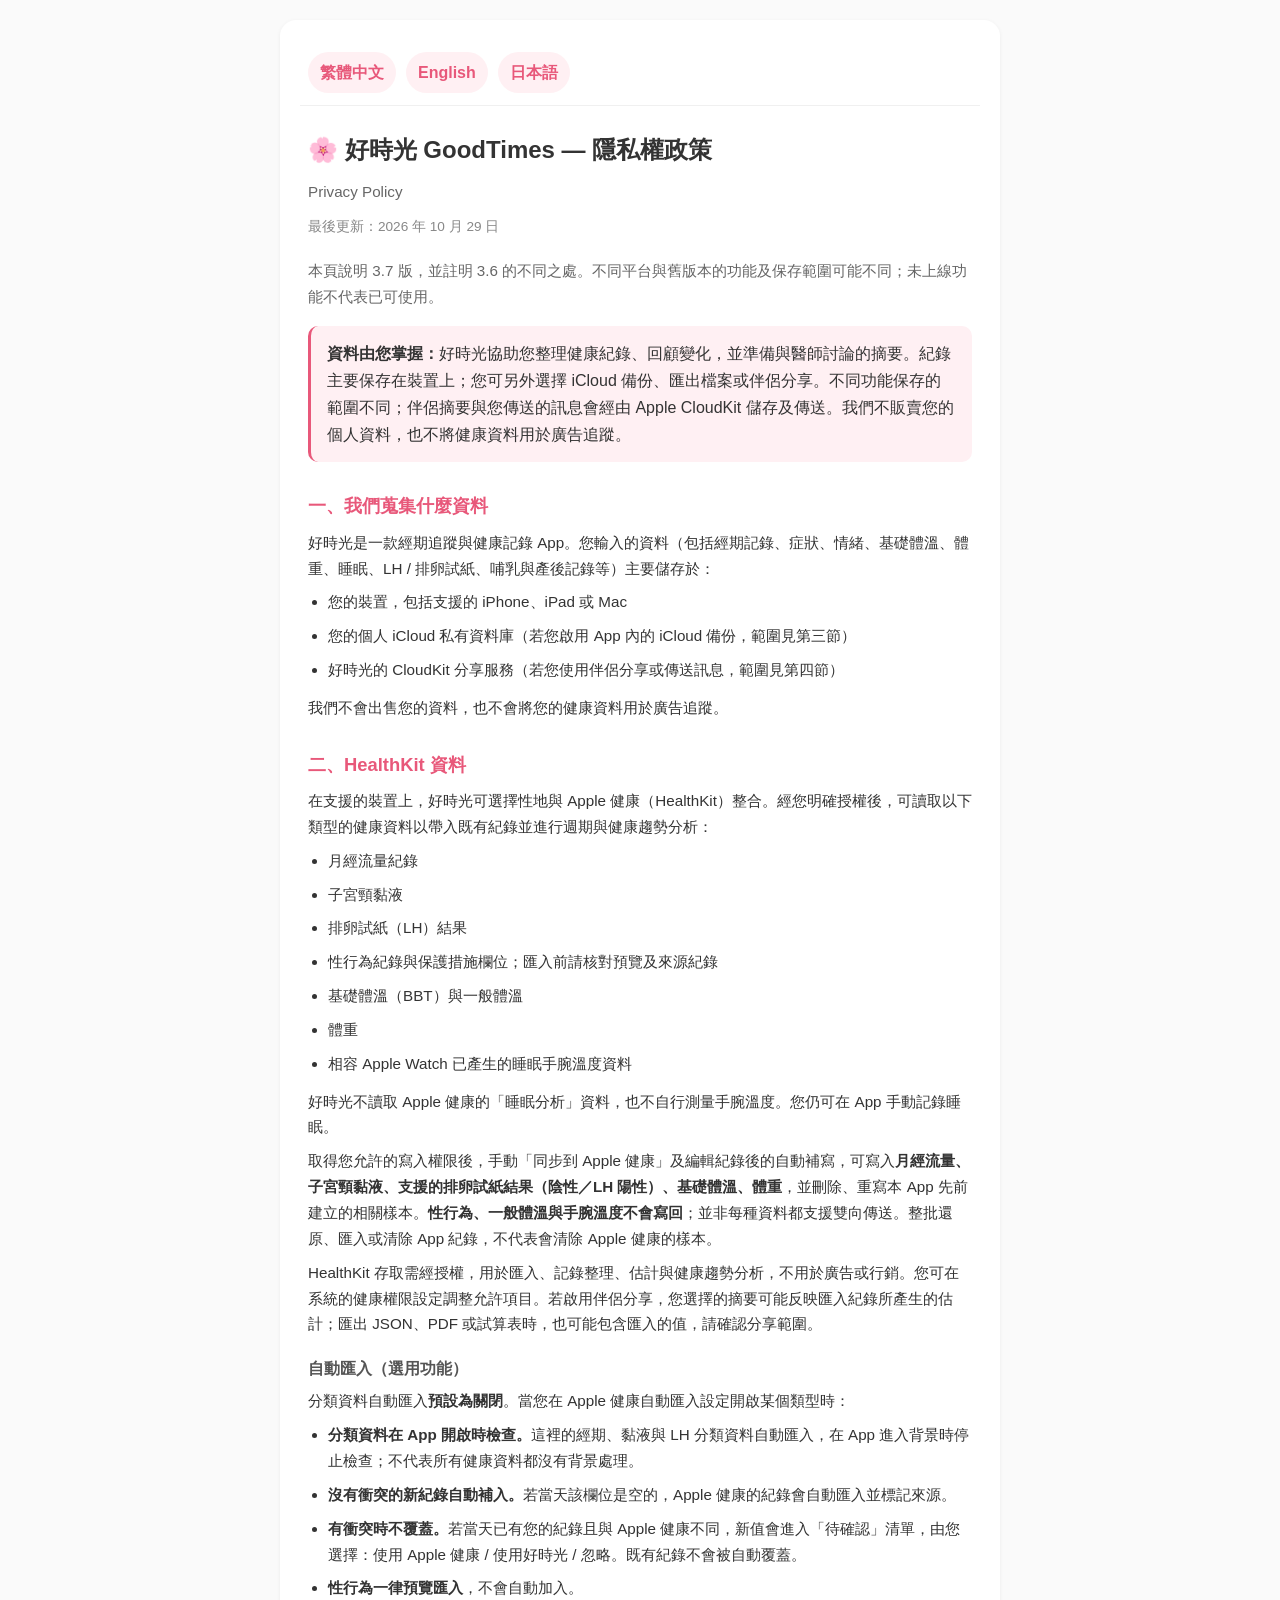
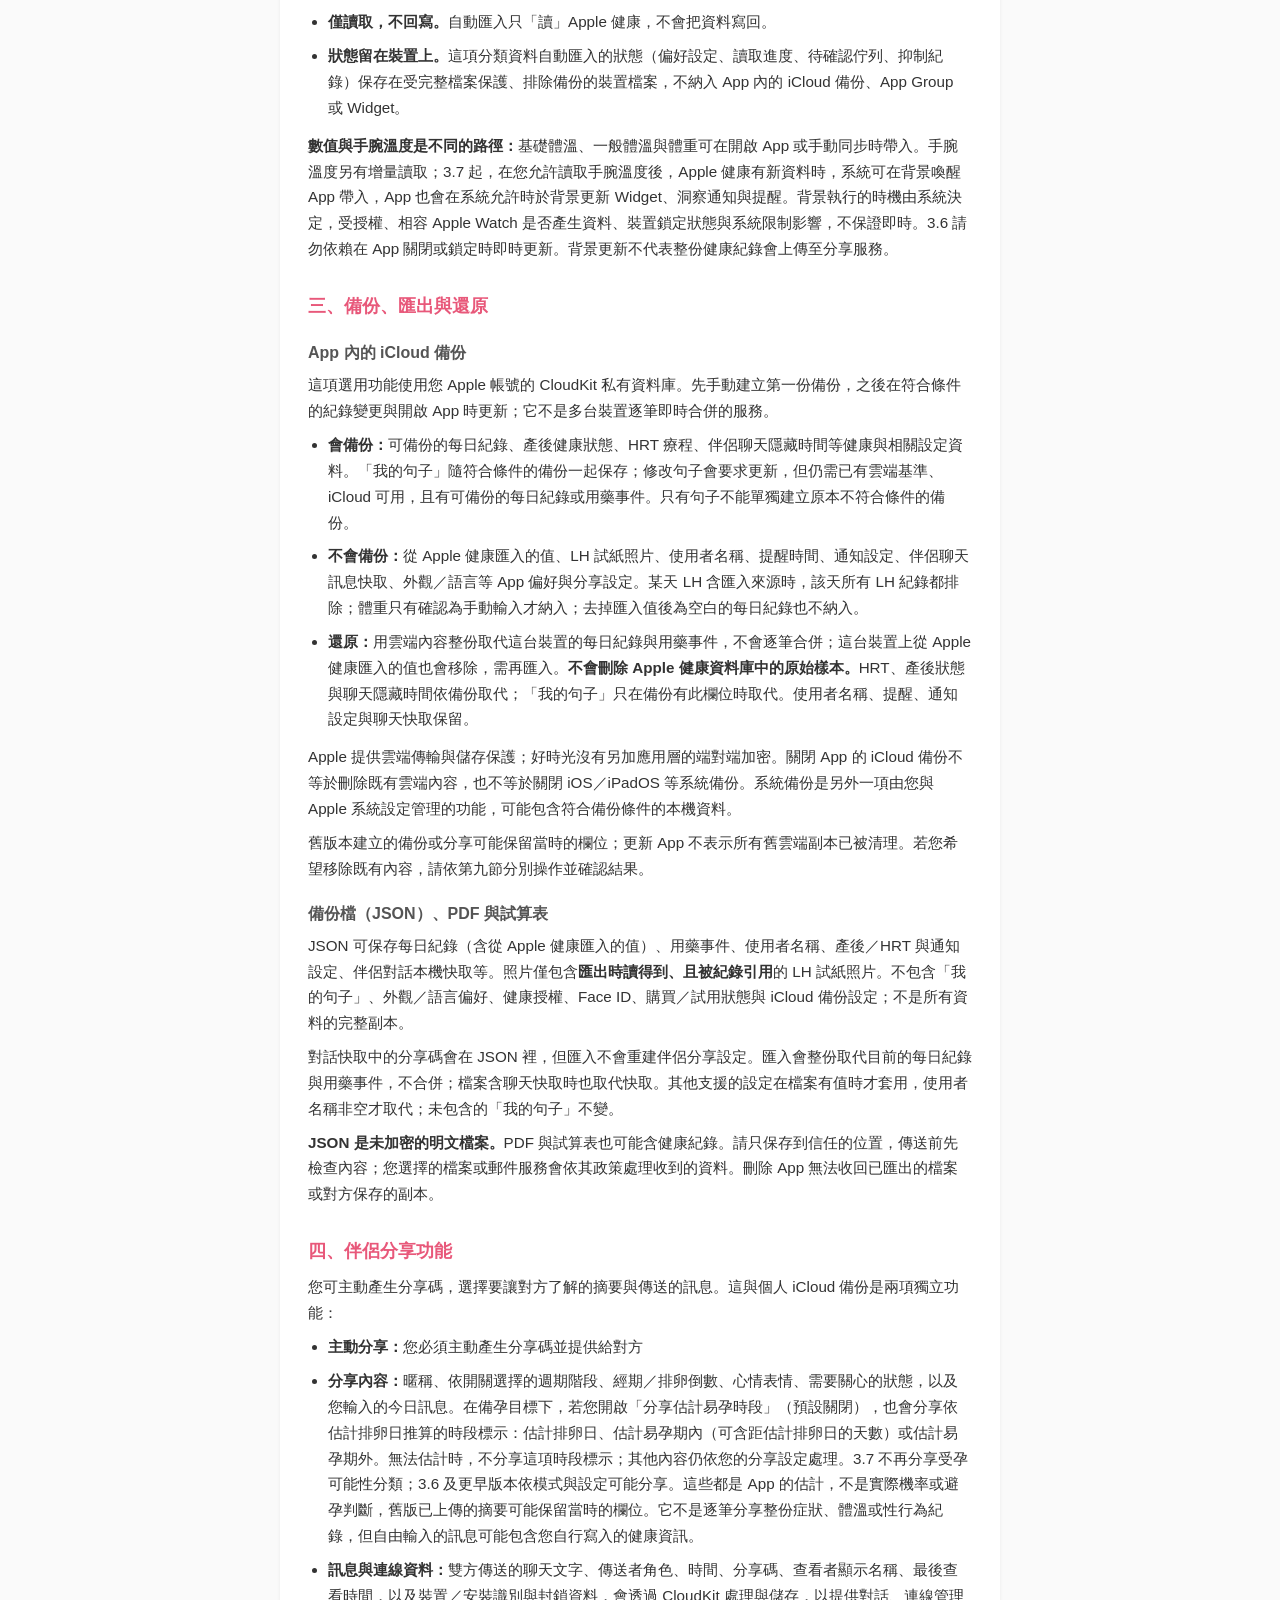
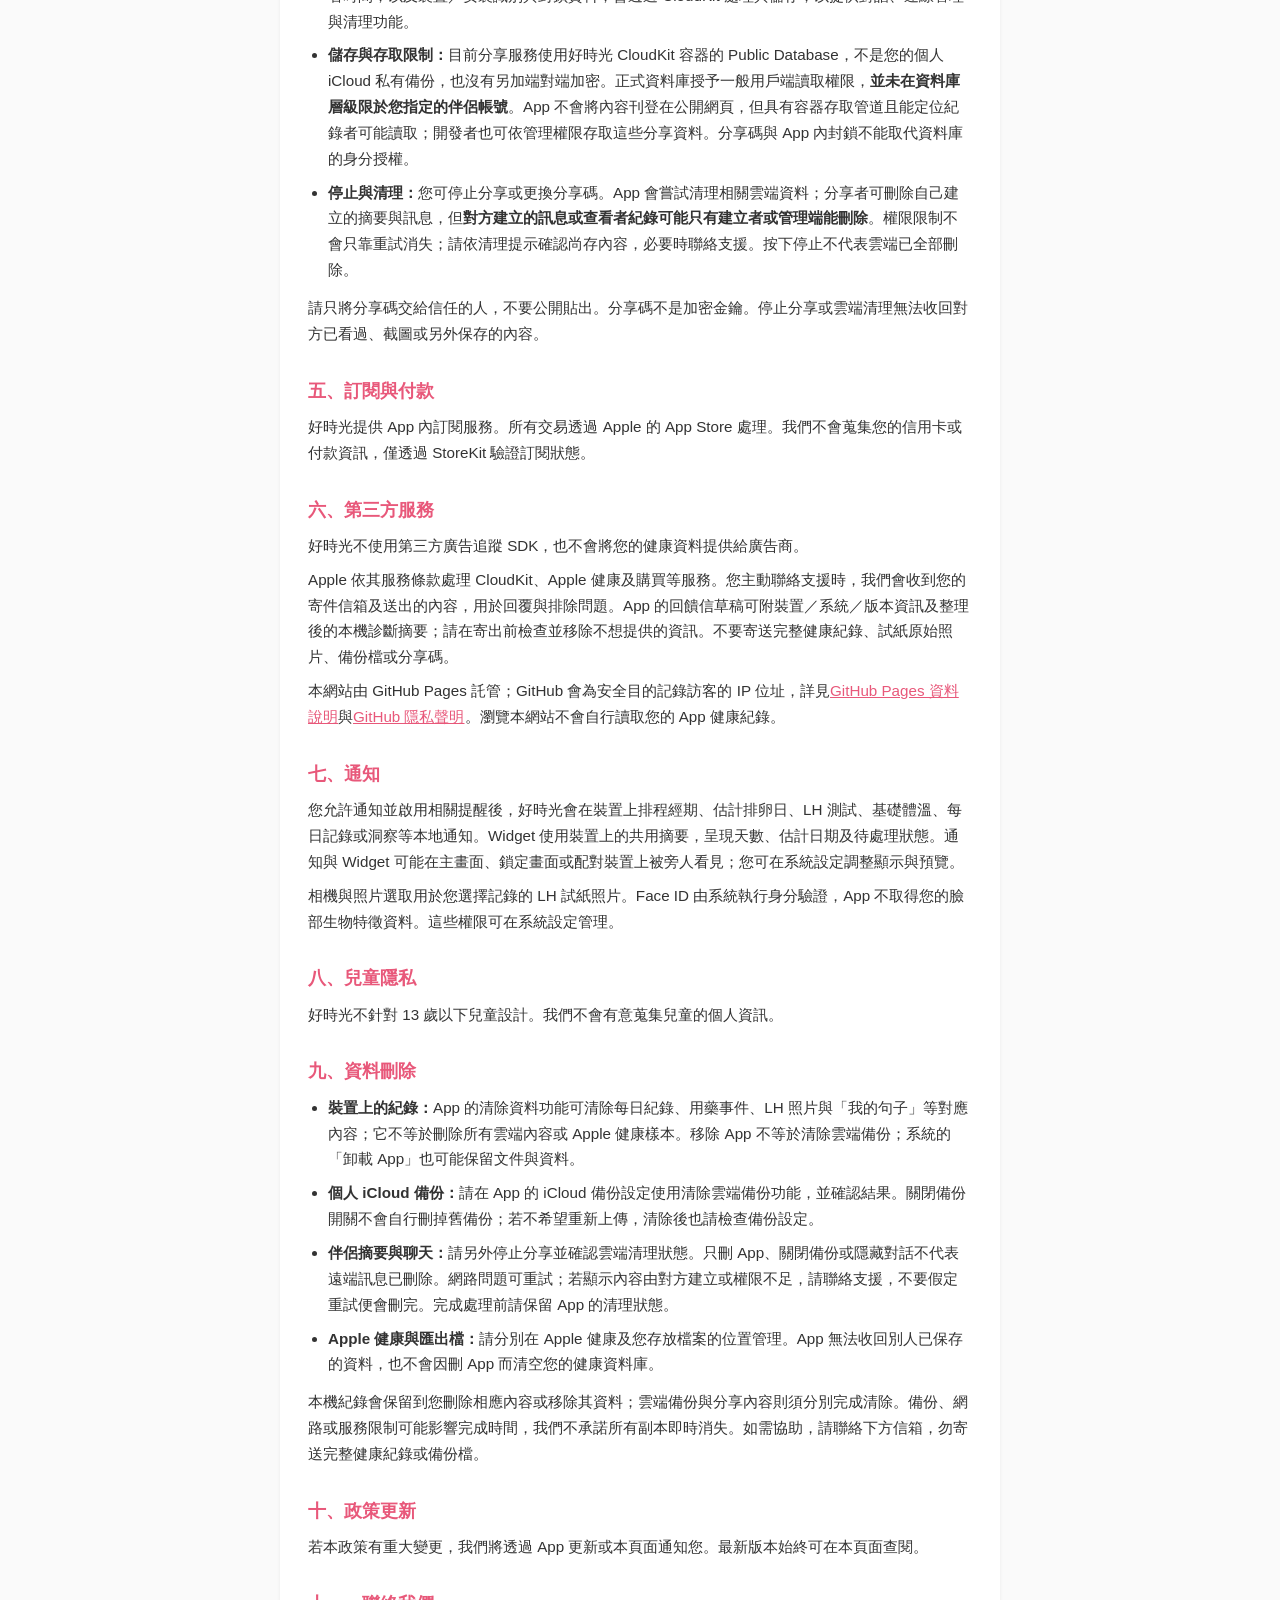
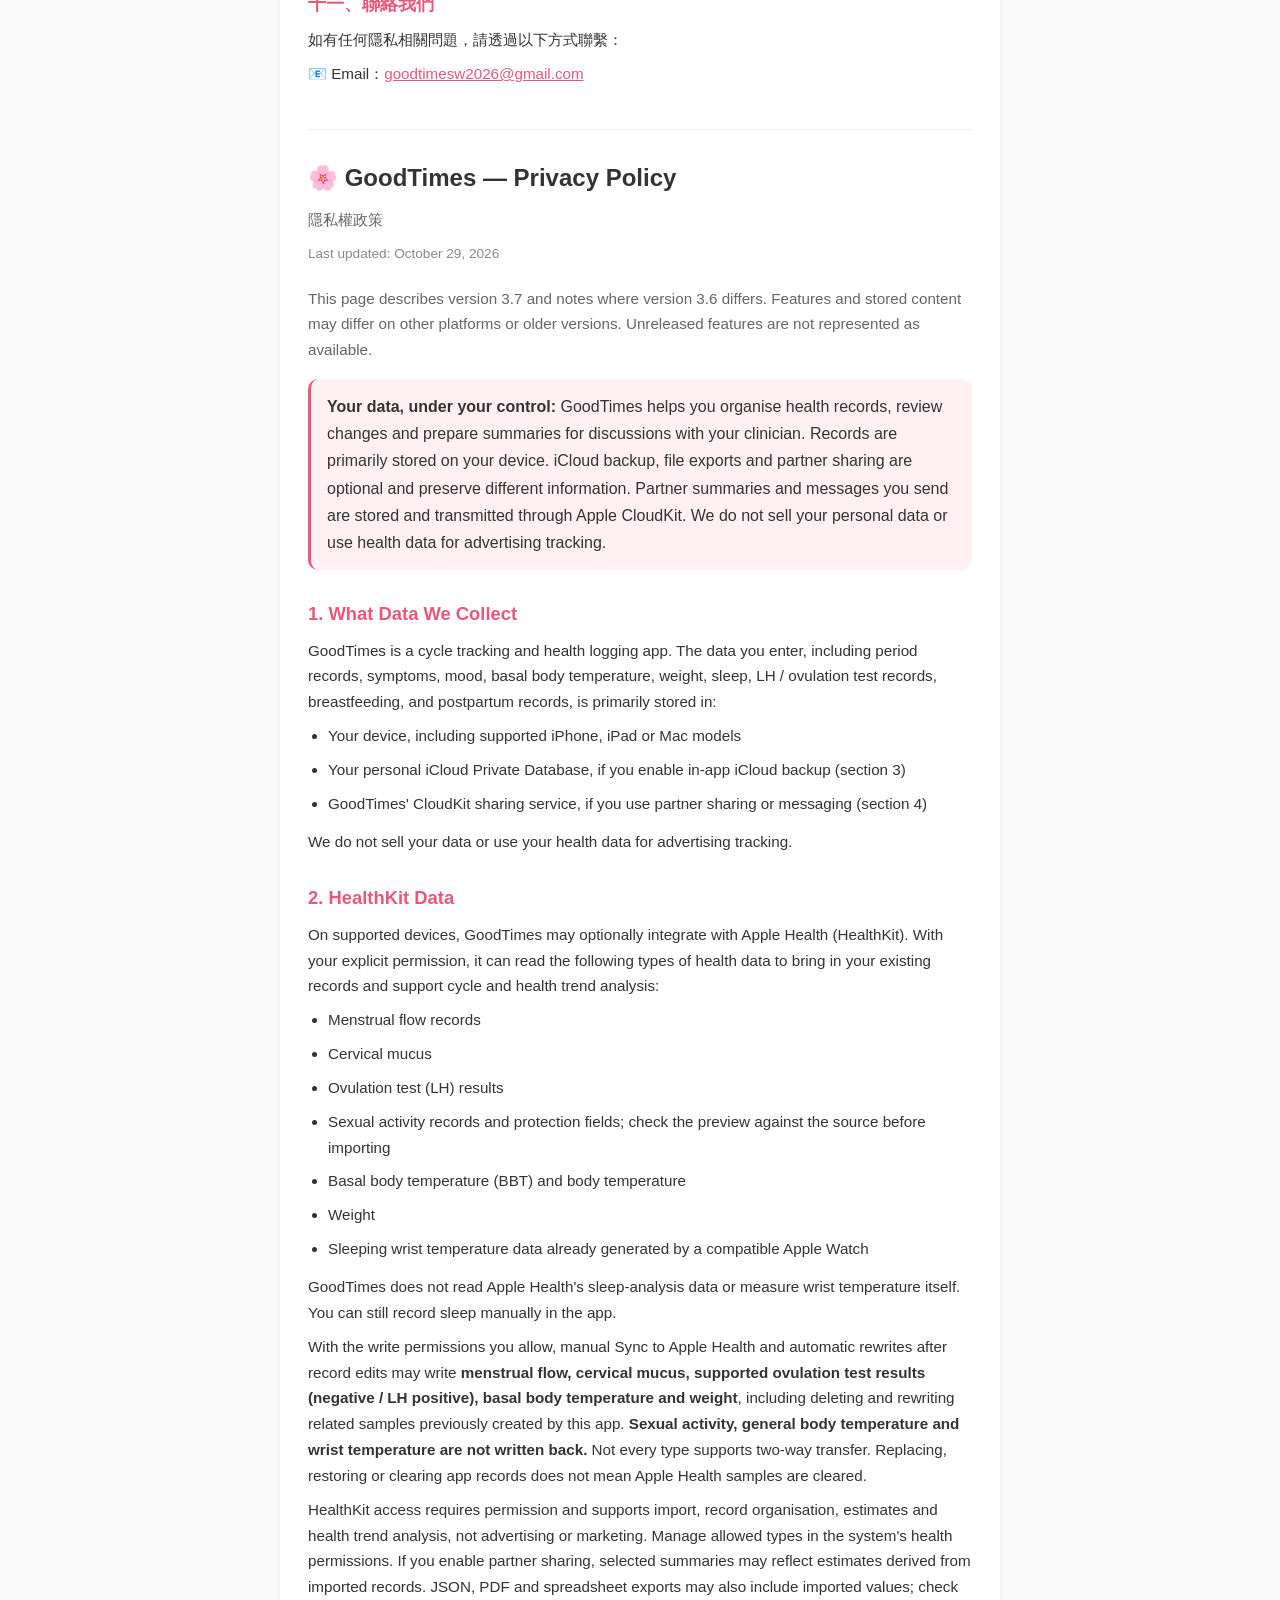
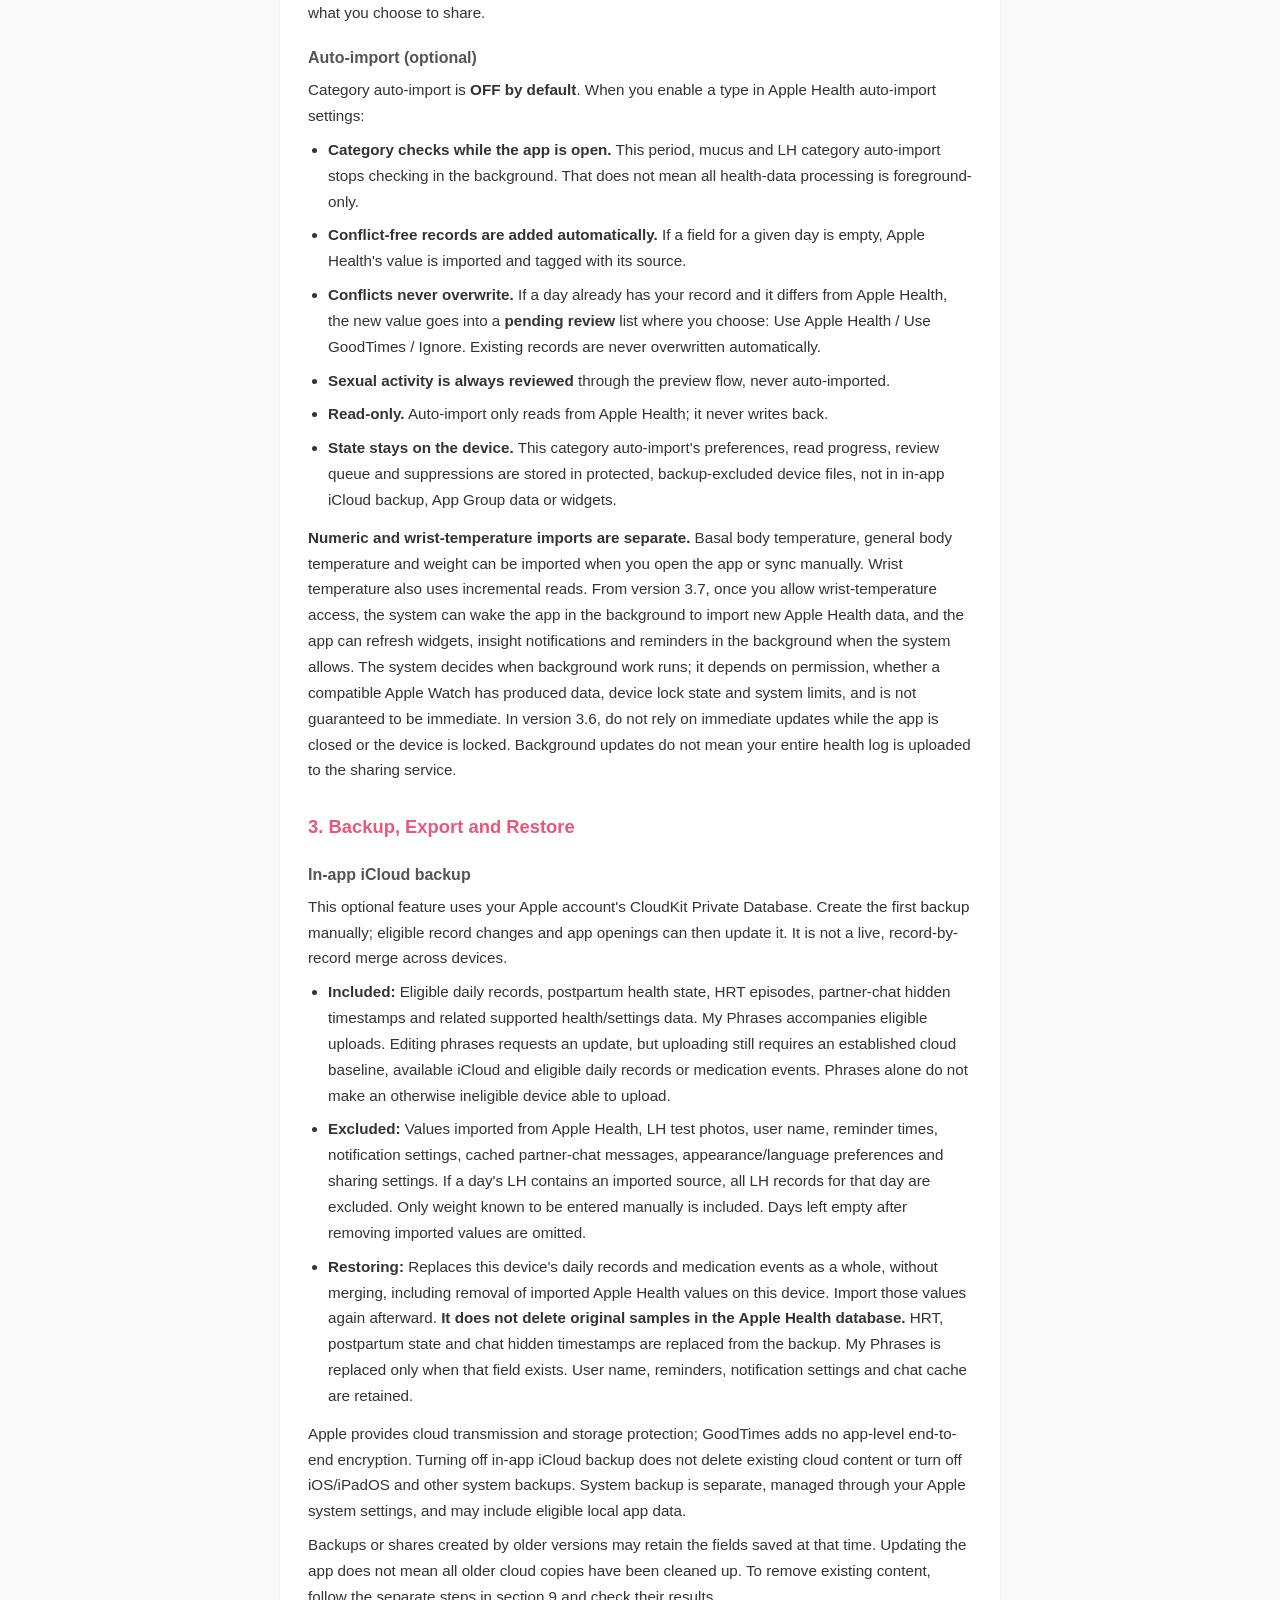
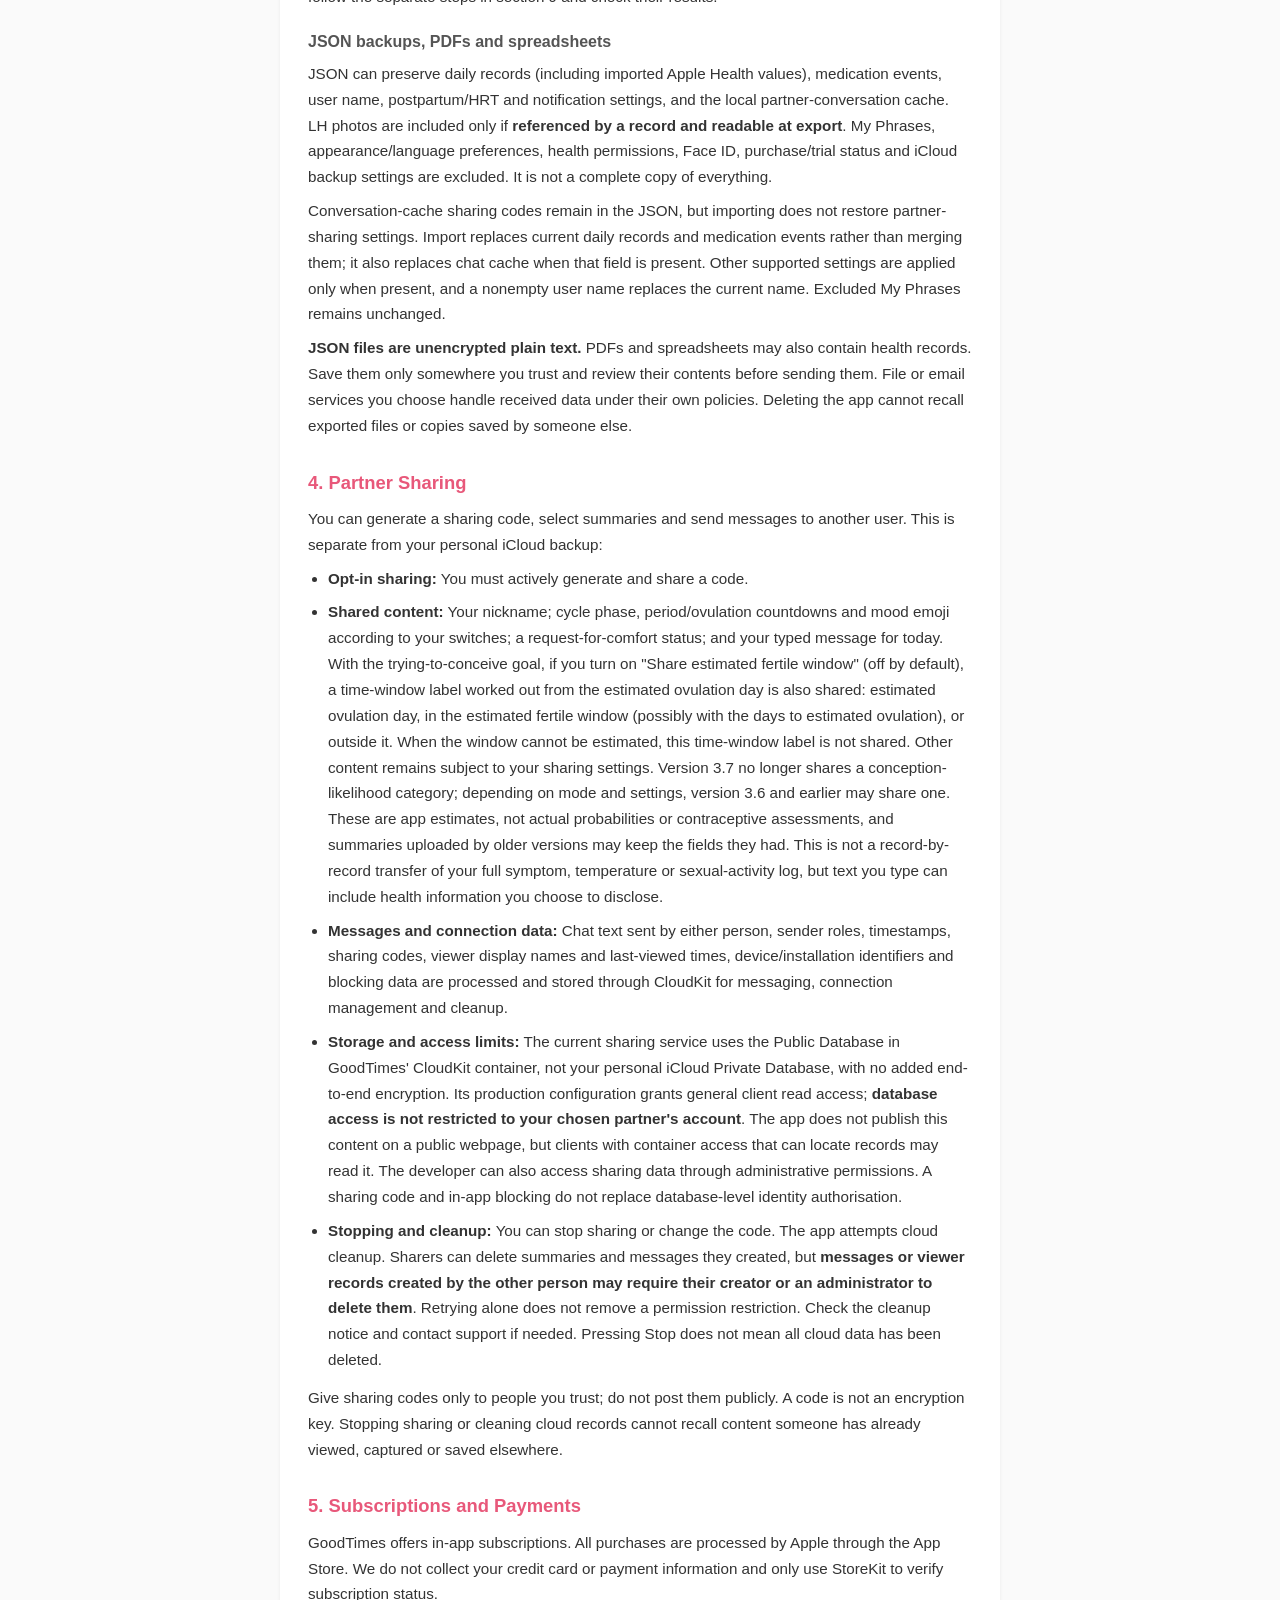
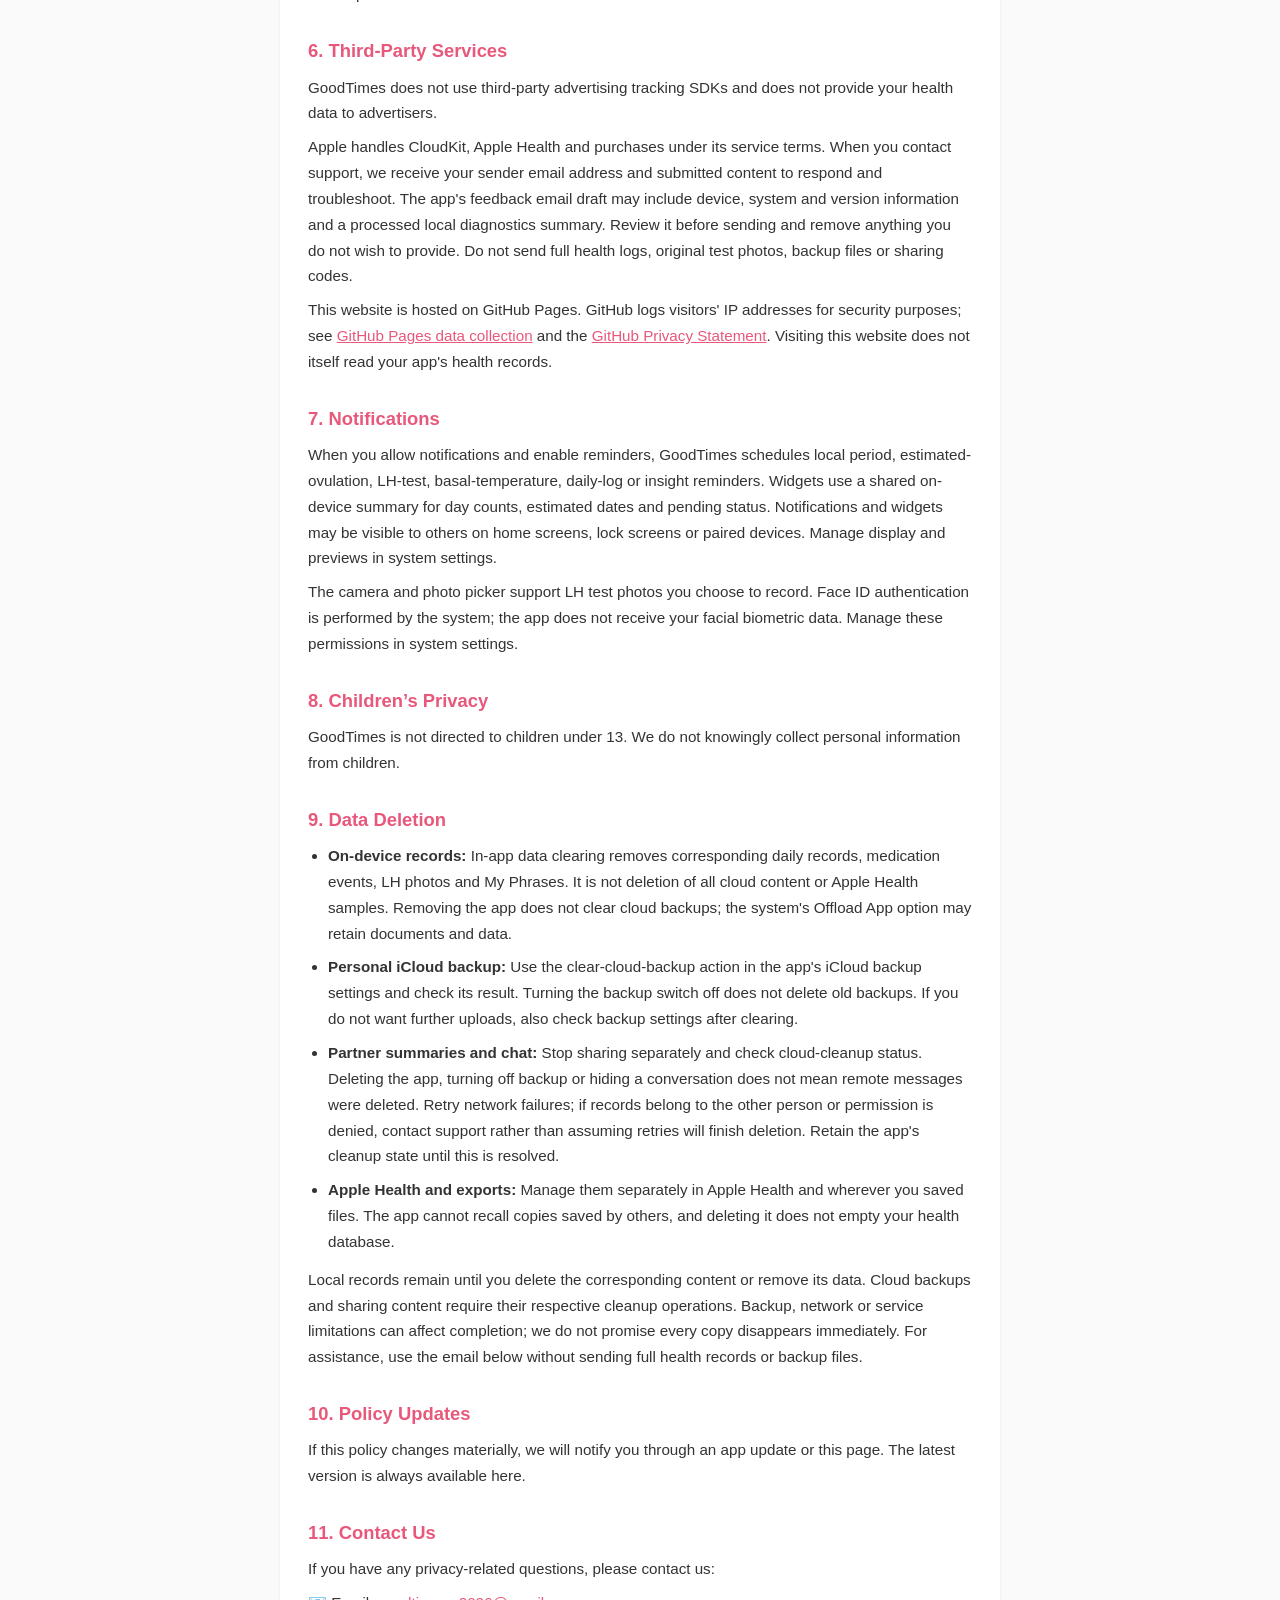
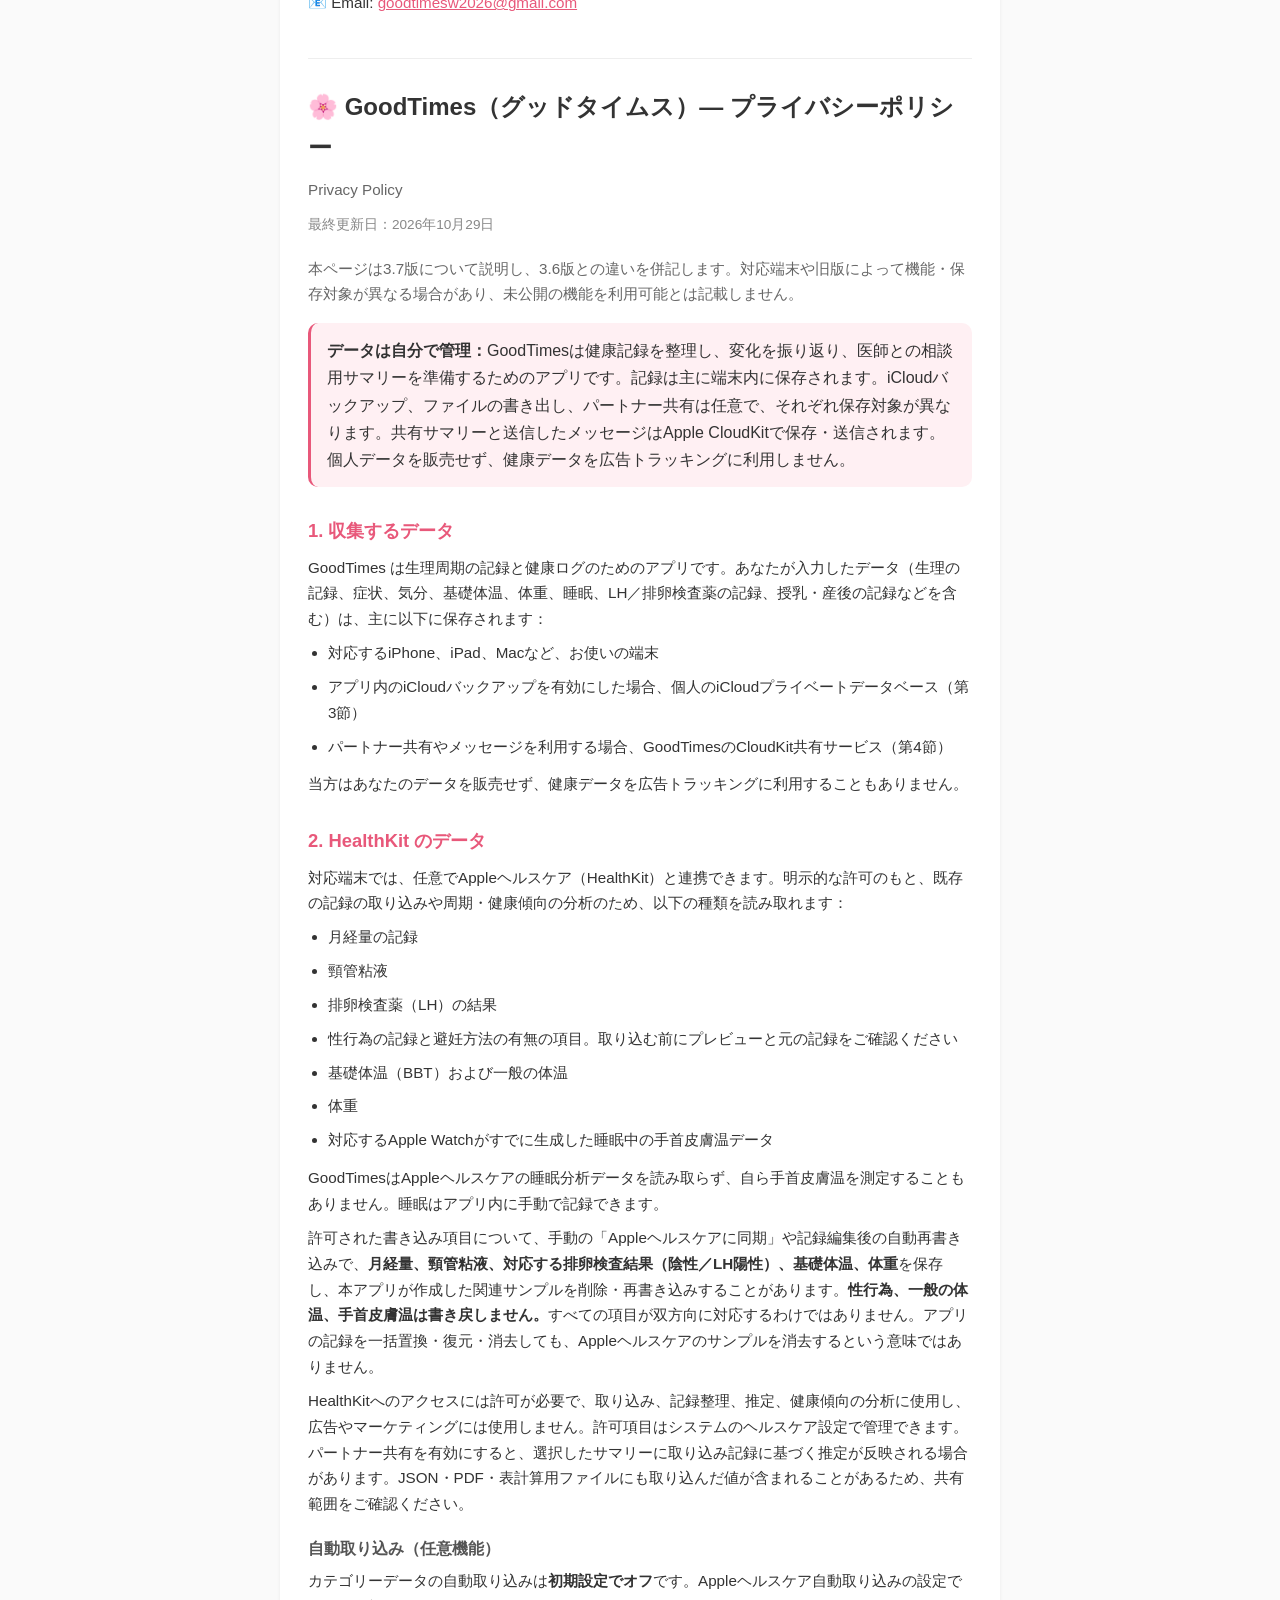
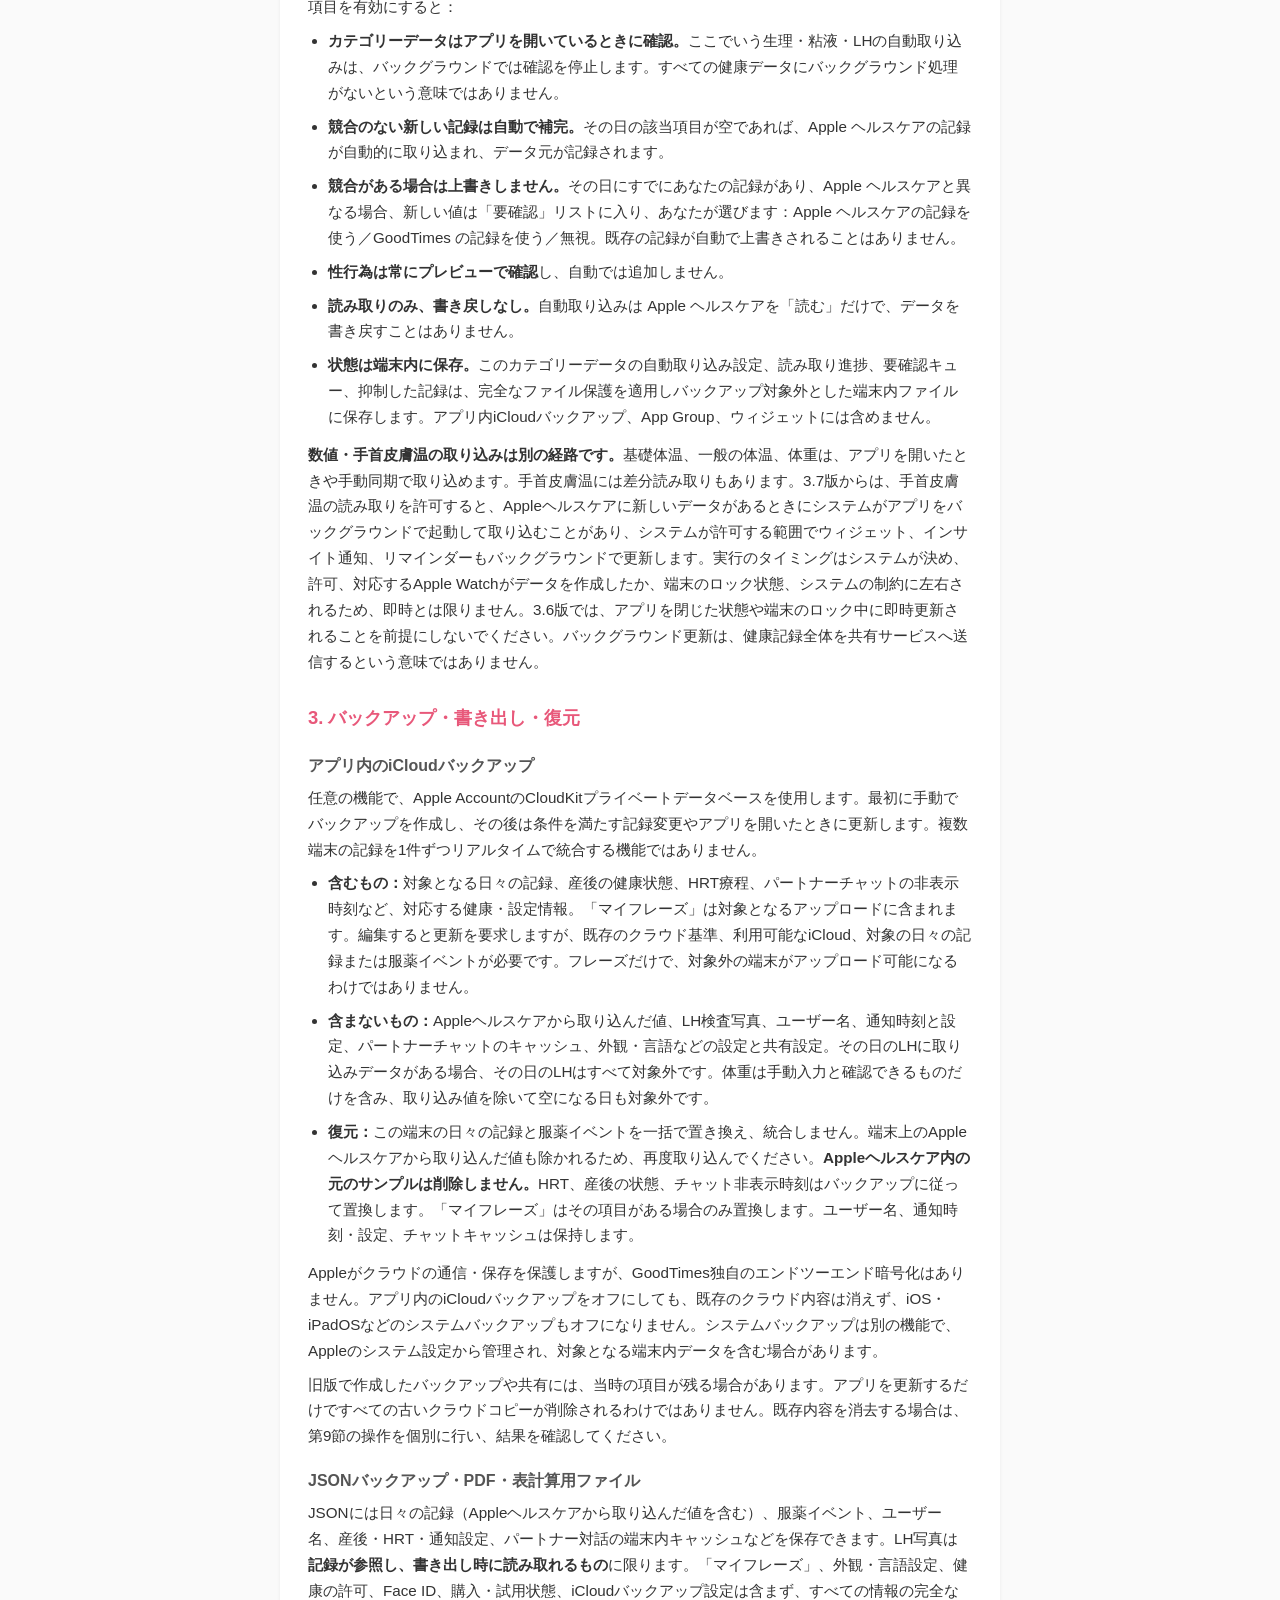
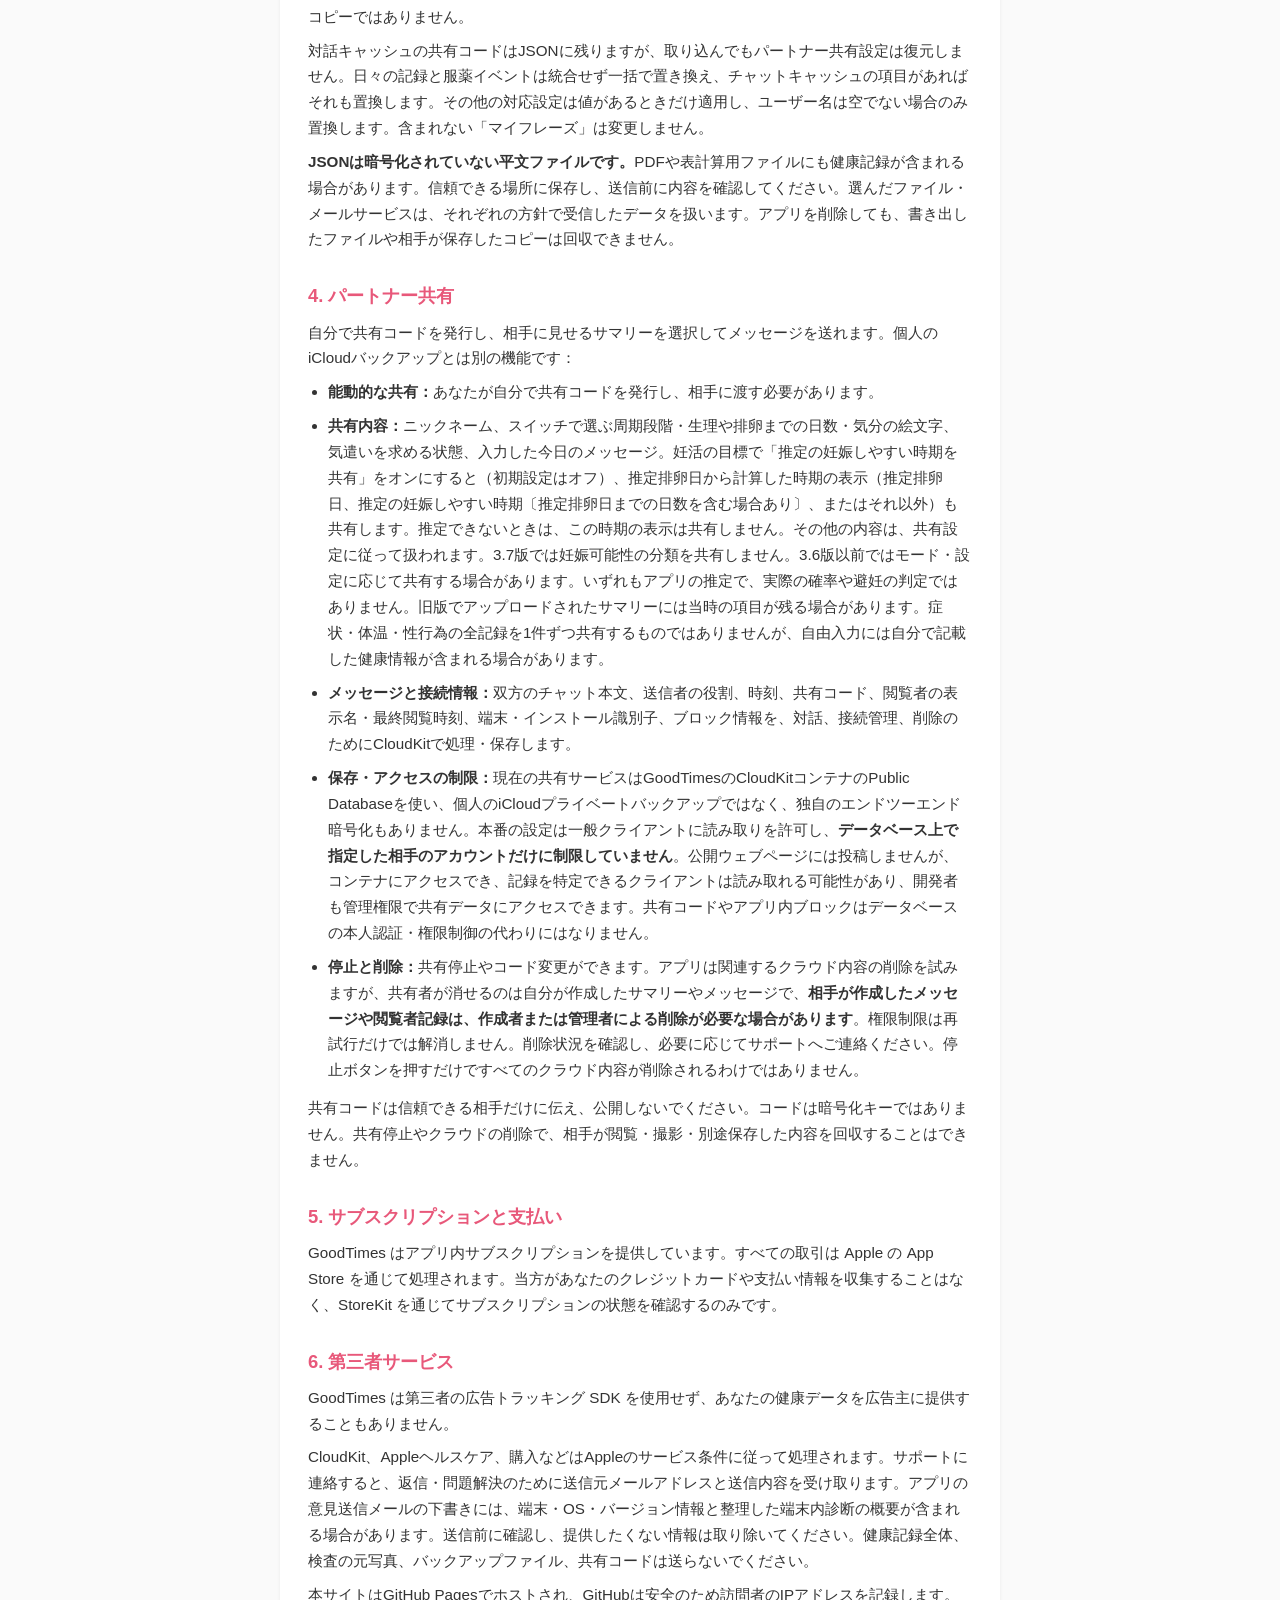
==== commit b29a9209: "Describe version 3.7 in the privacy policy and terms Pages now describe 3.7 and note where 3.6 diffe" ====
--- a/privacy.html
+++ b/privacy.html
@@ -36,8 +36,8 @@
     <section id="zh-Hant" class="language-section" lang="zh-Hant">
         <h1>🌸 好時光 GoodTimes — 隱私權政策</h1>
         <p class="subtitle">Privacy Policy</p>
-        <p class="date">最後更新：2026 年 10 月 26 日</p>
-        <p class="subtitle" data-release="3.6">本頁說明目前上架的 3.6 版。不同平台與舊版本的功能及保存範圍可能不同；未上線功能不代表已可使用。</p>
+        <p class="date">最後更新：2026 年 10 月 29 日</p>
+        <p class="subtitle" data-release="3.7">本頁說明 3.7 版，並註明 3.6 的不同之處。不同平台與舊版本的功能及保存範圍可能不同；未上線功能不代表已可使用。</p>
 
         <div class="highlight">
             <strong>資料由您掌握：</strong>好時光協助您整理健康紀錄、回顧變化，並準備與醫師討論的摘要。紀錄主要保存在裝置上；您可另外選擇 iCloud 備份、匯出檔案或伴侶分享。不同功能保存的範圍不同；伴侶摘要與您傳送的訊息會經由 Apple CloudKit 儲存及傳送。我們不販賣您的個人資料，也不將健康資料用於廣告追蹤。
@@ -77,7 +77,7 @@
             <li><strong>僅讀取，不回寫。</strong>自動匯入只「讀」Apple 健康，不會把資料寫回。</li>
             <li><strong>狀態留在裝置上。</strong>這項分類資料自動匯入的狀態（偏好設定、讀取進度、待確認佇列、抑制紀錄）保存在受完整檔案保護、排除備份的裝置檔案，不納入 App 內的 iCloud 備份、App Group 或 Widget。</li>
         </ul>
-        <p><strong>數值與手腕溫度是不同的路徑：</strong>基礎體溫、一般體溫、體重及手腕溫度可在開啟 App 或手動同步時帶入。手腕溫度另有增量讀取；請勿依賴 3.6 在 App 關閉或鎖定時即時更新。實際更新受授權、資料可用性、裝置狀態與系統限制影響。本頁不把尚未發佈的背景更新修正描述為現有功能，也不代表整份健康紀錄會上傳至分享服務。</p>
+        <p><strong>數值與手腕溫度是不同的路徑：</strong>基礎體溫、一般體溫與體重可在開啟 App 或手動同步時帶入。手腕溫度另有增量讀取；3.7 起，在您允許讀取手腕溫度後，Apple 健康有新資料時，系統可在背景喚醒 App 帶入，App 也會在系統允許時於背景更新 Widget、洞察通知與提醒。背景執行的時機由系統決定，受授權、相容 Apple Watch 是否產生資料、裝置鎖定狀態與系統限制影響，不保證即時。3.6 請勿依賴在 App 關閉或鎖定時即時更新。背景更新不代表整份健康紀錄會上傳至分享服務。</p>
 
         <h2>三、備份、匯出與還原</h2>
         <h3>App 內的 iCloud 備份</h3>
@@ -98,7 +98,7 @@
         <p>您可主動產生分享碼，選擇要讓對方了解的摘要與傳送的訊息。這與個人 iCloud 備份是兩項獨立功能：</p>
         <ul>
             <li><strong>主動分享：</strong>您必須主動產生分享碼並提供給對方</li>
-            <li><strong>分享內容：</strong>暱稱、依開關選擇的週期階段、經期／排卵倒數、心情表情、需要關心的狀態，以及您輸入的今日訊息。3.6 依模式與設定也可能分享受孕可能性分類；這是 App 的估計，不是實際機率或避孕判斷。它不是逐筆分享整份症狀、體溫或性行為紀錄，但自由輸入的訊息可能包含您自行寫入的健康資訊。</li>
+            <li><strong>分享內容：</strong>暱稱、依開關選擇的週期階段、經期／排卵倒數、心情表情、需要關心的狀態，以及您輸入的今日訊息。在備孕目標下，若您開啟「分享估計易孕時段」（預設關閉），也會分享依估計排卵日推算的時段標示：估計排卵日、估計易孕期內（可含距估計排卵日的天數）或估計易孕期外。無法估計時，不分享這項時段標示；其他內容仍依您的分享設定處理。3.7 不再分享受孕可能性分類；3.6 及更早版本依模式與設定可能分享。這些都是 App 的估計，不是實際機率或避孕判斷，舊版已上傳的摘要可能保留當時的欄位。它不是逐筆分享整份症狀、體溫或性行為紀錄，但自由輸入的訊息可能包含您自行寫入的健康資訊。</li>
             <li><strong>訊息與連線資料：</strong>雙方傳送的聊天文字、傳送者角色、時間、分享碼、查看者顯示名稱、最後查看時間，以及裝置／安裝識別與封鎖資料，會透過 CloudKit 處理與儲存，以提供對話、連線管理與清理功能。</li>
             <li><strong>儲存與存取限制：</strong>目前分享服務使用好時光 CloudKit 容器的 Public Database，不是您的個人 iCloud 私有備份，也沒有另加端對端加密。正式資料庫授予一般用戶端讀取權限，<strong>並未在資料庫層級限於您指定的伴侶帳號</strong>。App 不會將內容刊登在公開網頁，但具有容器存取管道且能定位紀錄者可能讀取；開發者也可依管理權限存取這些分享資料。分享碼與 App 內封鎖不能取代資料庫的身分授權。</li>
             <li><strong>停止與清理：</strong>您可停止分享或更換分享碼。App 會嘗試清理相關雲端資料；分享者可刪除自己建立的摘要與訊息，但<strong>對方建立的訊息或查看者紀錄可能只有建立者或管理端能刪除</strong>。權限限制不會只靠重試消失；請依清理提示確認尚存內容，必要時聯絡支援。按下停止不代表雲端已全部刪除。</li>
@@ -114,7 +114,7 @@
         <p>本網站由 GitHub Pages 託管；GitHub 會為安全目的記錄訪客的 IP 位址，詳見<a href="https://docs.github.com/en/pages/getting-started-with-github-pages/what-is-github-pages#data-collection">GitHub Pages 資料說明</a>與<a href="https://docs.github.com/en/site-policy/privacy-policies/github-general-privacy-statement">GitHub 隱私聲明</a>。瀏覽本網站不會自行讀取您的 App 健康紀錄。</p>
 
         <h2>七、通知</h2>
-        <p>您允許通知並啟用相關提醒後，好時光會在裝置上排程經期、估計排卵日、基礎體溫、每日記錄或洞察等本地通知。Widget 使用裝置上的共用摘要，呈現天數、估計日期及待處理狀態。通知與 Widget 可能在主畫面、鎖定畫面或配對裝置上被旁人看見；您可在系統設定調整顯示與預覽。</p>
+        <p>您允許通知並啟用相關提醒後，好時光會在裝置上排程經期、估計排卵日、LH 測試、基礎體溫、每日記錄或洞察等本地通知。Widget 使用裝置上的共用摘要，呈現天數、估計日期及待處理狀態。通知與 Widget 可能在主畫面、鎖定畫面或配對裝置上被旁人看見；您可在系統設定調整顯示與預覽。</p>
         <p>相機與照片選取用於您選擇記錄的 LH 試紙照片。Face ID 由系統執行身分驗證，App 不取得您的臉部生物特徵資料。這些權限可在系統設定管理。</p>
 
         <h2>八、兒童隱私</h2>
@@ -142,8 +142,8 @@
     <section id="en" class="language-section" lang="en">
         <h1>🌸 GoodTimes — Privacy Policy</h1>
         <p class="subtitle">隱私權政策</p>
-        <p class="date">Last updated: October 26, 2026</p>
-        <p class="subtitle" data-release="3.6">This page describes the currently released version 3.6. Features and stored content may differ on other platforms or older versions. Unreleased features are not represented as available.</p>
+        <p class="date">Last updated: October 29, 2026</p>
+        <p class="subtitle" data-release="3.7">This page describes version 3.7 and notes where version 3.6 differs. Features and stored content may differ on other platforms or older versions. Unreleased features are not represented as available.</p>
 
         <div class="highlight">
             <strong>Your data, under your control:</strong> GoodTimes helps you organise health records, review changes and prepare summaries for discussions with your clinician. Records are primarily stored on your device. iCloud backup, file exports and partner sharing are optional and preserve different information. Partner summaries and messages you send are stored and transmitted through Apple CloudKit. We do not sell your personal data or use health data for advertising tracking.
@@ -184,7 +184,7 @@
             <li><strong>State stays on the device.</strong> This category auto-import's preferences, read progress, review queue and suppressions are stored in protected, backup-excluded device files, not in in-app iCloud backup, App Group data or widgets.</li>
         </ul>
 
-        <p><strong>Numeric and wrist-temperature imports are separate.</strong> Basal body temperature, general body temperature, weight and wrist temperature can be imported when you open the app or sync manually. Wrist temperature also uses incremental reads. Do not rely on version 3.6 to update immediately while the app is closed or the device is locked. Updates depend on permission, available data, device state and system limitations. This page does not present unreleased background-update fixes as existing features, or imply that your entire health log is uploaded to the sharing service.</p>
+        <p><strong>Numeric and wrist-temperature imports are separate.</strong> Basal body temperature, general body temperature and weight can be imported when you open the app or sync manually. Wrist temperature also uses incremental reads. From version 3.7, once you allow wrist-temperature access, the system can wake the app in the background to import new Apple Health data, and the app can refresh widgets, insight notifications and reminders in the background when the system allows. The system decides when background work runs; it depends on permission, whether a compatible Apple Watch has produced data, device lock state and system limits, and is not guaranteed to be immediate. In version 3.6, do not rely on immediate updates while the app is closed or the device is locked. Background updates do not mean your entire health log is uploaded to the sharing service.</p>
 
         <h2>3. Backup, Export and Restore</h2>
         <h3>In-app iCloud backup</h3>
@@ -205,7 +205,7 @@
         <p>You can generate a sharing code, select summaries and send messages to another user. This is separate from your personal iCloud backup:</p>
         <ul>
             <li><strong>Opt-in sharing:</strong> You must actively generate and share a code.</li>
-            <li><strong>Shared content:</strong> Your nickname; cycle phase, period/ovulation countdowns and mood emoji according to your switches; a request-for-comfort status; and your typed message for today. Depending on mode and settings, version 3.6 may also share a conception-likelihood category. This is an app estimate, not an actual probability or contraceptive assessment. This is not a record-by-record transfer of your full symptom, temperature or sexual-activity log, but text you type can include health information you choose to disclose.</li>
+            <li><strong>Shared content:</strong> Your nickname; cycle phase, period/ovulation countdowns and mood emoji according to your switches; a request-for-comfort status; and your typed message for today. With the trying-to-conceive goal, if you turn on "Share estimated fertile window" (off by default), a time-window label worked out from the estimated ovulation day is also shared: estimated ovulation day, in the estimated fertile window (possibly with the days to estimated ovulation), or outside it. When the window cannot be estimated, this time-window label is not shared. Other content remains subject to your sharing settings. Version 3.7 no longer shares a conception-likelihood category; depending on mode and settings, version 3.6 and earlier may share one. These are app estimates, not actual probabilities or contraceptive assessments, and summaries uploaded by older versions may keep the fields they had. This is not a record-by-record transfer of your full symptom, temperature or sexual-activity log, but text you type can include health information you choose to disclose.</li>
             <li><strong>Messages and connection data:</strong> Chat text sent by either person, sender roles, timestamps, sharing codes, viewer display names and last-viewed times, device/installation identifiers and blocking data are processed and stored through CloudKit for messaging, connection management and cleanup.</li>
             <li><strong>Storage and access limits:</strong> The current sharing service uses the Public Database in GoodTimes' CloudKit container, not your personal iCloud Private Database, with no added end-to-end encryption. Its production configuration grants general client read access; <strong>database access is not restricted to your chosen partner's account</strong>. The app does not publish this content on a public webpage, but clients with container access that can locate records may read it. The developer can also access sharing data through administrative permissions. A sharing code and in-app blocking do not replace database-level identity authorisation.</li>
             <li><strong>Stopping and cleanup:</strong> You can stop sharing or change the code. The app attempts cloud cleanup. Sharers can delete summaries and messages they created, but <strong>messages or viewer records created by the other person may require their creator or an administrator to delete them</strong>. Retrying alone does not remove a permission restriction. Check the cleanup notice and contact support if needed. Pressing Stop does not mean all cloud data has been deleted.</li>
@@ -221,7 +221,7 @@
         <p>This website is hosted on GitHub Pages. GitHub logs visitors' IP addresses for security purposes; see <a href="https://docs.github.com/en/pages/getting-started-with-github-pages/what-is-github-pages#data-collection">GitHub Pages data collection</a> and the <a href="https://docs.github.com/en/site-policy/privacy-policies/github-general-privacy-statement">GitHub Privacy Statement</a>. Visiting this website does not itself read your app's health records.</p>
 
         <h2>7. Notifications</h2>
-        <p>When you allow notifications and enable reminders, GoodTimes schedules local period, estimated-ovulation, basal-temperature, daily-log or insight reminders. Widgets use a shared on-device summary for day counts, estimated dates and pending status. Notifications and widgets may be visible to others on home screens, lock screens or paired devices. Manage display and previews in system settings.</p>
+        <p>When you allow notifications and enable reminders, GoodTimes schedules local period, estimated-ovulation, LH-test, basal-temperature, daily-log or insight reminders. Widgets use a shared on-device summary for day counts, estimated dates and pending status. Notifications and widgets may be visible to others on home screens, lock screens or paired devices. Manage display and previews in system settings.</p>
         <p>The camera and photo picker support LH test photos you choose to record. Face ID authentication is performed by the system; the app does not receive your facial biometric data. Manage these permissions in system settings.</p>
 
         <h2>8. Children’s Privacy</h2>
@@ -249,8 +249,8 @@
     <section id="ja" class="language-section" lang="ja">
         <h1>🌸 GoodTimes（グッドタイムス）— プライバシーポリシー</h1>
         <p class="subtitle">Privacy Policy</p>
-        <p class="date">最終更新日：2026年10月26日</p>
-        <p class="subtitle" data-release="3.6">本ページは現在公開中の3.6版について説明します。対応端末や旧版によって機能・保存対象が異なる場合があり、未公開の機能を利用可能とは記載しません。</p>
+        <p class="date">最終更新日：2026年10月29日</p>
+        <p class="subtitle" data-release="3.7">本ページは3.7版について説明し、3.6版との違いを併記します。対応端末や旧版によって機能・保存対象が異なる場合があり、未公開の機能を利用可能とは記載しません。</p>
 
         <div class="highlight">
             <strong>データは自分で管理：</strong>GoodTimesは健康記録を整理し、変化を振り返り、医師との相談用サマリーを準備するためのアプリです。記録は主に端末内に保存されます。iCloudバックアップ、ファイルの書き出し、パートナー共有は任意で、それぞれ保存対象が異なります。共有サマリーと送信したメッセージはApple CloudKitで保存・送信されます。個人データを販売せず、健康データを広告トラッキングに利用しません。
@@ -291,7 +291,7 @@
             <li><strong>状態は端末内に保存。</strong>このカテゴリーデータの自動取り込み設定、読み取り進捗、要確認キュー、抑制した記録は、完全なファイル保護を適用しバックアップ対象外とした端末内ファイルに保存します。アプリ内iCloudバックアップ、App Group、ウィジェットには含めません。</li>
         </ul>
 
-        <p><strong>数値・手首皮膚温の取り込みは別の経路です。</strong>基礎体温、一般の体温、体重、手首皮膚温は、アプリを開いたときや手動同期で取り込めます。手首皮膚温には差分読み取りもあります。3.6版でアプリを閉じた状態や端末のロック中に即時更新されることを前提にしないでください。許可、利用可能なデータ、端末状態、システムの制約に左右されます。未公開のバックグラウンド更新修正を現行機能とは記載せず、健康記録全体を共有サービスへ送信するという意味でもありません。</p>
+        <p><strong>数値・手首皮膚温の取り込みは別の経路です。</strong>基礎体温、一般の体温、体重は、アプリを開いたときや手動同期で取り込めます。手首皮膚温には差分読み取りもあります。3.7版からは、手首皮膚温の読み取りを許可すると、Appleヘルスケアに新しいデータがあるときにシステムがアプリをバックグラウンドで起動して取り込むことがあり、システムが許可する範囲でウィジェット、インサイト通知、リマインダーもバックグラウンドで更新します。実行のタイミングはシステムが決め、許可、対応するApple Watchがデータを作成したか、端末のロック状態、システムの制約に左右されるため、即時とは限りません。3.6版では、アプリを閉じた状態や端末のロック中に即時更新されることを前提にしないでください。バックグラウンド更新は、健康記録全体を共有サービスへ送信するという意味ではありません。</p>
 
         <h2>3. バックアップ・書き出し・復元</h2>
         <h3>アプリ内のiCloudバックアップ</h3>
@@ -312,7 +312,7 @@
         <p>自分で共有コードを発行し、相手に見せるサマリーを選択してメッセージを送れます。個人のiCloudバックアップとは別の機能です：</p>
         <ul>
             <li><strong>能動的な共有：</strong>あなたが自分で共有コードを発行し、相手に渡す必要があります。</li>
-            <li><strong>共有内容：</strong>ニックネーム、スイッチで選ぶ周期段階・生理や排卵までの日数・気分の絵文字、気遣いを求める状態、入力した今日のメッセージ。3.6版ではモード・設定に応じて妊娠可能性の分類も共有する場合があります。これはアプリの推定で、実際の確率や避妊の判定ではありません。症状・体温・性行為の全記録を1件ずつ共有するものではありませんが、自由入力には自分で記載した健康情報が含まれる場合があります。</li>
+            <li><strong>共有内容：</strong>ニックネーム、スイッチで選ぶ周期段階・生理や排卵までの日数・気分の絵文字、気遣いを求める状態、入力した今日のメッセージ。妊活の目標で「推定の妊娠しやすい時期を共有」をオンにすると（初期設定はオフ）、推定排卵日から計算した時期の表示（推定排卵日、推定の妊娠しやすい時期〔推定排卵日までの日数を含む場合あり〕、またはそれ以外）も共有します。推定できないときは、この時期の表示は共有しません。その他の内容は、共有設定に従って扱われます。3.7版では妊娠可能性の分類を共有しません。3.6版以前ではモード・設定に応じて共有する場合があります。いずれもアプリの推定で、実際の確率や避妊の判定ではありません。旧版でアップロードされたサマリーには当時の項目が残る場合があります。症状・体温・性行為の全記録を1件ずつ共有するものではありませんが、自由入力には自分で記載した健康情報が含まれる場合があります。</li>
             <li><strong>メッセージと接続情報：</strong>双方のチャット本文、送信者の役割、時刻、共有コード、閲覧者の表示名・最終閲覧時刻、端末・インストール識別子、ブロック情報を、対話、接続管理、削除のためにCloudKitで処理・保存します。</li>
             <li><strong>保存・アクセスの制限：</strong>現在の共有サービスはGoodTimesのCloudKitコンテナのPublic Databaseを使い、個人のiCloudプライベートバックアップではなく、独自のエンドツーエンド暗号化もありません。本番の設定は一般クライアントに読み取りを許可し、<strong>データベース上で指定した相手のアカウントだけに制限していません</strong>。公開ウェブページには投稿しませんが、コンテナにアクセスでき、記録を特定できるクライアントは読み取れる可能性があり、開発者も管理権限で共有データにアクセスできます。共有コードやアプリ内ブロックはデータベースの本人認証・権限制御の代わりにはなりません。</li>
             <li><strong>停止と削除：</strong>共有停止やコード変更ができます。アプリは関連するクラウド内容の削除を試みますが、共有者が消せるのは自分が作成したサマリーやメッセージで、<strong>相手が作成したメッセージや閲覧者記録は、作成者または管理者による削除が必要な場合があります</strong>。権限制限は再試行だけでは解消しません。削除状況を確認し、必要に応じてサポートへご連絡ください。停止ボタンを押すだけですべてのクラウド内容が削除されるわけではありません。</li>
@@ -328,7 +328,7 @@
         <p>本サイトはGitHub Pagesでホストされ、GitHubは安全のため訪問者のIPアドレスを記録します。<a href="https://docs.github.com/en/pages/getting-started-with-github-pages/what-is-github-pages#data-collection">GitHub Pagesのデータ収集説明</a>と<a href="https://docs.github.com/en/site-policy/privacy-policies/github-general-privacy-statement">GitHubプライバシーステートメント</a>をご確認ください。本サイトを閲覧するだけでアプリの健康記録を読み取ることはありません。</p>
 
         <h2>7. 通知</h2>
-        <p>通知を許可して各リマインダーを有効にすると、端末上で生理、推定排卵日、基礎体温、毎日の記録やインサイトなどのローカル通知を設定します。ウィジェットは端末内の共有サマリーから日数、推定日、処理待ち状態を表示します。通知やウィジェットはホーム画面・ロック画面・ペアリングした端末で他人に見られることがあるため、表示とプレビューはシステム設定で管理してください。</p>
+        <p>通知を許可して各リマインダーを有効にすると、端末上で生理、推定排卵日、LH検査、基礎体温、毎日の記録やインサイトなどのローカル通知を設定します。ウィジェットは端末内の共有サマリーから日数、推定日、処理待ち状態を表示します。通知やウィジェットはホーム画面・ロック画面・ペアリングした端末で他人に見られることがあるため、表示とプレビューはシステム設定で管理してください。</p>
         <p>カメラと写真選択は、記録するLH検査写真に使います。Face IDの認証はシステムが行い、アプリは顔の生体情報を受け取りません。各許可はシステム設定で管理できます。</p>
 
         <h2>8. 子どものプライバシー</h2>
